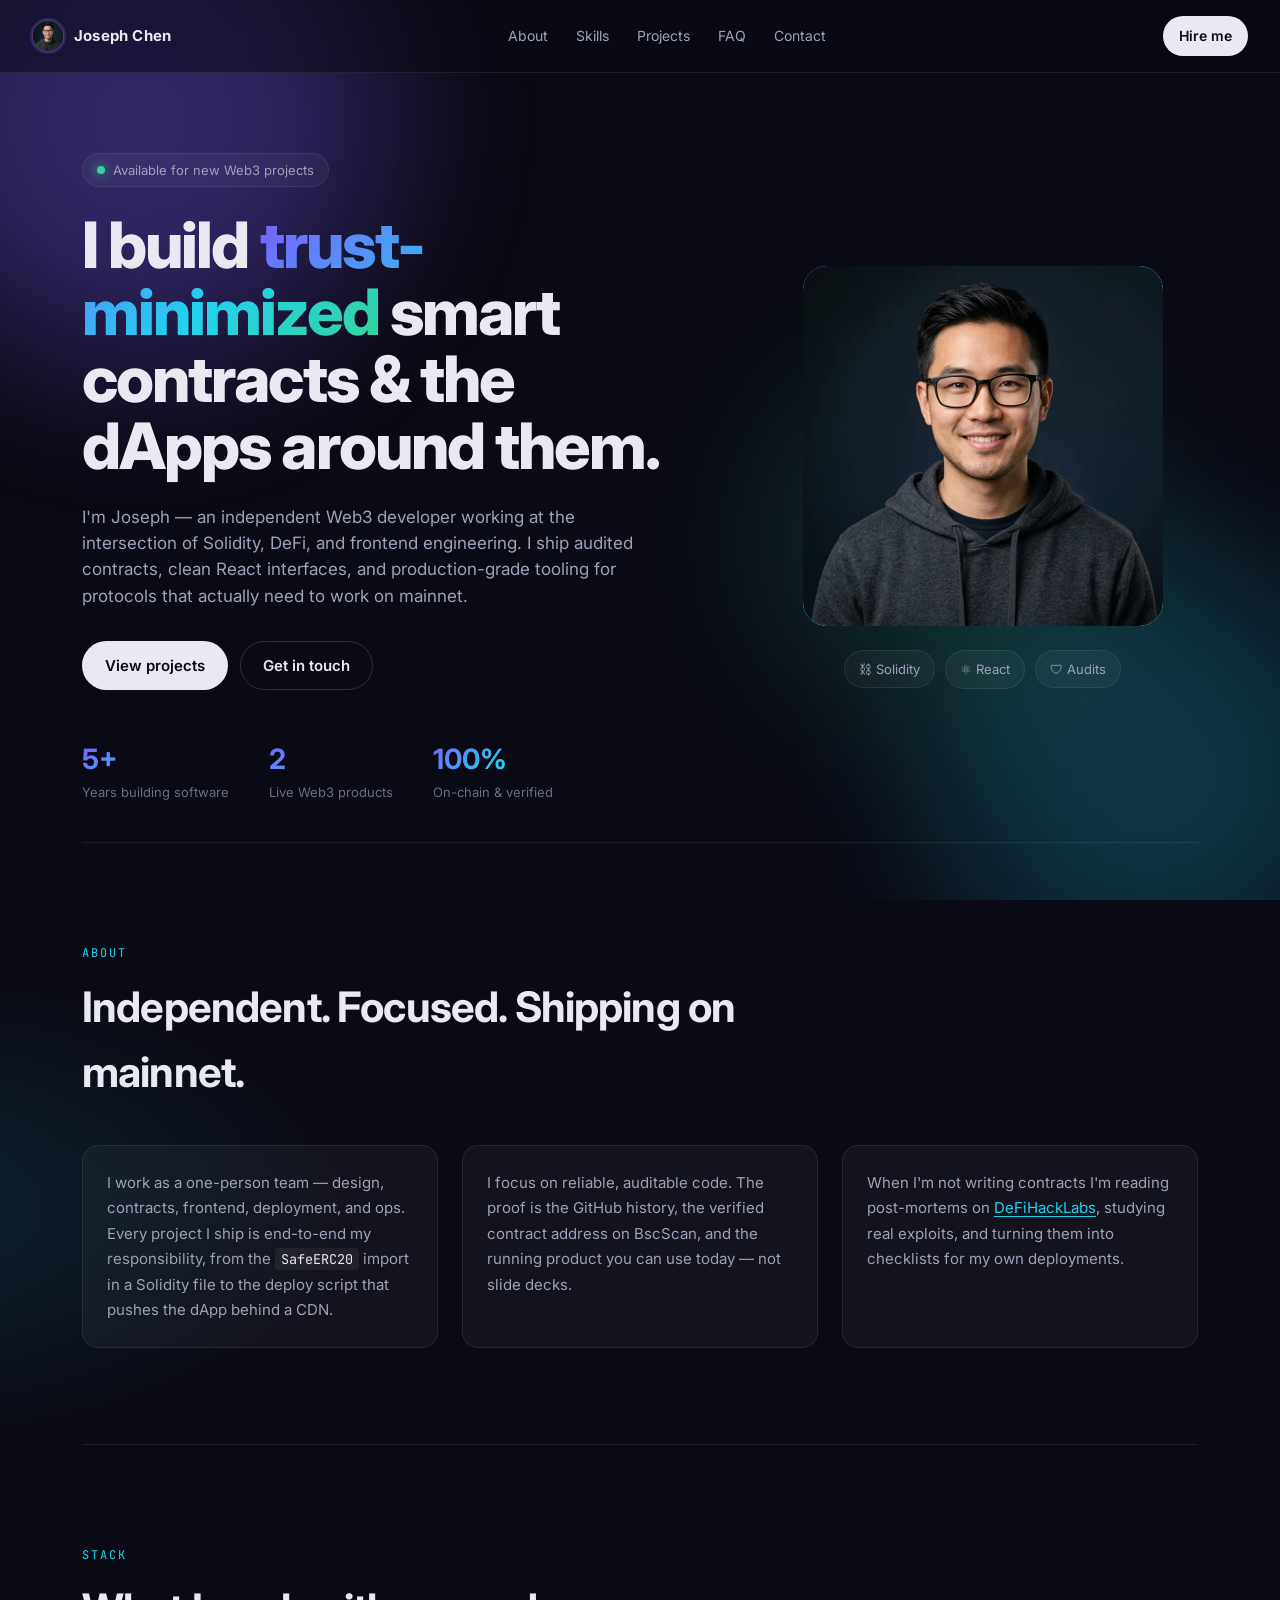
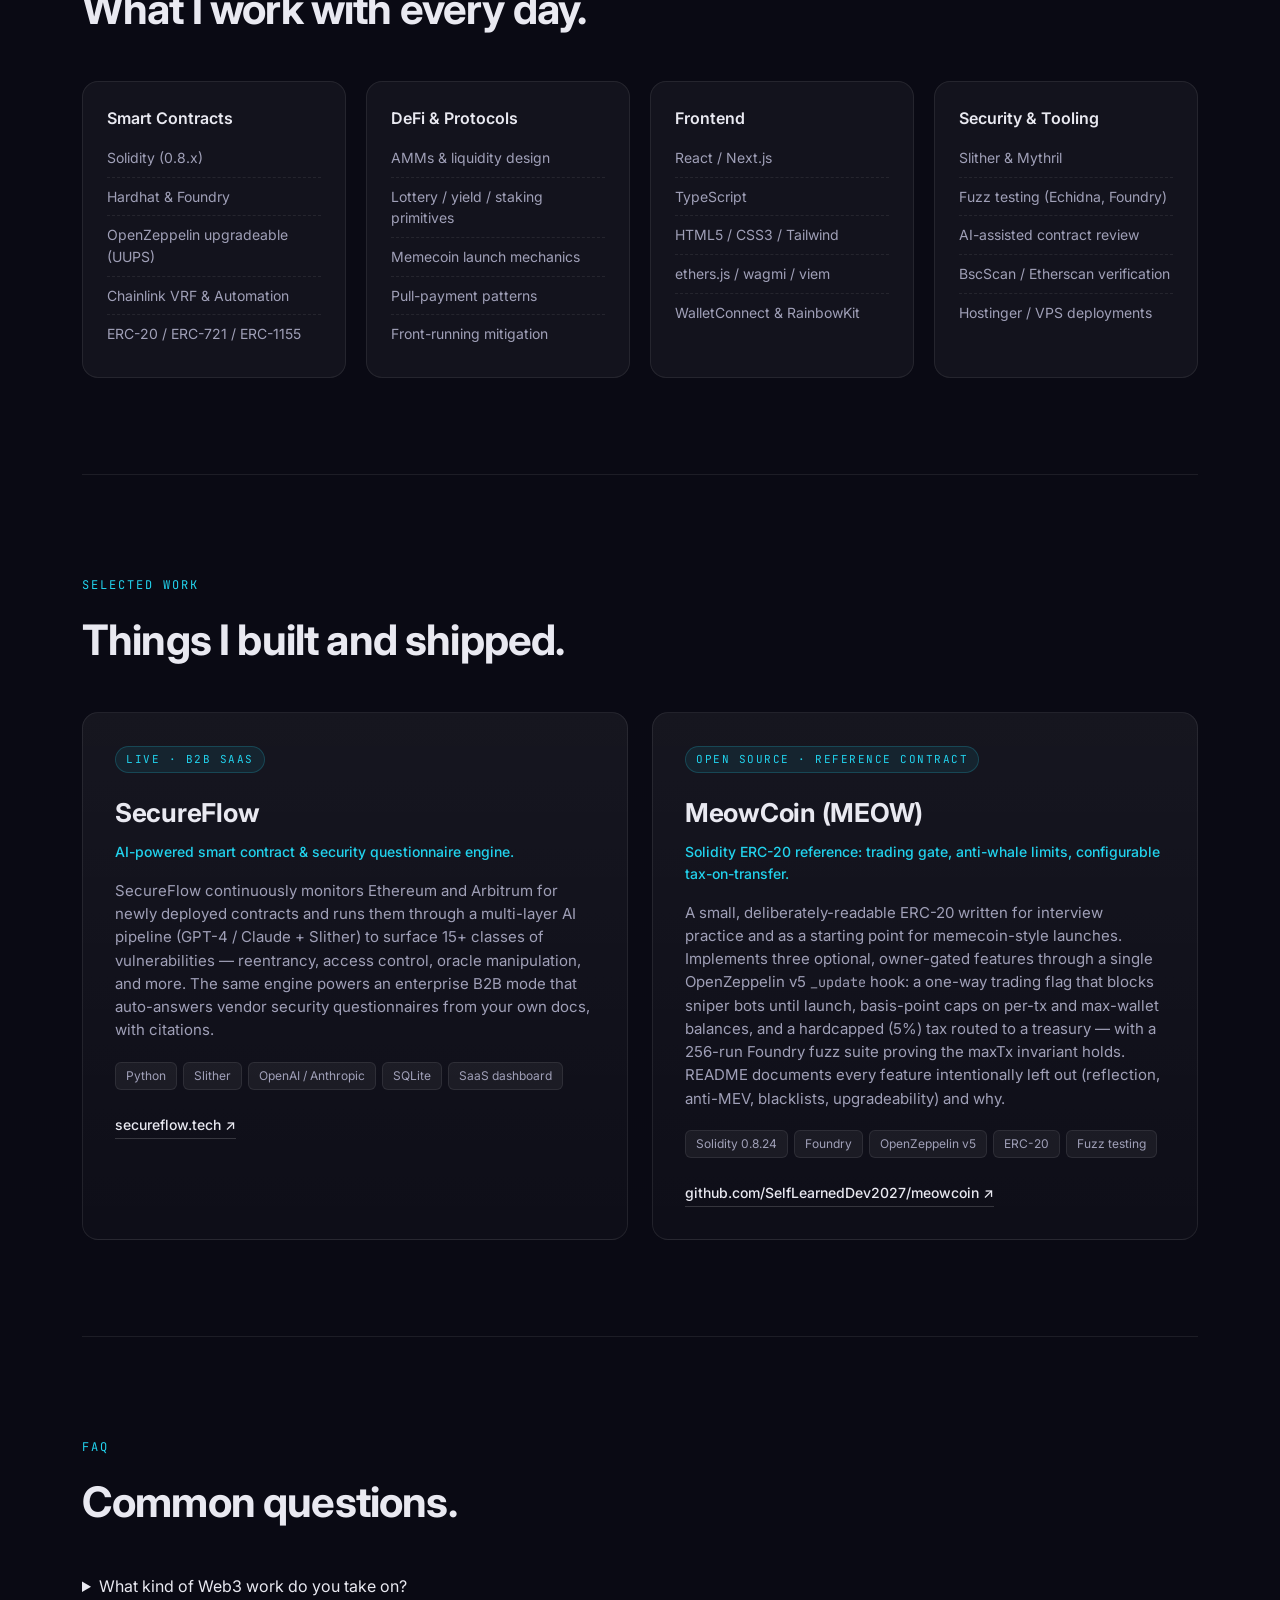
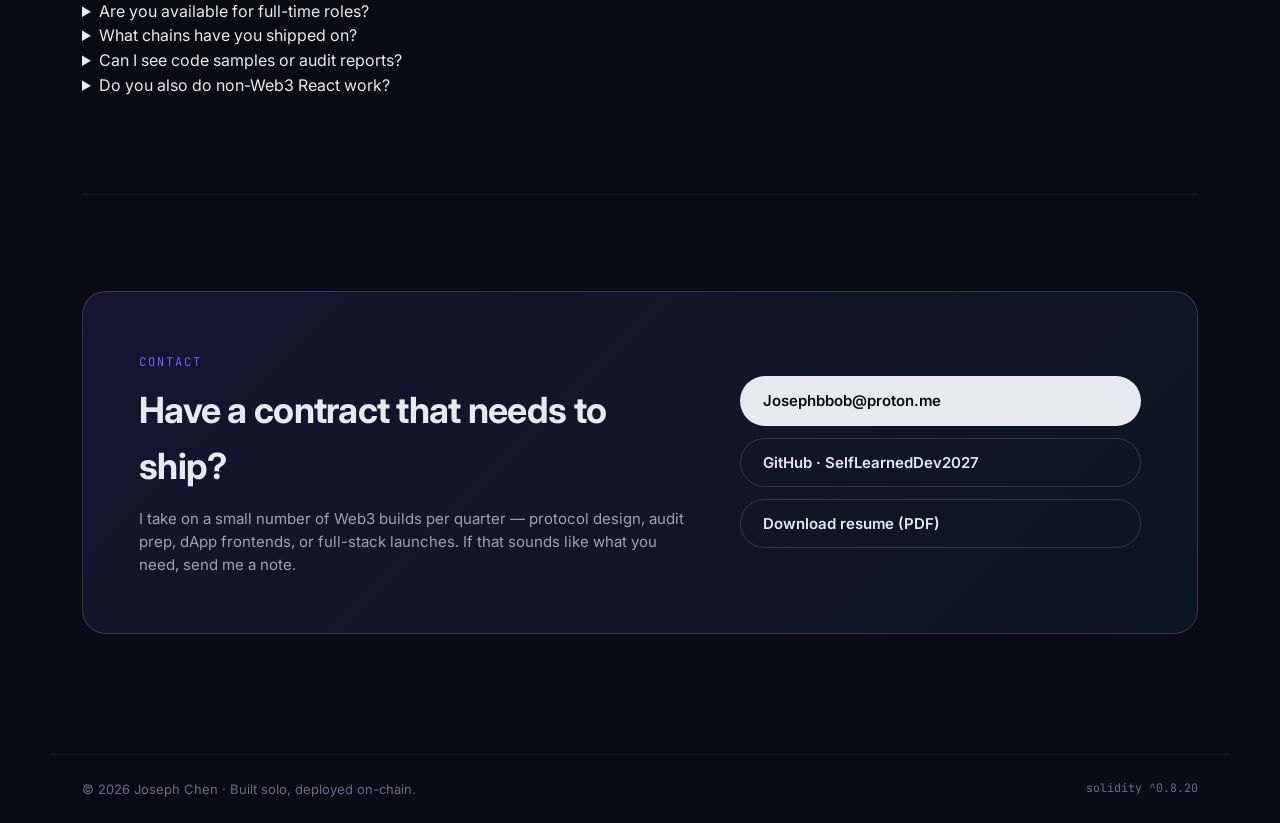
==== index.html @ cbc7436c "Add MeowCoin to projects + JSON-LD ItemList Lists the new SelfLearnedDev2027/meowcoin Solidity refer" ====
<!doctype html>
<html lang="en">
<head>
  <meta charset="utf-8" />
  <meta name="viewport" content="width=device-width, initial-scale=1" />
  <title>Joseph Chen — Hire a Solidity / Web3 Developer · Smart Contracts &amp; React dApps</title>
  <meta name="description" content="Hire Joseph Chen, an independent Web3 developer building production smart contracts and security tooling (SecureFlow). Solidity, DeFi, Chainlink VRF, smart-contract audits, React/Next.js dApps. Available for full-time, contract, or freelance — remote, US-based." />
  <meta name="author" content="Joseph Chen" />
  <meta name="keywords" content="hire Solidity developer, hire Web3 developer, freelance Solidity engineer, Solidity contract developer, smart contract developer for hire, DeFi engineer for hire, blockchain engineer remote, Chainlink VRF developer, BNB Chain developer, Ethereum developer, React Web3 developer, dApp developer, Next.js engineer, SecureFlow, Joseph Chen" />
  <meta name="robots" content="index,follow,max-image-preview:large,max-snippet:-1,max-video-preview:-1" />
  <meta name="googlebot" content="index,follow" />
  <meta name="rating" content="general" />
  <meta name="distribution" content="global" />
  <meta name="geo.region" content="US" />
  <meta name="geo.placename" content="Remote / United States" />
  <meta name="theme-color" content="#0b0b14" />
  <meta name="application-name" content="Joseph Chen" />
  <meta name="apple-mobile-web-app-title" content="Joseph Chen" />
  <meta name="format-detection" content="telephone=no" />
  <meta name="referrer" content="strict-origin-when-cross-origin" />
  <link rel="canonical" href="https://josephchendev.com/" />
  <link rel="me" href="mailto:Josephbbob@proton.me" />
  <link rel="alternate" type="application/pdf" href="/resume.pdf" title="Joseph Chen — resume (PDF)" />

  <!-- Open Graph -->
  <meta property="og:type" content="website" />
  <meta property="og:site_name" content="Joseph Chen" />
  <meta property="og:title" content="Joseph Chen — Web3 Developer" />
  <meta property="og:description" content="Solidity · DeFi · Smart Contracts · React. Builder of SecureFlow — the AI smart-contract scanner." />
  <meta property="og:url" content="https://josephchendev.com/" />
  <meta property="og:image" content="https://josephchendev.com/assets/og-image.jpg" />
  <meta property="og:image:width" content="1200" />
  <meta property="og:image:height" content="1200" />
  <meta property="og:image:alt" content="Portrait of Joseph Chen, Web3 developer" />
  <meta property="og:locale" content="en_US" />

  <!-- Twitter -->
  <meta name="twitter:card" content="summary_large_image" />
  <meta name="twitter:title" content="Joseph Chen — Web3 Developer" />
  <meta name="twitter:description" content="Solidity · DeFi · Smart Contracts · React. Builder of SecureFlow — the AI smart-contract scanner." />
  <meta name="twitter:image" content="https://josephchendev.com/assets/og-image.jpg" />
  <meta name="twitter:image:alt" content="Portrait of Joseph Chen, Web3 developer" />

  <!-- Icons -->
  <link rel="icon" type="image/png" sizes="32x32" href="assets/favicon-32.png" />
  <link rel="icon" type="image/png" sizes="96x96" href="assets/favicon-96.png" />
  <link rel="apple-touch-icon" sizes="180x180" href="assets/apple-touch-icon.png" />
  <link rel="manifest" href="site.webmanifest" />

  <!-- Performance -->
  <link rel="preload" as="image" href="assets/avatar.webp" type="image/webp" fetchpriority="high" />
  <link rel="preconnect" href="https://fonts.googleapis.com" />
  <link rel="preconnect" href="https://fonts.gstatic.com" crossorigin />
  <link rel="dns-prefetch" href="https://secureflow.tech" />
  <link rel="dns-prefetch" href="https://github.com" />
  <link rel="author" type="text/plain" href="/humans.txt" />
  <link rel="preload" as="style" href="https://fonts.googleapis.com/css2?family=Inter:wght@400;500;600;700;800&family=JetBrains+Mono:wght@400;600&display=swap" />
  <link href="https://fonts.googleapis.com/css2?family=Inter:wght@400;500;600;700;800&family=JetBrains+Mono:wght@400;600&display=swap" rel="stylesheet" />
  <link rel="stylesheet" href="styles.css" />

  <!-- JSON-LD: Person + Website + ProfessionalService -->
  <script type="application/ld+json">
  {
    "@context": "https://schema.org",
    "@graph": [
      {
        "@type": "Person",
        "@id": "https://josephchendev.com/#person",
        "name": "Joseph Chen",
        "alternateName": "Joseph Chen Web3",
        "url": "https://josephchendev.com/",
        "image": "https://josephchendev.com/assets/og-image.jpg",
        "email": "mailto:Josephbbob@proton.me",
        "jobTitle": "Web3 Developer",
        "description": "Independent Web3 developer specializing in Solidity, DeFi protocols, smart contract security, and React dApps.",
        "knowsAbout": ["Solidity", "Smart Contracts", "DeFi", "Ethereum", "BNB Chain", "Chainlink VRF", "Chainlink Automation", "Hardhat", "Foundry", "OpenZeppelin", "UUPS Upgradeable Contracts", "ERC-20", "ERC-721", "ERC-1155", "React", "Next.js", "TypeScript", "ethers.js", "wagmi", "viem", "RainbowKit", "WalletConnect", "Slither", "Mythril", "Echidna", "Foundry Fuzzing", "Smart Contract Audits", "Reentrancy Mitigation", "Front-Running Mitigation"],
        "seeks": {
          "@type": "Demand",
          "name": "Web3 / Solidity / React engineering work",
          "description": "Open to full-time, contract, or freelance Web3 and React/JS engineering roles. Remote, US-based."
        },
        "worksFor": {
          "@type": "Organization",
          "name": "Independent",
          "url": "https://josephchendev.com/"
        },
        "address": {
          "@type": "PostalAddress",
          "addressCountry": "US",
          "addressRegion": "Remote"
        },
        "sameAs": [
          "https://github.com/SelfLearnedDev2027"
        ]
      },
      {
        "@type": "WebPage",
        "@id": "https://josephchendev.com/#webpage",
        "url": "https://josephchendev.com/",
        "name": "Hire Joseph Chen — Web3 Developer (Solidity · DeFi · React)",
        "description": "Portfolio and contact page for Joseph Chen, an independent Web3 developer available for hire. Live product: SecureFlow — AI-powered smart-contract scanner.",
        "isPartOf": { "@id": "https://josephchendev.com/#website" },
        "about": { "@id": "https://josephchendev.com/#person" },
        "primaryImageOfPage": { "@id": "https://josephchendev.com/assets/og-image.jpg" },
        "datePublished": "2026-04-21",
        "dateModified": "2026-04-26",
        "inLanguage": "en"
      },
      {
        "@type": "WebSite",
        "@id": "https://josephchendev.com/#website",
        "url": "https://josephchendev.com/",
        "name": "Joseph Chen — Web3 Developer",
        "description": "Portfolio of Joseph Chen — Web3 developer building Solidity contracts, DeFi protocols, and React dApps.",
        "inLanguage": "en",
        "publisher": { "@id": "https://josephchendev.com/#person" }
      },
      {
        "@type": "ProfessionalService",
        "name": "Joseph Chen — Web3 Development Services",
        "url": "https://josephchendev.com/",
        "areaServed": "Worldwide",
        "serviceType": ["Smart Contract Development", "DeFi Protocol Design", "Smart Contract Audits", "dApp Frontend Development"],
        "provider": { "@id": "https://josephchendev.com/#person" }
      },
      {
        "@type": "BreadcrumbList",
        "itemListElement": [
          { "@type": "ListItem", "position": 1, "name": "Home",     "item": "https://josephchendev.com/" },
          { "@type": "ListItem", "position": 2, "name": "About",    "item": "https://josephchendev.com/#about" },
          { "@type": "ListItem", "position": 3, "name": "Projects", "item": "https://josephchendev.com/#projects" },
          { "@type": "ListItem", "position": 4, "name": "Contact",  "item": "https://josephchendev.com/#contact" }
        ]
      },
      {
        "@type": "FAQPage",
        "mainEntity": [
          {
            "@type": "Question",
            "name": "What kind of Web3 work do you take on?",
            "acceptedAnswer": {
              "@type": "Answer",
              "text": "Smart contract development (Solidity, Hardhat, Foundry), DeFi protocol design, dApp frontends (React / Next.js / wagmi / ethers), audit prep, and full-stack launches. I take on a small number of projects per quarter so I can ship them end-to-end."
            }
          },
          {
            "@type": "Question",
            "name": "Are you available for full-time roles?",
            "acceptedAnswer": {
              "@type": "Answer",
              "text": "Yes. I'm open to full-time, contract, freelance, or advisory engagements. Remote-first, US-based."
            }
          },
          {
            "@type": "Question",
            "name": "What chains have you shipped on?",
            "acceptedAnswer": {
              "@type": "Answer",
              "text": "Primarily Ethereum, Arbitrum, and BNB Smart Chain (SecureFlow scanning targets). Comfortable with any EVM chain."
            }
          },
          {
            "@type": "Question",
            "name": "Can I see code samples or audit reports?",
            "acceptedAnswer": {
              "@type": "Answer",
              "text": "Yes — verified contract addresses on BscScan, public GitHub repos, and internal audit summaries are all available on request via email."
            }
          },
          {
            "@type": "Question",
            "name": "Do you also do non-Web3 React work?",
            "acceptedAnswer": {
              "@type": "Answer",
              "text": "Yes. I have 5+ years of React / Next.js / TypeScript experience and regularly take on general frontend or full-stack JavaScript work."
            }
          }
        ]
      },
      {
        "@type": "ItemList",
        "name": "Featured Projects by Joseph Chen",
        "itemListElement": [
          {
            "@type": "ListItem",
            "position": 1,
            "item": {
              "@type": "SoftwareApplication",
              "name": "SecureFlow",
              "applicationCategory": "SecurityApplication",
              "operatingSystem": "Web",
              "url": "https://secureflow.tech",
              "description": "AI-powered smart contract scanner and enterprise security questionnaire engine."
            }
          },
          {
            "@type": "ListItem",
            "position": 2,
            "item": {
              "@type": "SoftwareSourceCode",
              "name": "MeowCoin (MEOW)",
              "programmingLanguage": "Solidity",
              "url": "https://github.com/SelfLearnedDev2027/meowcoin",
              "codeRepository": "https://github.com/SelfLearnedDev2027/meowcoin",
              "description": "Reference ERC-20 with trading gate, anti-whale limits, and configurable tax-on-transfer. Foundry test suite incl. fuzzing."
            }
          }
        ]
      }
    ]
  }
  </script>
</head>
<body>
  <a class="skip-link" href="#main">Skip to content</a>

  <div class="bg-orbs" aria-hidden="true">
    <span class="orb orb-1"></span>
    <span class="orb orb-2"></span>
    <span class="orb orb-3"></span>
  </div>

  <header class="nav" role="banner">
    <a class="brand" href="#top" aria-label="Joseph Chen — home">
      <img class="brand-mark" src="assets/avatar.webp" alt="" width="32" height="32" loading="eager" decoding="async" />
      <span class="brand-name">Joseph Chen</span>
    </a>
    <nav class="nav-links" aria-label="Primary">
      <a href="#about">About</a>
      <a href="#skills">Skills</a>
      <a href="#projects">Projects</a>
      <a href="#faq">FAQ</a>
      <a href="#contact">Contact</a>
    </nav>
    <a class="nav-cta" href="#contact">Hire me</a>
  </header>

  <main id="main">
    <section class="hero" id="top" aria-labelledby="hero-heading">
      <div class="hero-grid">
        <div class="hero-text">
          <span class="eyebrow">
            <span class="dot" aria-hidden="true"></span> Available for new Web3 projects
          </span>
          <h1 id="hero-heading">
            I build <span class="grad">trust-minimized</span> smart contracts &amp; the dApps around them.
          </h1>
          <p class="lede">
            I'm Joseph — an independent Web3 developer working at the intersection of
            Solidity, DeFi, and frontend engineering. I ship audited contracts, clean React
            interfaces, and production-grade tooling for protocols that actually need to
            work on mainnet.
          </p>
          <div class="cta-row">
            <a class="btn primary" href="#projects">View projects</a>
            <a class="btn ghost" href="#contact">Get in touch</a>
          </div>
          <ul class="stats">
            <li><strong>5+</strong><span>Years building software</span></li>
            <li><strong>2</strong><span>Live Web3 products</span></li>
            <li><strong>100%</strong><span>On-chain &amp; verified</span></li>
          </ul>
        </div>

        <div class="hero-avatar">
          <div class="avatar-wrap">
            <picture>
              <source srcset="assets/avatar.webp" type="image/webp" />
              <img src="assets/avatar.png" alt="Portrait of Joseph Chen, Web3 developer"
                   width="720" height="720" fetchpriority="high" decoding="async" />
            </picture>
            <div class="avatar-ring" aria-hidden="true"></div>
            <div class="avatar-glow" aria-hidden="true"></div>
          </div>
          <div class="badge-stack" aria-hidden="true">
            <span class="chip">⛓ Solidity</span>
            <span class="chip">⚛ React</span>
            <span class="chip">🛡 Audits</span>
          </div>
        </div>
      </div>
    </section>

    <section id="about" class="section" aria-labelledby="about-heading">
      <div class="section-head">
        <span class="kicker">About</span>
        <h2 id="about-heading">Independent. Focused. Shipping on mainnet.</h2>
      </div>
      <div class="about-grid">
        <p>
          I work as a one-person team — design, contracts, frontend, deployment, and ops.
          Every project I ship is end-to-end my responsibility, from the
          <code>SafeERC20</code> import in a Solidity file to the deploy script that
          pushes the dApp behind a CDN.
        </p>
        <p>
          I focus on reliable, auditable code. The proof is the GitHub history,
          the verified contract address on BscScan, and the running product you can use
          today — not slide decks.
        </p>
        <p>
          When I'm not writing contracts I'm reading post-mortems on
          <a href="https://github.com/SunWeb3Sec/DeFiHackLabs" target="_blank" rel="noopener noreferrer">DeFiHackLabs</a>,
          studying real exploits, and turning them into checklists for my own deployments.
        </p>
      </div>
    </section>

    <section id="skills" class="section" aria-labelledby="skills-heading">
      <div class="section-head">
        <span class="kicker">Stack</span>
        <h2 id="skills-heading">What I work with every day.</h2>
      </div>
      <div class="skill-grid">
        <article class="skill-card">
          <h3>Smart Contracts</h3>
          <ul>
            <li>Solidity (0.8.x)</li>
            <li>Hardhat &amp; Foundry</li>
            <li>OpenZeppelin upgradeable (UUPS)</li>
            <li>Chainlink VRF &amp; Automation</li>
            <li>ERC-20 / ERC-721 / ERC-1155</li>
          </ul>
        </article>
        <article class="skill-card">
          <h3>DeFi &amp; Protocols</h3>
          <ul>
            <li>AMMs &amp; liquidity design</li>
            <li>Lottery / yield / staking primitives</li>
            <li>Memecoin launch mechanics</li>
            <li>Pull-payment patterns</li>
            <li>Front-running mitigation</li>
          </ul>
        </article>
        <article class="skill-card">
          <h3>Frontend</h3>
          <ul>
            <li>React / Next.js</li>
            <li>TypeScript</li>
            <li>HTML5 / CSS3 / Tailwind</li>
            <li>ethers.js / wagmi / viem</li>
            <li>WalletConnect &amp; RainbowKit</li>
          </ul>
        </article>
        <article class="skill-card">
          <h3>Security &amp; Tooling</h3>
          <ul>
            <li>Slither &amp; Mythril</li>
            <li>Fuzz testing (Echidna, Foundry)</li>
            <li>AI-assisted contract review</li>
            <li>BscScan / Etherscan verification</li>
            <li>Hostinger / VPS deployments</li>
          </ul>
        </article>
      </div>
    </section>

    <section id="projects" class="section" aria-labelledby="projects-heading">
      <div class="section-head">
        <span class="kicker">Selected work</span>
        <h2 id="projects-heading">Things I built and shipped.</h2>
      </div>

      <div class="project-grid">
        <article class="project-card">
          <div class="project-tag">Live · B2B SaaS</div>
          <h3>SecureFlow</h3>
          <p class="project-sub">AI-powered smart contract &amp; security questionnaire engine.</p>
          <p class="project-body">
            SecureFlow continuously monitors Ethereum and Arbitrum for newly deployed
            contracts and runs them through a multi-layer AI pipeline (GPT-4 / Claude +
            Slither) to surface 15+ classes of vulnerabilities — reentrancy, access control,
            oracle manipulation, and more. The same engine powers an enterprise B2B mode
            that auto-answers vendor security questionnaires from your own docs, with
            citations.
          </p>
          <ul class="tech">
            <li>Python</li><li>Slither</li><li>OpenAI / Anthropic</li><li>SQLite</li><li>SaaS dashboard</li>
          </ul>
          <div class="project-links">
            <a href="https://secureflow.tech" target="_blank" rel="noopener noreferrer">secureflow.tech ↗</a>
          </div>
        </article>

        <article class="project-card">
          <div class="project-tag">Open source · Reference contract</div>
          <h3>MeowCoin (MEOW)</h3>
          <p class="project-sub">Solidity ERC-20 reference: trading gate, anti-whale limits, configurable tax-on-transfer.</p>
          <p class="project-body">
            A small, deliberately-readable ERC-20 written for interview practice and as a starting point
            for memecoin-style launches. Implements three optional, owner-gated features through a single
            OpenZeppelin v5 <code>_update</code> hook: a one-way trading flag that blocks sniper bots
            until launch, basis-point caps on per-tx and max-wallet balances, and a hardcapped (5%) tax
            routed to a treasury — with a 256-run Foundry fuzz suite proving the maxTx invariant holds.
            README documents every feature intentionally left out (reflection, anti-MEV, blacklists,
            upgradeability) and why.
          </p>
          <ul class="tech">
            <li>Solidity 0.8.24</li><li>Foundry</li><li>OpenZeppelin v5</li><li>ERC-20</li><li>Fuzz testing</li>
          </ul>
          <div class="project-links">
            <a href="https://github.com/SelfLearnedDev2027/meowcoin" target="_blank" rel="noopener noreferrer">github.com/SelfLearnedDev2027/meowcoin ↗</a>
          </div>
        </article>
      </div>
    </section>

    <section id="faq" class="section" aria-labelledby="faq-heading">
      <div class="section-head">
        <span class="kicker">FAQ</span>
        <h2 id="faq-heading">Common questions.</h2>
      </div>
      <div class="faq-list">
        <details class="faq-item">
          <summary>What kind of Web3 work do you take on?</summary>
          <p>Smart contract development (Solidity, Hardhat, Foundry), DeFi protocol design,
             dApp frontends (React / Next.js / wagmi / ethers), audit prep, and full-stack
             launches. I take on a small number of projects per quarter so I can ship them end-to-end.</p>
        </details>
        <details class="faq-item">
          <summary>Are you available for full-time roles?</summary>
          <p>Yes. Open to full-time, contract, freelance, or advisory engagements. Remote-first, US-based.</p>
        </details>
        <details class="faq-item">
          <summary>What chains have you shipped on?</summary>
          <p>Primarily Ethereum, Arbitrum, and BNB Smart Chain (SecureFlow scanning targets).
             Comfortable with any EVM chain.</p>
        </details>
        <details class="faq-item">
          <summary>Can I see code samples or audit reports?</summary>
          <p>Yes — verified contract addresses on BscScan, public GitHub repos, and internal audit
             summaries are all available on request via email.</p>
        </details>
        <details class="faq-item">
          <summary>Do you also do non-Web3 React work?</summary>
          <p>Yes. 5+ years of React / Next.js / TypeScript experience and regularly take on general
             frontend or full-stack JavaScript work.</p>
        </details>
      </div>
    </section>

    <section id="contact" class="section contact" aria-labelledby="contact-heading">
      <div class="contact-card">
        <div>
          <span class="kicker">Contact</span>
          <h2 id="contact-heading">Have a contract that needs to ship?</h2>
          <p>
            I take on a small number of Web3 builds per quarter — protocol design, audit
            prep, dApp frontends, or full-stack launches. If that sounds like what you
            need, send me a note.
          </p>
        </div>
        <div class="contact-actions">
          <a class="btn primary" href="mailto:Josephbbob@proton.me">Josephbbob@proton.me</a>
          <a class="btn ghost" href="https://github.com/SelfLearnedDev2027" target="_blank" rel="noopener noreferrer me">GitHub · SelfLearnedDev2027</a>
          <a class="btn ghost" href="/resume.pdf" download>Download resume (PDF)</a>
        </div>
      </div>
    </section>
  </main>

  <footer class="footer" role="contentinfo">
    <span>© <span id="year"></span> Joseph Chen · Built solo, deployed on-chain.</span>
    <span class="mono">solidity ^0.8.20</span>
  </footer>

  <script src="script.js" defer></script>

  <!--
    Cloudflare Web Analytics (privacy-first, no consent banner needed).
    To enable: paste your token from Cloudflare → Analytics → Web Analytics → Add a site
    Plausible alternative: <script defer data-domain="josephchendev.com" src="https://plausible.io/js/script.js"></script>
  -->
  <!-- <script defer src='https://static.cloudflareinsights.com/beacon.min.js' data-cf-beacon='{"token": "YOUR_CF_TOKEN_HERE"}'></script> -->
</body>
</html>
---- styles.css ----
:root {
  --bg: #0a0a14;
  --bg-2: #0f0f1f;
  --panel: rgba(255, 255, 255, 0.04);
  --panel-2: rgba(255, 255, 255, 0.06);
  --border: rgba(255, 255, 255, 0.08);
  --border-strong: rgba(255, 255, 255, 0.16);
  --text: #e9e9f1;
  --text-dim: #a0a0b8;
  --text-mute: #6b6b85;
  --accent: #7c5cff;
  --accent-2: #22d3ee;
  --accent-3: #f59e0b;
  --grad: linear-gradient(135deg, #7c5cff 0%, #22d3ee 60%, #34d399 100%);
  --radius: 16px;
  --radius-sm: 10px;
  --max: 1180px;
}

* { box-sizing: border-box; }
html, body { margin: 0; padding: 0; }
html { scroll-behavior: smooth; }

body {
  font-family: 'Inter', -apple-system, BlinkMacSystemFont, sans-serif;
  background: radial-gradient(1200px 600px at 80% -10%, rgba(124, 92, 255, 0.18), transparent 60%),
              radial-gradient(800px 400px at -10% 30%, rgba(34, 211, 238, 0.12), transparent 60%),
              var(--bg);
  color: var(--text);
  line-height: 1.55;
  -webkit-font-smoothing: antialiased;
  overflow-x: hidden;
  min-height: 100vh;
}

a { color: inherit; text-decoration: none; }
a:hover { color: #fff; }

/* Accessibility: skip-link & focus rings */
.skip-link {
  position: absolute; left: -9999px; top: 0;
  padding: 10px 16px; background: var(--text); color: var(--bg);
  border-radius: 8px; font-weight: 600; z-index: 100;
}
.skip-link:focus { left: 12px; top: 12px; outline: none; }
:focus-visible {
  outline: 2px solid var(--accent-2);
  outline-offset: 3px;
  border-radius: 4px;
}
@media (prefers-reduced-motion: reduce) {
  *, *::before, *::after { animation-duration: 0.01ms !important; transition-duration: 0.01ms !important; }
  html { scroll-behavior: auto; }
}
code, .mono { font-family: 'JetBrains Mono', ui-monospace, monospace; font-size: 0.9em; }

.bg-orbs { position: fixed; inset: 0; pointer-events: none; z-index: 0; overflow: hidden; }
.orb { position: absolute; border-radius: 50%; filter: blur(80px); opacity: 0.35; }
.orb-1 { width: 480px; height: 480px; background: #7c5cff; top: -120px; left: -100px; }
.orb-2 { width: 420px; height: 420px; background: #22d3ee; bottom: -80px; right: -80px; opacity: 0.22; }
.orb-3 { width: 360px; height: 360px; background: #34d399; top: 40%; left: 60%; opacity: 0.15; }

/* ---------- Nav ---------- */
.nav {
  position: sticky; top: 0; z-index: 50;
  display: flex; align-items: center; justify-content: space-between;
  padding: 16px 32px;
  backdrop-filter: blur(14px);
  background: rgba(10, 10, 20, 0.55);
  border-bottom: 1px solid var(--border);
}
.brand { display: flex; align-items: center; gap: 10px; font-weight: 700; }
.brand-mark {
  width: 32px; height: 32px;
  border-radius: 50%;
  object-fit: cover;
  display: block;
  border: 1px solid var(--border-strong);
  box-shadow: 0 0 0 2px rgba(124, 92, 255, 0.25);
  background: var(--panel-2);
}
.brand:hover .brand-mark { box-shadow: 0 0 0 2px rgba(34, 211, 238, 0.4); }
.brand-name { font-size: 15px; letter-spacing: 0.2px; }
.nav-links { display: flex; gap: 28px; }
.nav-links a { font-size: 14px; color: var(--text-dim); transition: color 0.2s; }
.nav-links a:hover { color: var(--text); }
.nav-cta {
  font-size: 14px; font-weight: 600;
  padding: 9px 16px;
  border-radius: 999px;
  background: var(--text); color: var(--bg);
  transition: transform 0.15s ease, box-shadow 0.2s;
}
.nav-cta:hover { transform: translateY(-1px); box-shadow: 0 6px 20px rgba(255,255,255,0.15); color: var(--bg); }

@media (max-width: 720px) {
  .nav { padding: 14px 20px; }
  .nav-links { display: none; }
}

/* ---------- Sections ---------- */
main { position: relative; z-index: 1; max-width: var(--max); margin: 0 auto; padding: 0 32px; }
.section { padding: 96px 0; border-top: 1px solid var(--border); }
.section:first-of-type { border: 0; }
.section-head { margin-bottom: 40px; }
.kicker {
  display: inline-block; font-family: 'JetBrains Mono', monospace;
  font-size: 12px; color: var(--accent-2);
  text-transform: uppercase; letter-spacing: 2px;
  margin-bottom: 12px;
}
.section-head h2 {
  font-size: clamp(28px, 4vw, 42px);
  font-weight: 700;
  letter-spacing: -0.02em;
  margin: 0;
  max-width: 720px;
}

@media (max-width: 720px) {
  main { padding: 0 20px; }
  .section { padding: 64px 0; }
}

/* ---------- Hero ---------- */
.hero { padding: 80px 0 40px; }
.hero-grid {
  display: grid;
  grid-template-columns: 1.3fr 0.9fr;
  gap: 64px;
  align-items: center;
}
.eyebrow {
  display: inline-flex; align-items: center; gap: 8px;
  padding: 6px 14px;
  border-radius: 999px;
  background: var(--panel);
  border: 1px solid var(--border);
  font-size: 13px; color: var(--text-dim);
  margin-bottom: 24px;
}
.dot {
  width: 8px; height: 8px; border-radius: 50%; background: #34d399;
  box-shadow: 0 0 12px #34d399;
  animation: pulse 2s ease-in-out infinite;
}
@keyframes pulse { 0%,100% { opacity:1 } 50% { opacity: 0.4 } }

.hero h1 {
  font-size: clamp(36px, 5.4vw, 64px);
  line-height: 1.05;
  letter-spacing: -0.03em;
  margin: 0 0 24px;
  font-weight: 800;
}
.grad {
  background: var(--grad);
  -webkit-background-clip: text;
  background-clip: text;
  color: transparent;
}
.lede { font-size: 17px; color: var(--text-dim); max-width: 560px; margin: 0 0 32px; }

.cta-row { display: flex; gap: 12px; flex-wrap: wrap; margin-bottom: 48px; }
.btn {
  display: inline-flex; align-items: center; gap: 8px;
  padding: 12px 22px;
  border-radius: 999px;
  font-size: 15px; font-weight: 600;
  transition: transform 0.15s ease, background 0.2s, border-color 0.2s, box-shadow 0.2s;
  border: 1px solid transparent;
  cursor: pointer;
}
.btn.primary { background: var(--text); color: var(--bg); }
.btn.primary:hover { transform: translateY(-2px); box-shadow: 0 10px 30px rgba(255,255,255,0.18); color: var(--bg); }
.btn.ghost { background: transparent; color: var(--text); border-color: var(--border-strong); }
.btn.ghost:hover { background: var(--panel-2); border-color: rgba(255,255,255,0.3); transform: translateY(-2px); }

.stats { list-style: none; display: flex; gap: 40px; padding: 0; margin: 0; flex-wrap: wrap; }
.stats li { display: flex; flex-direction: column; }
.stats strong {
  font-size: 28px; font-weight: 700;
  background: var(--grad);
  -webkit-background-clip: text; background-clip: text; color: transparent;
}
.stats span { font-size: 13px; color: var(--text-mute); }

/* avatar */
.hero-avatar { display: flex; flex-direction: column; align-items: center; gap: 24px; }
.avatar-wrap {
  position: relative;
  width: min(360px, 90vw);
  aspect-ratio: 1/1;
  border-radius: 24px;
  overflow: hidden;
}
.avatar-wrap img {
  width: 100%; height: 100%;
  object-fit: cover;
  display: block;
  border-radius: 24px;
  position: relative; z-index: 2;
}
.avatar-ring {
  position: absolute; inset: -2px;
  border-radius: 26px;
  background: var(--grad);
  z-index: 1;
  filter: blur(0.5px);
}
.avatar-glow {
  position: absolute; inset: -40px;
  background: var(--grad);
  filter: blur(60px);
  opacity: 0.35;
  z-index: 0;
  border-radius: 50%;
}
.badge-stack { display: flex; gap: 10px; flex-wrap: wrap; justify-content: center; }
.chip {
  font-size: 13px;
  padding: 8px 14px;
  border-radius: 999px;
  background: var(--panel);
  border: 1px solid var(--border);
  color: var(--text-dim);
  backdrop-filter: blur(10px);
}

@media (max-width: 880px) {
  .hero-grid { grid-template-columns: 1fr; gap: 48px; }
  .hero-avatar { order: -1; }
}

/* ---------- About ---------- */
.about-grid {
  display: grid;
  grid-template-columns: repeat(3, 1fr);
  gap: 24px;
}
.about-grid p {
  background: var(--panel);
  border: 1px solid var(--border);
  border-radius: var(--radius);
  padding: 24px;
  margin: 0;
  color: var(--text-dim);
  font-size: 15px;
  line-height: 1.7;
}
.about-grid a { color: var(--accent-2); text-decoration: underline; text-underline-offset: 3px; }
.about-grid code {
  background: rgba(255,255,255,0.06);
  padding: 2px 6px; border-radius: 4px; color: var(--text);
}
@media (max-width: 880px) { .about-grid { grid-template-columns: 1fr; } }

/* ---------- Skills ---------- */
.skill-grid {
  display: grid;
  grid-template-columns: repeat(4, 1fr);
  gap: 20px;
}
.skill-card {
  background: var(--panel);
  border: 1px solid var(--border);
  border-radius: var(--radius);
  padding: 24px;
  transition: transform 0.2s, border-color 0.2s, background 0.2s;
}
.skill-card:hover {
  transform: translateY(-4px);
  border-color: var(--border-strong);
  background: var(--panel-2);
}
.skill-card h3 {
  margin: 0 0 16px; font-size: 16px; font-weight: 600;
  color: var(--text);
}
.skill-card ul { list-style: none; padding: 0; margin: 0; }
.skill-card li {
  font-size: 14px; color: var(--text-dim);
  padding: 8px 0;
  border-top: 1px dashed var(--border);
}
.skill-card li:first-child { border-top: 0; padding-top: 0; }

@media (max-width: 980px) { .skill-grid { grid-template-columns: repeat(2, 1fr); } }
@media (max-width: 520px) { .skill-grid { grid-template-columns: 1fr; } }

/* ---------- Projects ---------- */
.project-grid {
  display: grid;
  grid-template-columns: repeat(auto-fit, minmax(340px, 1fr));
  gap: 24px;
}
.project-card {
  position: relative;
  background: linear-gradient(180deg, rgba(255,255,255,0.05) 0%, rgba(255,255,255,0.02) 100%);
  border: 1px solid var(--border);
  border-radius: var(--radius);
  padding: 32px;
  transition: transform 0.2s, border-color 0.2s, box-shadow 0.3s;
  overflow: hidden;
}
.project-card::before {
  content: '';
  position: absolute; inset: 0;
  background: var(--grad);
  opacity: 0;
  transition: opacity 0.4s;
  pointer-events: none;
  mix-blend-mode: overlay;
}
.project-card:hover {
  transform: translateY(-6px);
  border-color: var(--border-strong);
  box-shadow: 0 20px 60px rgba(124,92,255,0.18);
}
.project-card:hover::before { opacity: 0.04; }

.project-tag {
  display: inline-block;
  font-family: 'JetBrains Mono', monospace;
  font-size: 11px;
  letter-spacing: 1.5px;
  text-transform: uppercase;
  color: var(--accent-2);
  background: rgba(34, 211, 238, 0.08);
  border: 1px solid rgba(34, 211, 238, 0.2);
  padding: 4px 10px;
  border-radius: 999px;
  margin-bottom: 20px;
}
.project-card h3 {
  font-size: 26px;
  margin: 0 0 8px;
  letter-spacing: -0.01em;
}
.project-sub {
  margin: 0 0 16px;
  color: var(--accent-2);
  font-size: 14px;
  font-weight: 500;
}
.project-body { color: var(--text-dim); font-size: 15px; margin: 0 0 20px; }
.project-body strong { color: var(--text); }

.tech { list-style: none; padding: 0; margin: 0 0 24px; display: flex; flex-wrap: wrap; gap: 6px; }
.tech li {
  font-size: 12px;
  padding: 4px 10px;
  border-radius: 6px;
  background: rgba(255,255,255,0.05);
  color: var(--text-dim);
  border: 1px solid var(--border);
}

.project-links { display: flex; gap: 14px; flex-wrap: wrap; }
.project-links a {
  font-size: 14px; font-weight: 500;
  color: var(--text);
  border-bottom: 1px solid var(--border-strong);
  padding-bottom: 2px;
  transition: color 0.2s, border-color 0.2s;
}
.project-links a:hover { color: var(--accent-2); border-color: var(--accent-2); }

/* ---------- Contact ---------- */
.contact { padding-bottom: 120px; }
.contact-card {
  background: linear-gradient(135deg, rgba(124,92,255,0.12), rgba(34,211,238,0.06));
  border: 1px solid var(--border-strong);
  border-radius: 24px;
  padding: 56px;
  display: grid;
  grid-template-columns: 1.4fr 1fr;
  gap: 40px;
  align-items: center;
}
.contact-card .kicker { color: var(--accent); }
.contact-card h2 { font-size: clamp(26px, 3.4vw, 36px); margin: 0 0 12px; letter-spacing: -0.02em; }
.contact-card p { color: var(--text-dim); margin: 0; font-size: 15px; }
.contact-actions { display: flex; flex-direction: column; gap: 12px; }

@media (max-width: 880px) {
  .contact-card { grid-template-columns: 1fr; padding: 36px; }
  .contact-actions { flex-direction: row; flex-wrap: wrap; }
}

/* ---------- Footer ---------- */
.footer {
  border-top: 1px solid var(--border);
  padding: 24px 32px;
  display: flex;
  justify-content: space-between;
  font-size: 13px;
  color: var(--text-mute);
  max-width: var(--max);
  margin: 0 auto;
}
@media (max-width: 600px) { .footer { flex-direction: column; gap: 8px; padding: 24px 20px; } }

/* ---------- 404 page ---------- */
.page-404 {
  display: flex;
  flex-direction: column;
  align-items: center;
  justify-content: center;
  min-height: 80vh;
  text-align: center;
  padding: 32px;
}
.page-404__code {
  font-size: 72px;
  margin: 0;
  background: linear-gradient(135deg, #a78bfa, #22d3ee);
  -webkit-background-clip: text;
          background-clip: text;
  -webkit-text-fill-color: transparent;
}
.page-404__msg {
  font-size: 20px;
  color: var(--text-dim);
  margin: 8px 0 24px 0;
}
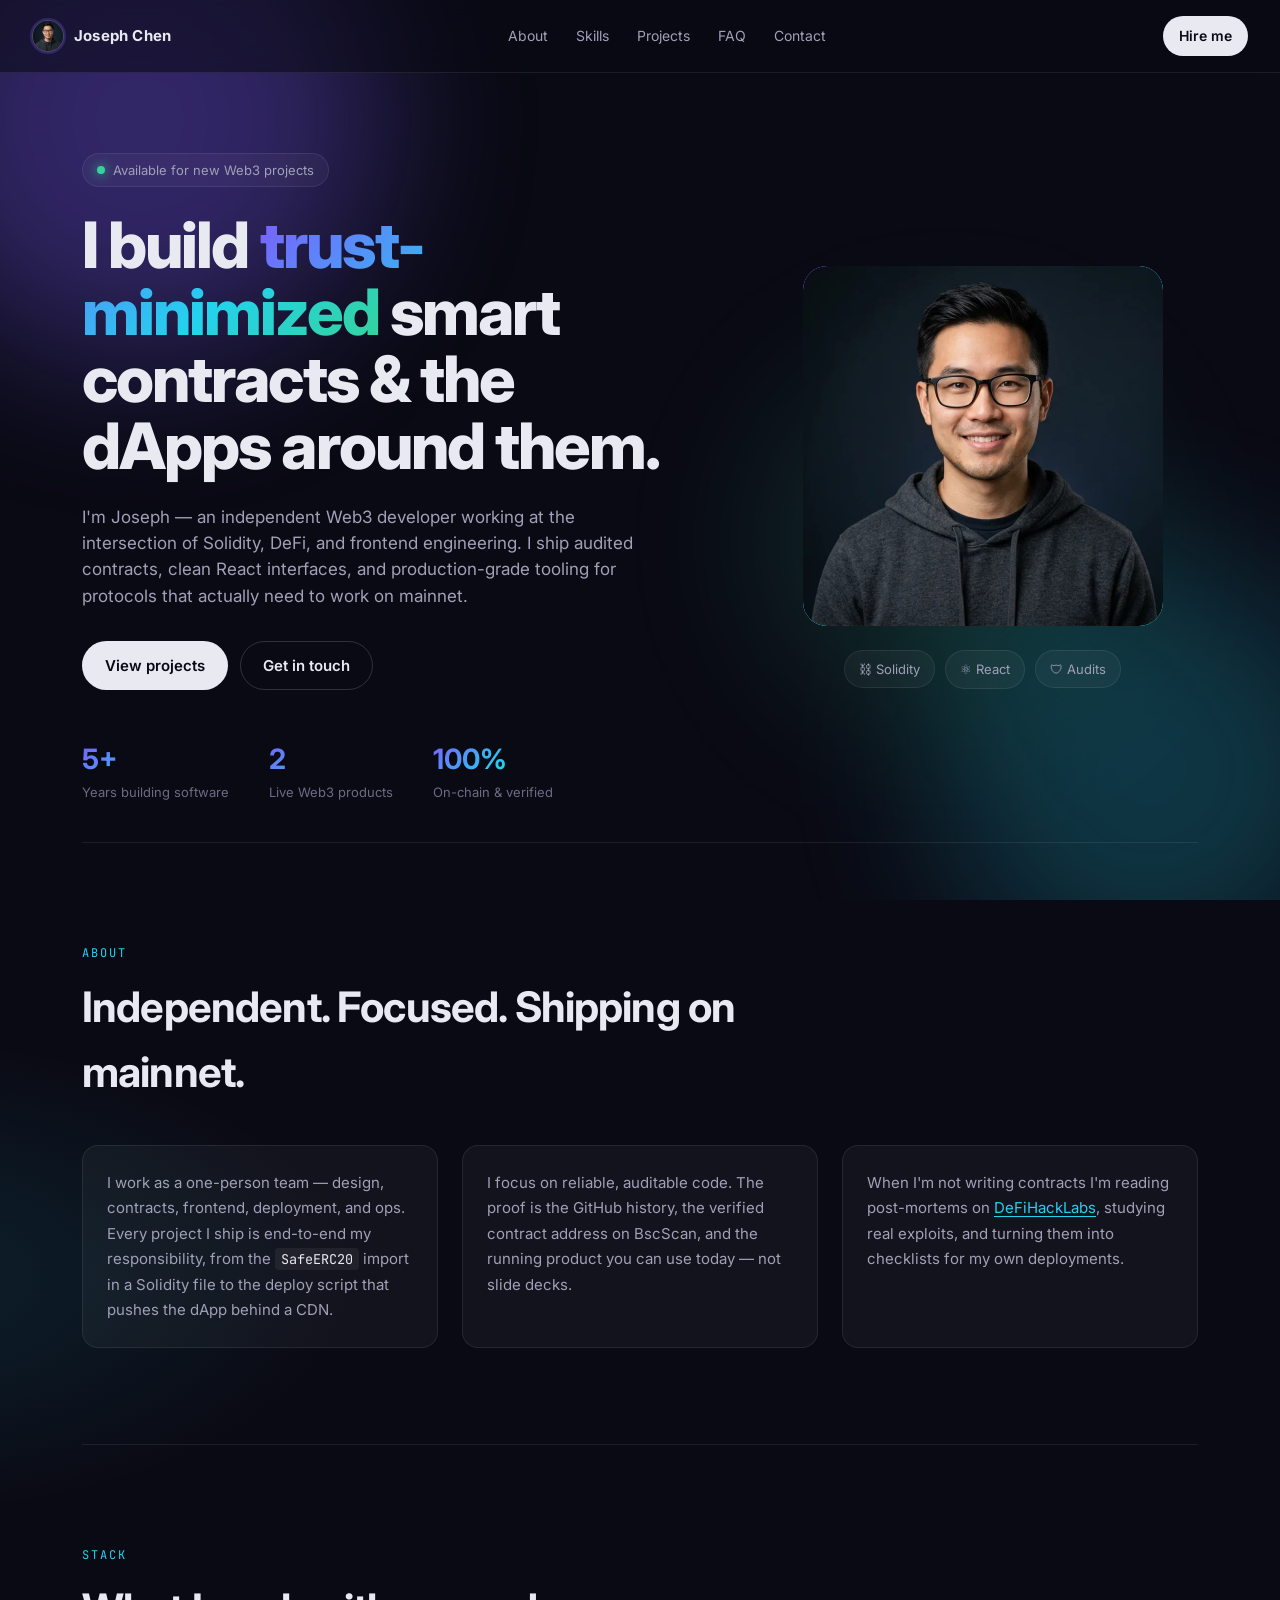
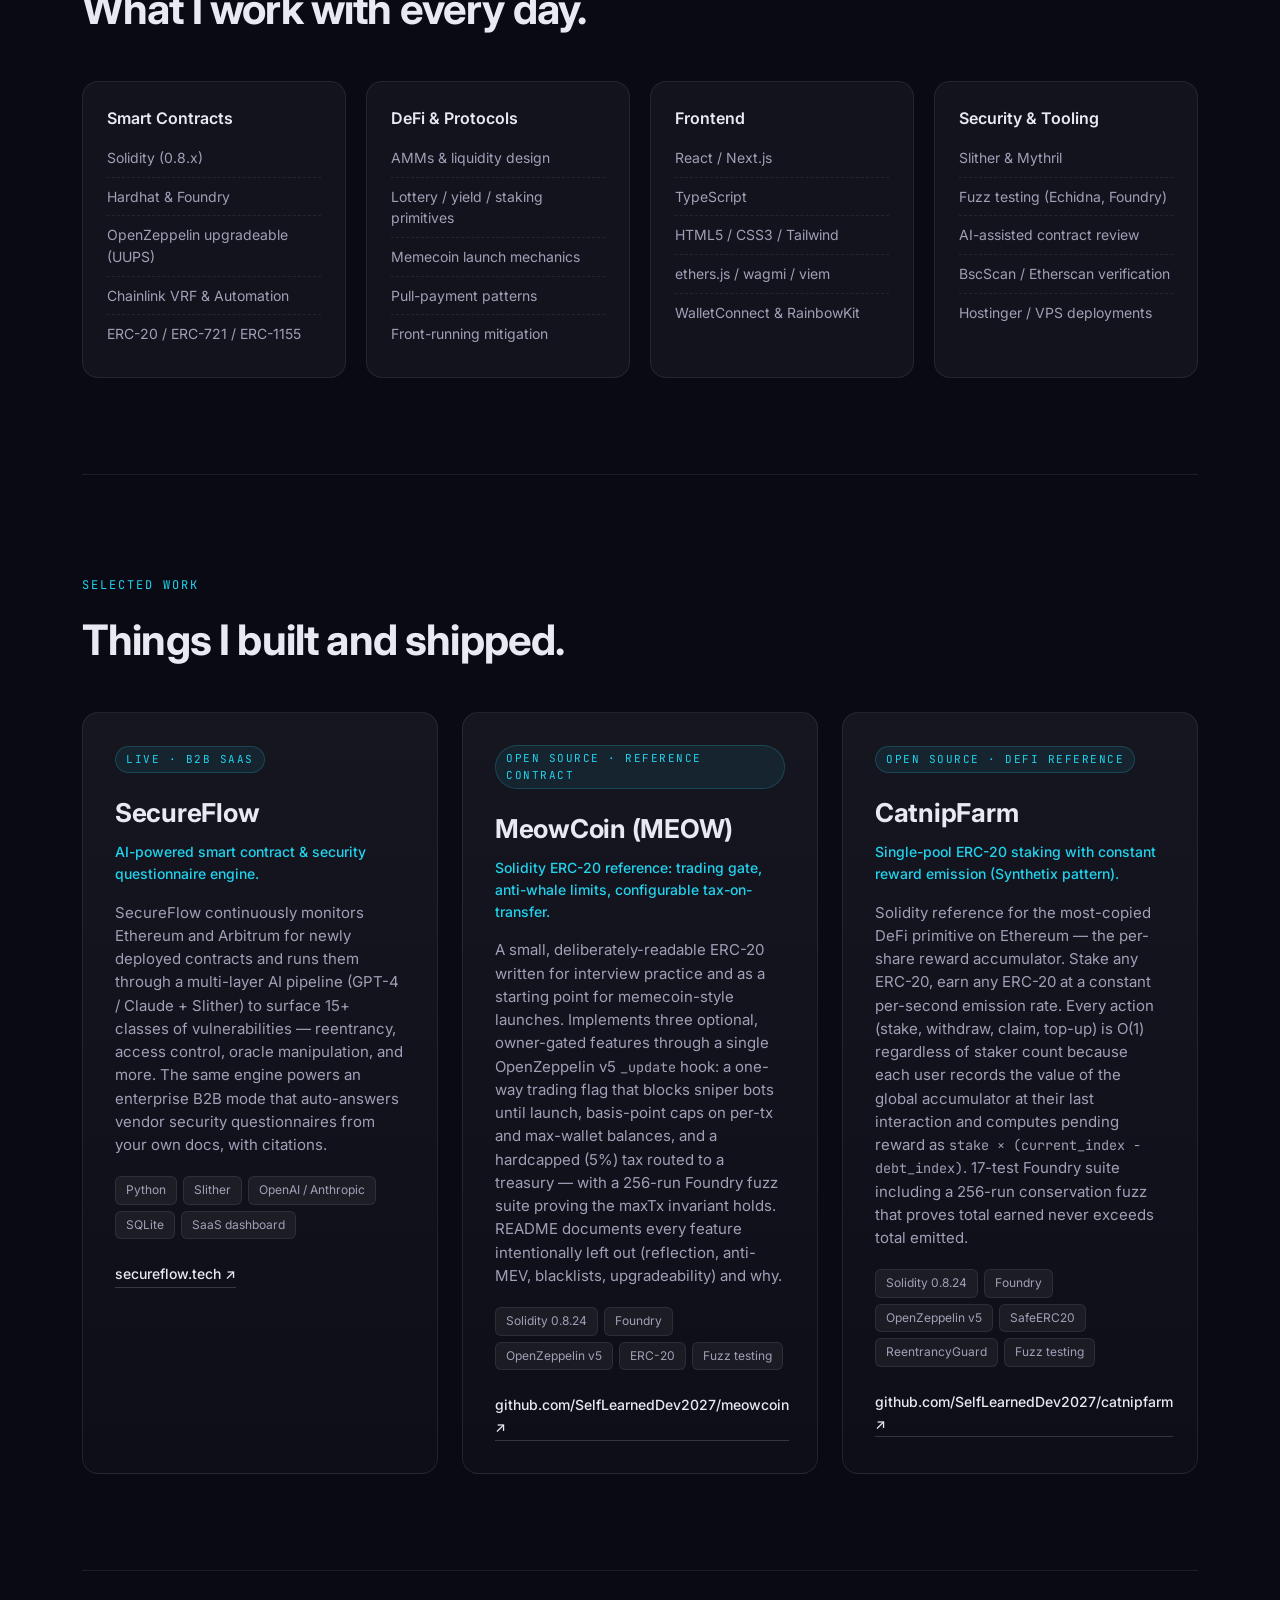
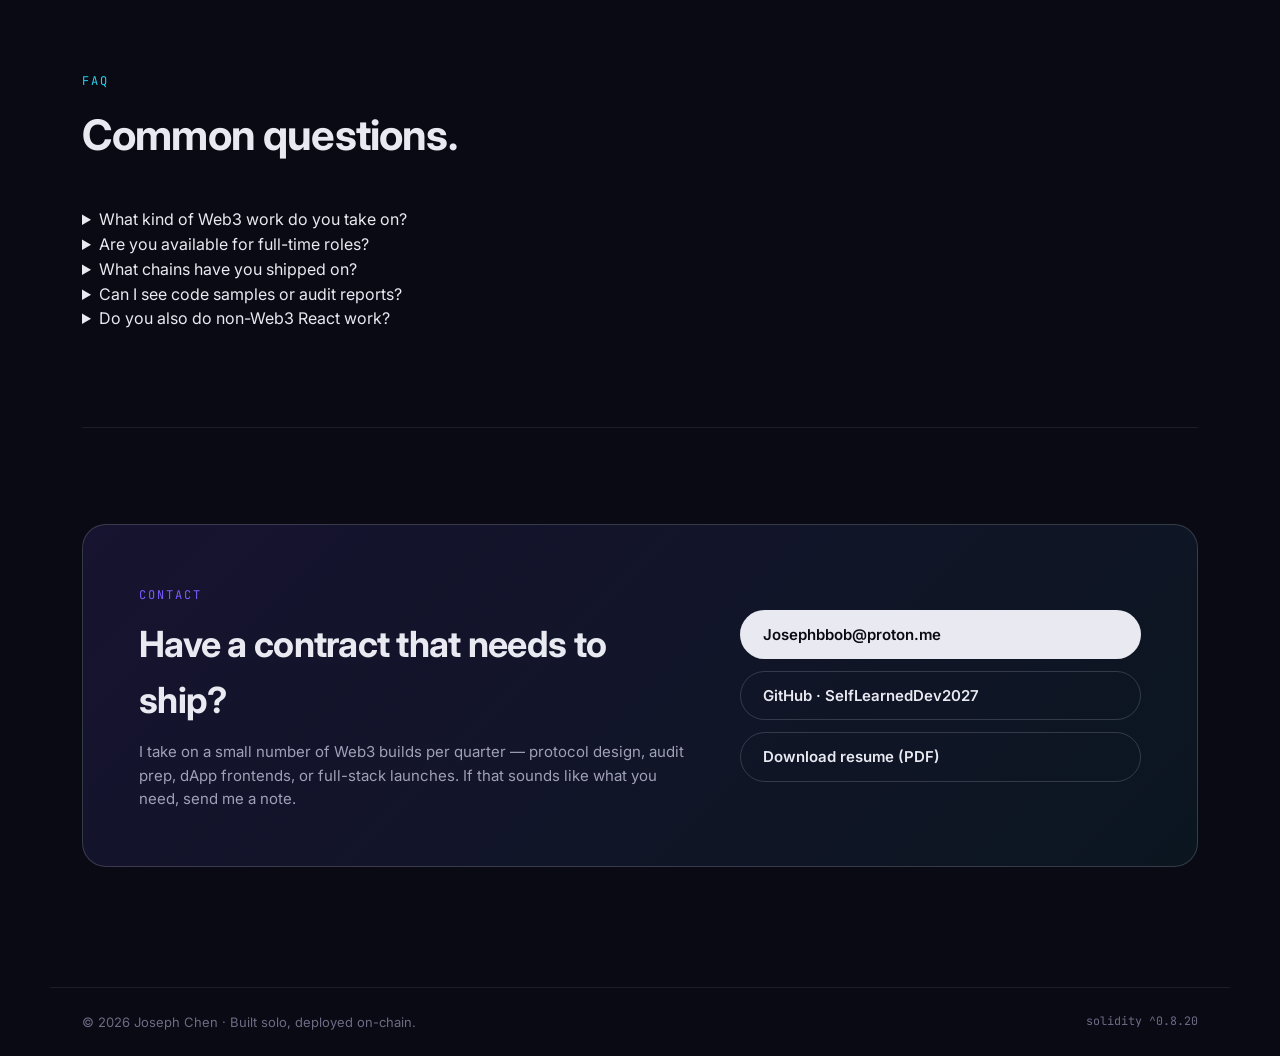
==== commit ce2275c6: "Add CatnipFarm staking-rewards reference to projects + JSON-LD Second open-source code sample on the" ====
--- a/index.html
+++ b/index.html
@@ -204,6 +204,18 @@
               "codeRepository": "https://github.com/SelfLearnedDev2027/meowcoin",
               "description": "Reference ERC-20 with trading gate, anti-whale limits, and configurable tax-on-transfer. Foundry test suite incl. fuzzing."
             }
+          },
+          {
+            "@type": "ListItem",
+            "position": 3,
+            "item": {
+              "@type": "SoftwareSourceCode",
+              "name": "CatnipFarm",
+              "programmingLanguage": "Solidity",
+              "url": "https://github.com/SelfLearnedDev2027/catnipfarm",
+              "codeRepository": "https://github.com/SelfLearnedDev2027/catnipfarm",
+              "description": "Single-pool ERC-20 staking-rewards contract using the Synthetix per-share accumulator pattern. Foundry test suite with conservation-invariant fuzz."
+            }
           }
         ]
       }
@@ -400,6 +412,27 @@
           </ul>
           <div class="project-links">
             <a href="https://github.com/SelfLearnedDev2027/meowcoin" target="_blank" rel="noopener noreferrer">github.com/SelfLearnedDev2027/meowcoin ↗</a>
+          </div>
+        </article>
+
+        <article class="project-card">
+          <div class="project-tag">Open source · DeFi reference</div>
+          <h3>CatnipFarm</h3>
+          <p class="project-sub">Single-pool ERC-20 staking with constant reward emission (Synthetix pattern).</p>
+          <p class="project-body">
+            Solidity reference for the most-copied DeFi primitive on Ethereum — the per-share
+            reward accumulator. Stake any ERC-20, earn any ERC-20 at a constant per-second emission
+            rate. Every action (stake, withdraw, claim, top-up) is O(1) regardless of staker count
+            because each user records the value of the global accumulator at their last interaction
+            and computes pending reward as <code>stake × (current_index − debt_index)</code>.
+            17-test Foundry suite including a 256-run conservation fuzz that proves total earned
+            never exceeds total emitted.
+          </p>
+          <ul class="tech">
+            <li>Solidity 0.8.24</li><li>Foundry</li><li>OpenZeppelin v5</li><li>SafeERC20</li><li>ReentrancyGuard</li><li>Fuzz testing</li>
+          </ul>
+          <div class="project-links">
+            <a href="https://github.com/SelfLearnedDev2027/catnipfarm" target="_blank" rel="noopener noreferrer">github.com/SelfLearnedDev2027/catnipfarm ↗</a>
           </div>
         </article>
       </div>
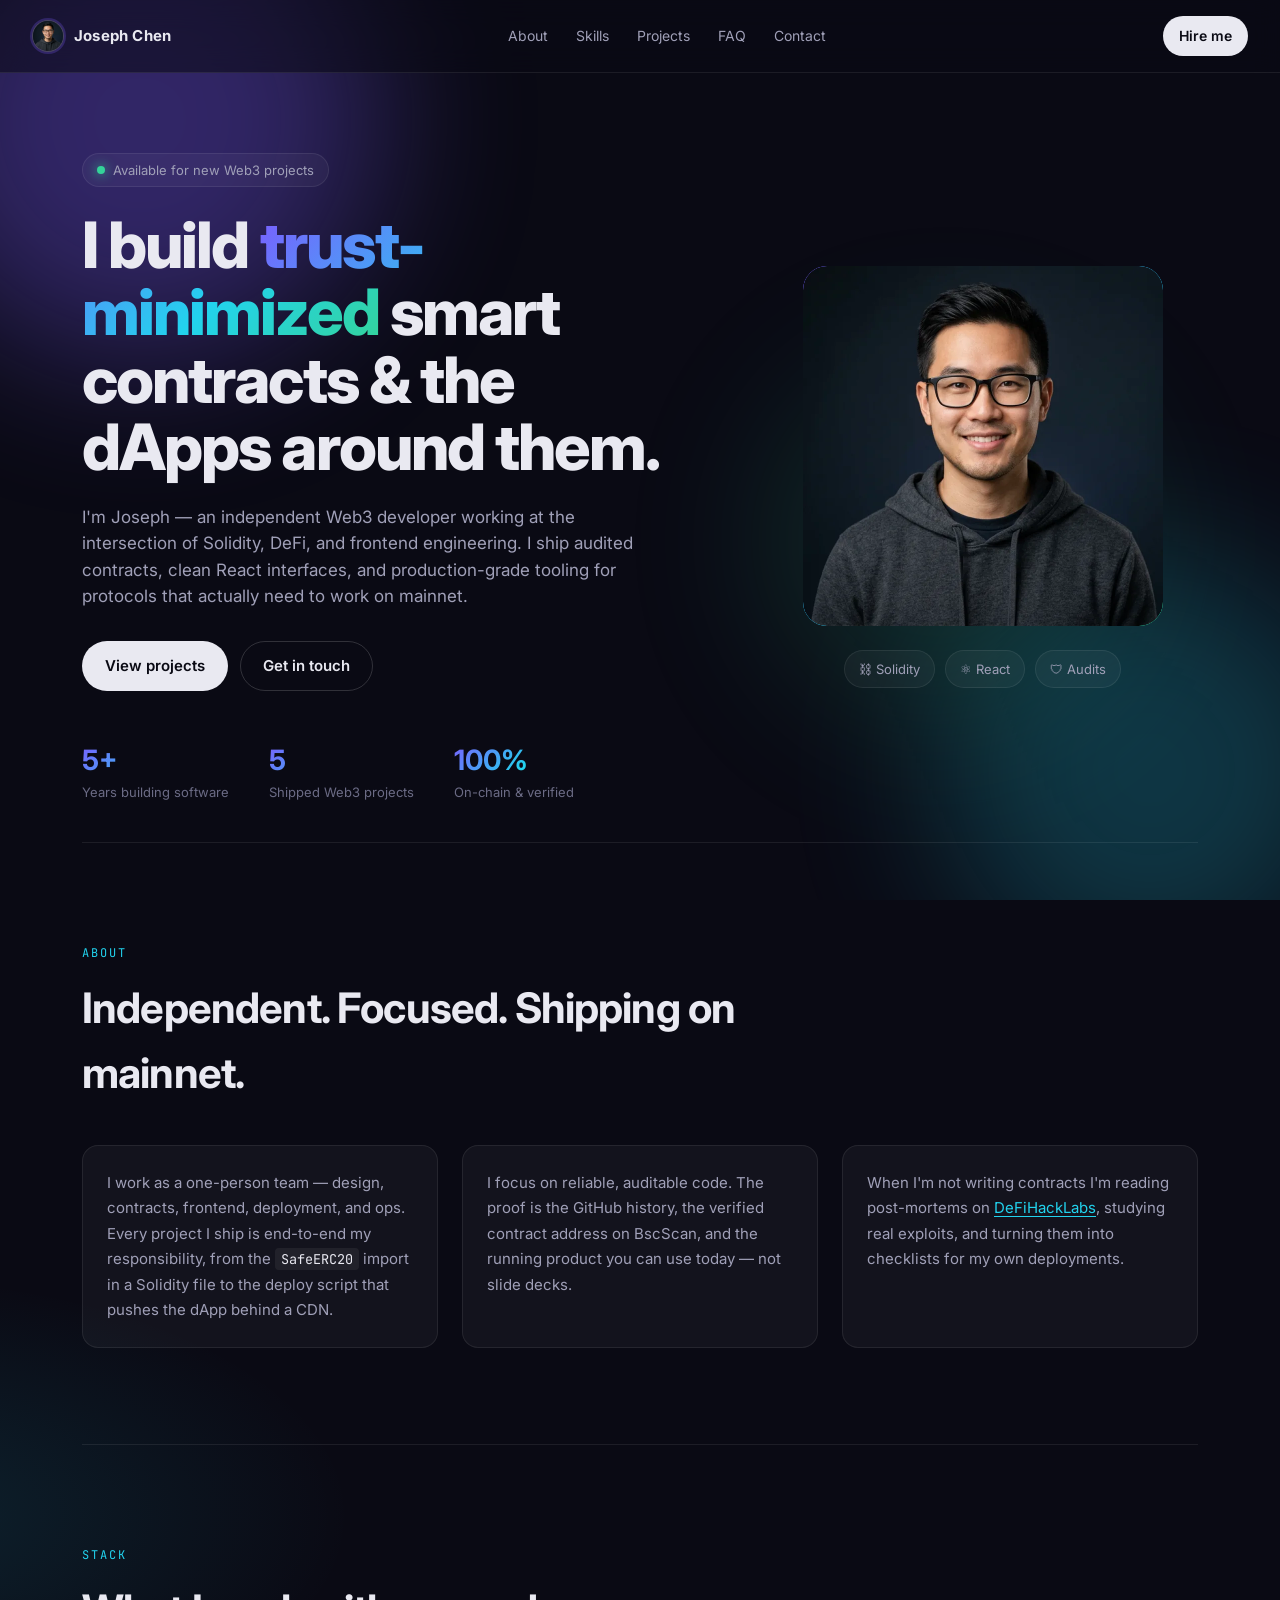
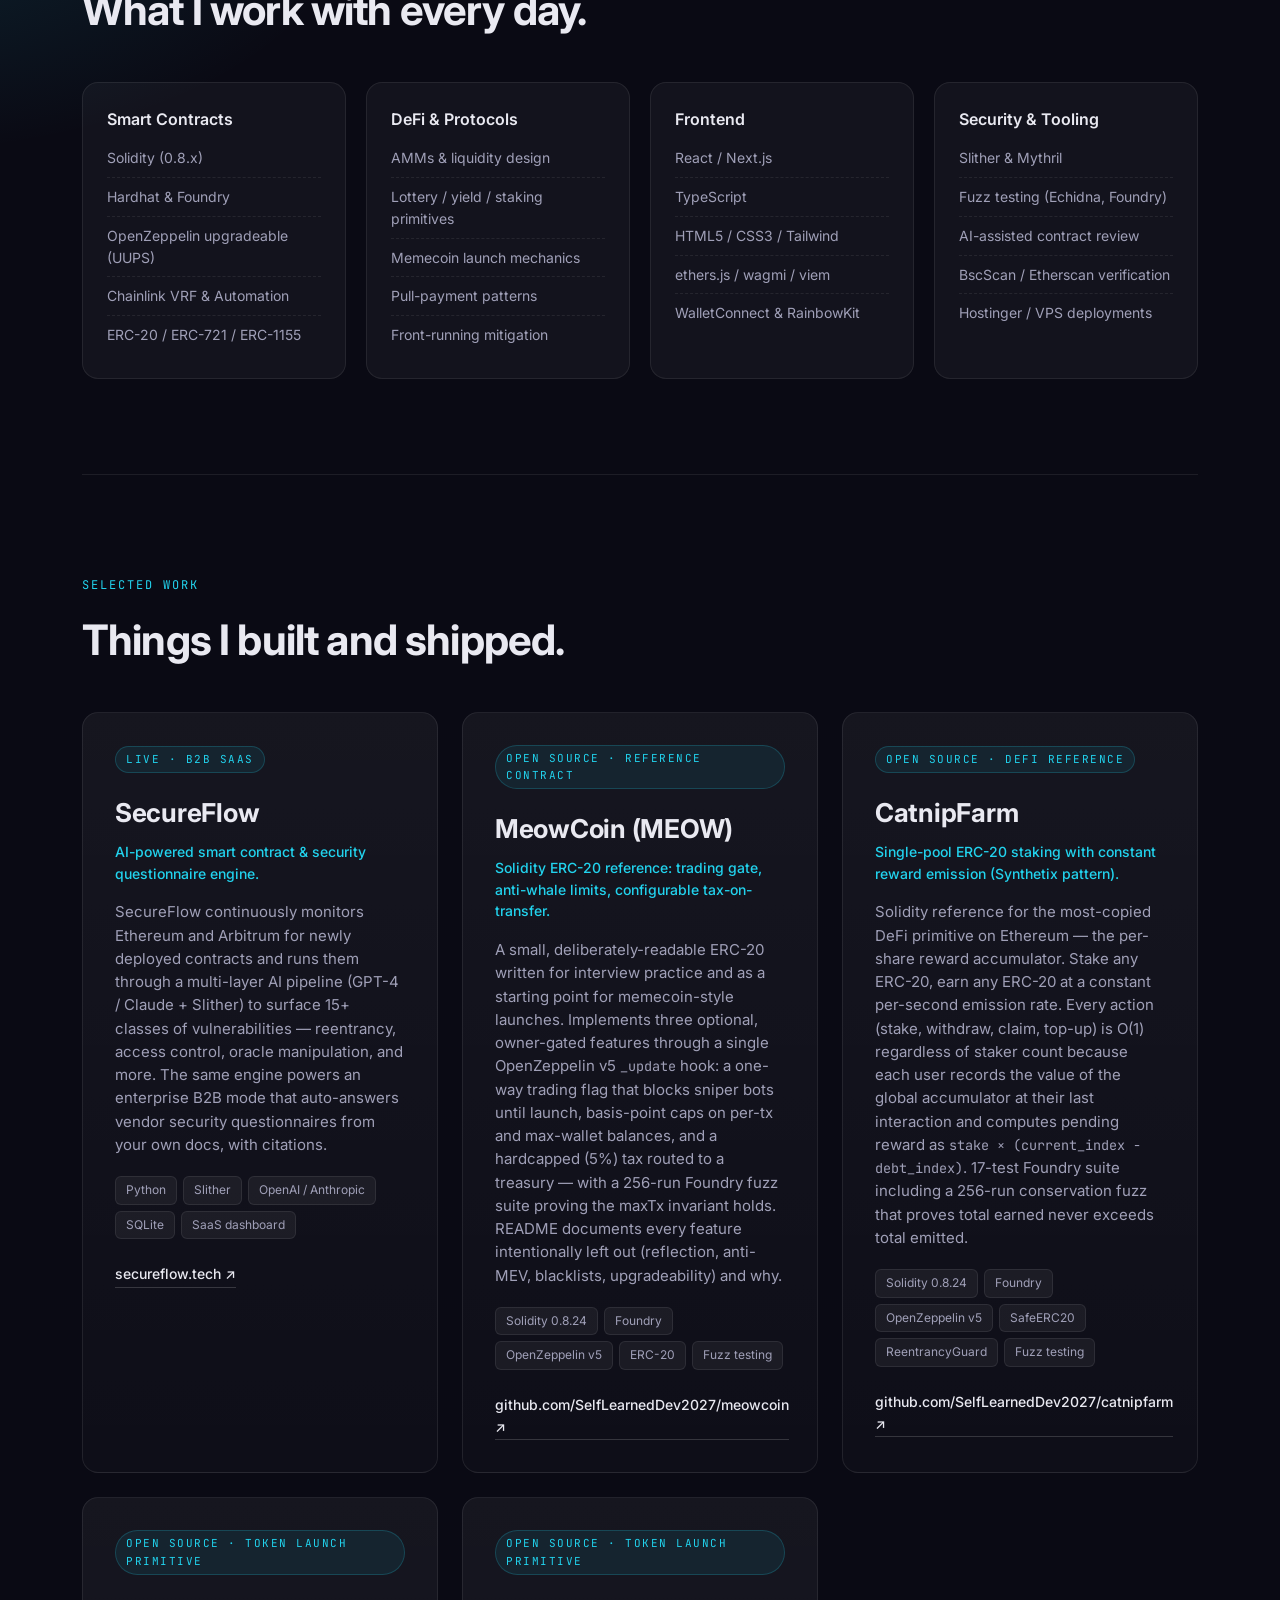
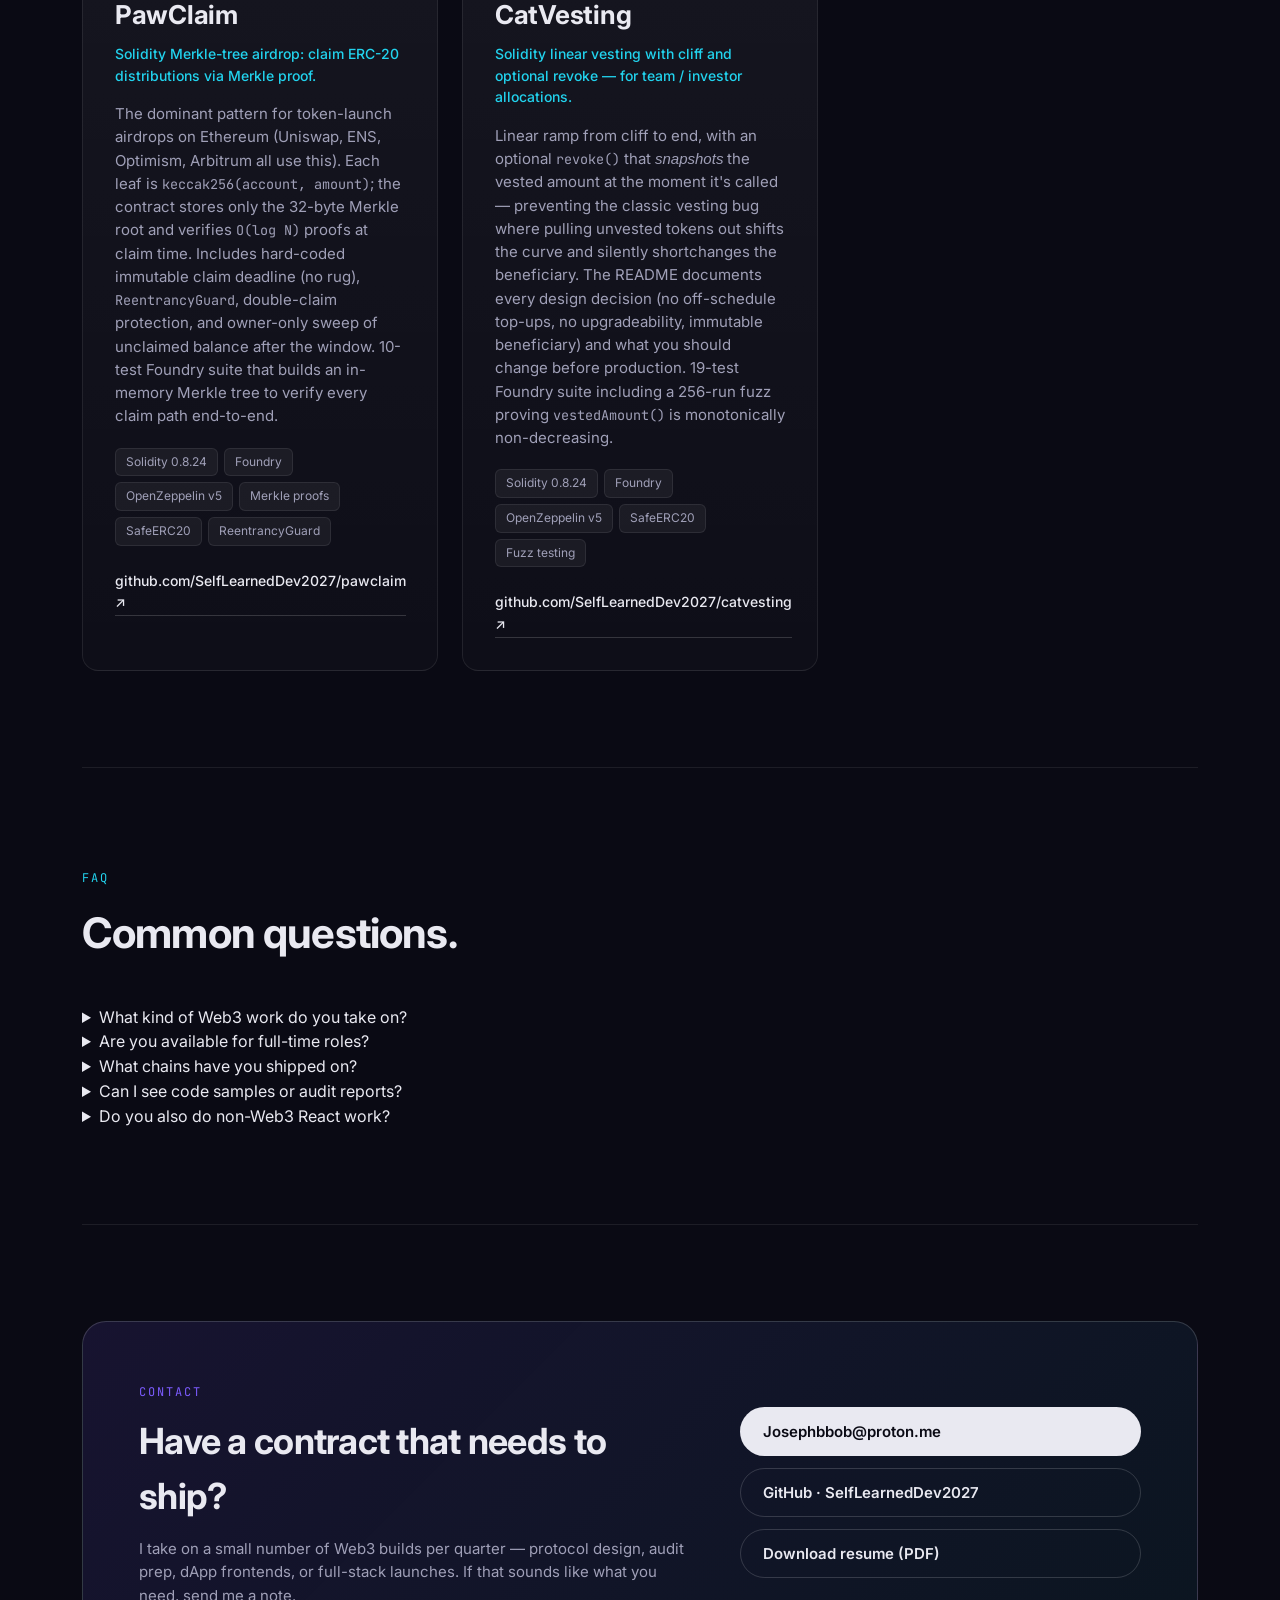
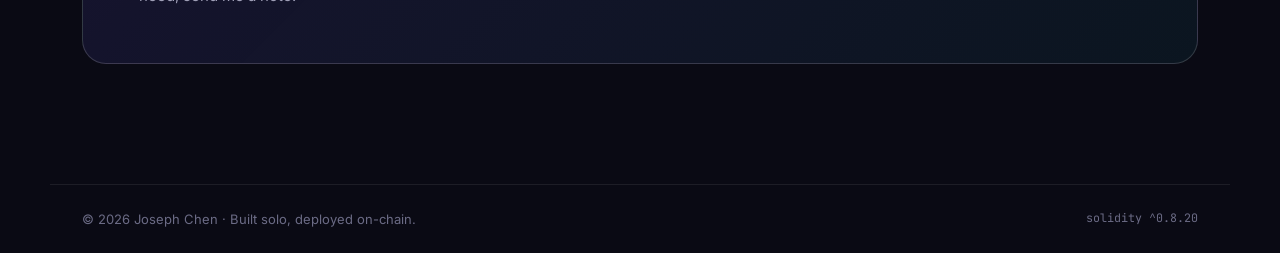
==== commit 1dca07de: "feat: add PawClaim and CatVesting projects (5 total) - New project cards for the Merkle airdrop and " ====
--- a/index.html
+++ b/index.html
@@ -6,7 +6,7 @@
   <title>Joseph Chen — Hire a Solidity / Web3 Developer · Smart Contracts &amp; React dApps</title>
   <meta name="description" content="Hire Joseph Chen, an independent Web3 developer building production smart contracts and security tooling (SecureFlow). Solidity, DeFi, Chainlink VRF, smart-contract audits, React/Next.js dApps. Available for full-time, contract, or freelance — remote, US-based." />
   <meta name="author" content="Joseph Chen" />
-  <meta name="keywords" content="hire Solidity developer, hire Web3 developer, freelance Solidity engineer, Solidity contract developer, smart contract developer for hire, DeFi engineer for hire, blockchain engineer remote, Chainlink VRF developer, BNB Chain developer, Ethereum developer, React Web3 developer, dApp developer, Next.js engineer, SecureFlow, Joseph Chen" />
+  <meta name="keywords" content="hire Solidity developer, hire Web3 developer, freelance Solidity engineer, Solidity contract developer, smart contract developer for hire, DeFi engineer for hire, blockchain engineer remote, Chainlink VRF developer, BNB Chain developer, Ethereum developer, React Web3 developer, dApp developer, Next.js engineer, ERC-20 developer, Merkle airdrop, token vesting, staking rewards, Foundry developer, OpenZeppelin, SecureFlow, Joseph Chen" />
   <meta name="robots" content="index,follow,max-image-preview:large,max-snippet:-1,max-video-preview:-1" />
   <meta name="googlebot" content="index,follow" />
   <meta name="rating" content="general" />
@@ -216,6 +216,30 @@
               "codeRepository": "https://github.com/SelfLearnedDev2027/catnipfarm",
               "description": "Single-pool ERC-20 staking-rewards contract using the Synthetix per-share accumulator pattern. Foundry test suite with conservation-invariant fuzz."
             }
+          },
+          {
+            "@type": "ListItem",
+            "position": 4,
+            "item": {
+              "@type": "SoftwareSourceCode",
+              "name": "PawClaim",
+              "programmingLanguage": "Solidity",
+              "url": "https://github.com/SelfLearnedDev2027/pawclaim",
+              "codeRepository": "https://github.com/SelfLearnedDev2027/pawclaim",
+              "description": "Merkle-tree airdrop reference contract for ERC-20 distributions. Stores only the Merkle root on-chain; recipients claim via O(log N) proof. Foundry test suite builds in-memory Merkle tree for end-to-end verification."
+            }
+          },
+          {
+            "@type": "ListItem",
+            "position": 5,
+            "item": {
+              "@type": "SoftwareSourceCode",
+              "name": "CatVesting",
+              "programmingLanguage": "Solidity",
+              "url": "https://github.com/SelfLearnedDev2027/catvesting",
+              "codeRepository": "https://github.com/SelfLearnedDev2027/catvesting",
+              "description": "Linear ERC-20 vesting contract with cliff and optional revocable schedule. Snapshots vested amount on revoke to prevent curve drift. Foundry test suite with monotonicity fuzz."
+            }
           }
         ]
       }
@@ -269,7 +293,7 @@
           </div>
           <ul class="stats">
             <li><strong>5+</strong><span>Years building software</span></li>
-            <li><strong>2</strong><span>Live Web3 products</span></li>
+            <li><strong>5</strong><span>Shipped Web3 projects</span></li>
             <li><strong>100%</strong><span>On-chain &amp; verified</span></li>
           </ul>
         </div>
@@ -433,6 +457,48 @@
           </ul>
           <div class="project-links">
             <a href="https://github.com/SelfLearnedDev2027/catnipfarm" target="_blank" rel="noopener noreferrer">github.com/SelfLearnedDev2027/catnipfarm ↗</a>
+          </div>
+        </article>
+
+        <article class="project-card">
+          <div class="project-tag">Open source · Token launch primitive</div>
+          <h3>PawClaim</h3>
+          <p class="project-sub">Solidity Merkle-tree airdrop: claim ERC-20 distributions via Merkle proof.</p>
+          <p class="project-body">
+            The dominant pattern for token-launch airdrops on Ethereum (Uniswap, ENS, Optimism,
+            Arbitrum all use this). Each leaf is <code>keccak256(account, amount)</code>; the
+            contract stores only the 32-byte Merkle root and verifies <code>O(log&nbsp;N)</code>
+            proofs at claim time. Includes hard-coded immutable claim deadline (no rug),
+            <code>ReentrancyGuard</code>, double-claim protection, and owner-only sweep of
+            unclaimed balance after the window. 10-test Foundry suite that builds an in-memory
+            Merkle tree to verify every claim path end-to-end.
+          </p>
+          <ul class="tech">
+            <li>Solidity 0.8.24</li><li>Foundry</li><li>OpenZeppelin v5</li><li>Merkle proofs</li><li>SafeERC20</li><li>ReentrancyGuard</li>
+          </ul>
+          <div class="project-links">
+            <a href="https://github.com/SelfLearnedDev2027/pawclaim" target="_blank" rel="noopener noreferrer">github.com/SelfLearnedDev2027/pawclaim ↗</a>
+          </div>
+        </article>
+
+        <article class="project-card">
+          <div class="project-tag">Open source · Token launch primitive</div>
+          <h3>CatVesting</h3>
+          <p class="project-sub">Solidity linear vesting with cliff and optional revoke — for team / investor allocations.</p>
+          <p class="project-body">
+            Linear ramp from cliff to end, with an optional <code>revoke()</code> that
+            <em>snapshots</em> the vested amount at the moment it's called — preventing the
+            classic vesting bug where pulling unvested tokens out shifts the curve and
+            silently shortchanges the beneficiary. The README documents every design decision
+            (no off-schedule top-ups, no upgradeability, immutable beneficiary) and what you
+            should change before production. 19-test Foundry suite including a 256-run fuzz
+            proving <code>vestedAmount()</code> is monotonically non-decreasing.
+          </p>
+          <ul class="tech">
+            <li>Solidity 0.8.24</li><li>Foundry</li><li>OpenZeppelin v5</li><li>SafeERC20</li><li>Fuzz testing</li>
+          </ul>
+          <div class="project-links">
+            <a href="https://github.com/SelfLearnedDev2027/catvesting" target="_blank" rel="noopener noreferrer">github.com/SelfLearnedDev2027/catvesting ↗</a>
           </div>
         </article>
       </div>
--- a/styles.css
+++ b/styles.css
@@ -424,3 +424,22 @@
   color: var(--text-dim);
   margin: 8px 0 24px 0;
 }
+
+/* Reveal-on-scroll: gated on .js so JS-disabled / CSP-blocked users still see content. */
+.js .reveal {
+  opacity: 0;
+  transform: translateY(24px);
+  transition: opacity 0.7s ease, transform 0.7s ease;
+  will-change: opacity, transform;
+}
+.js .reveal.in {
+  opacity: 1;
+  transform: none;
+}
+@media (prefers-reduced-motion: reduce) {
+  .js .reveal {
+    opacity: 1;
+    transform: none;
+    transition: none;
+  }
+}
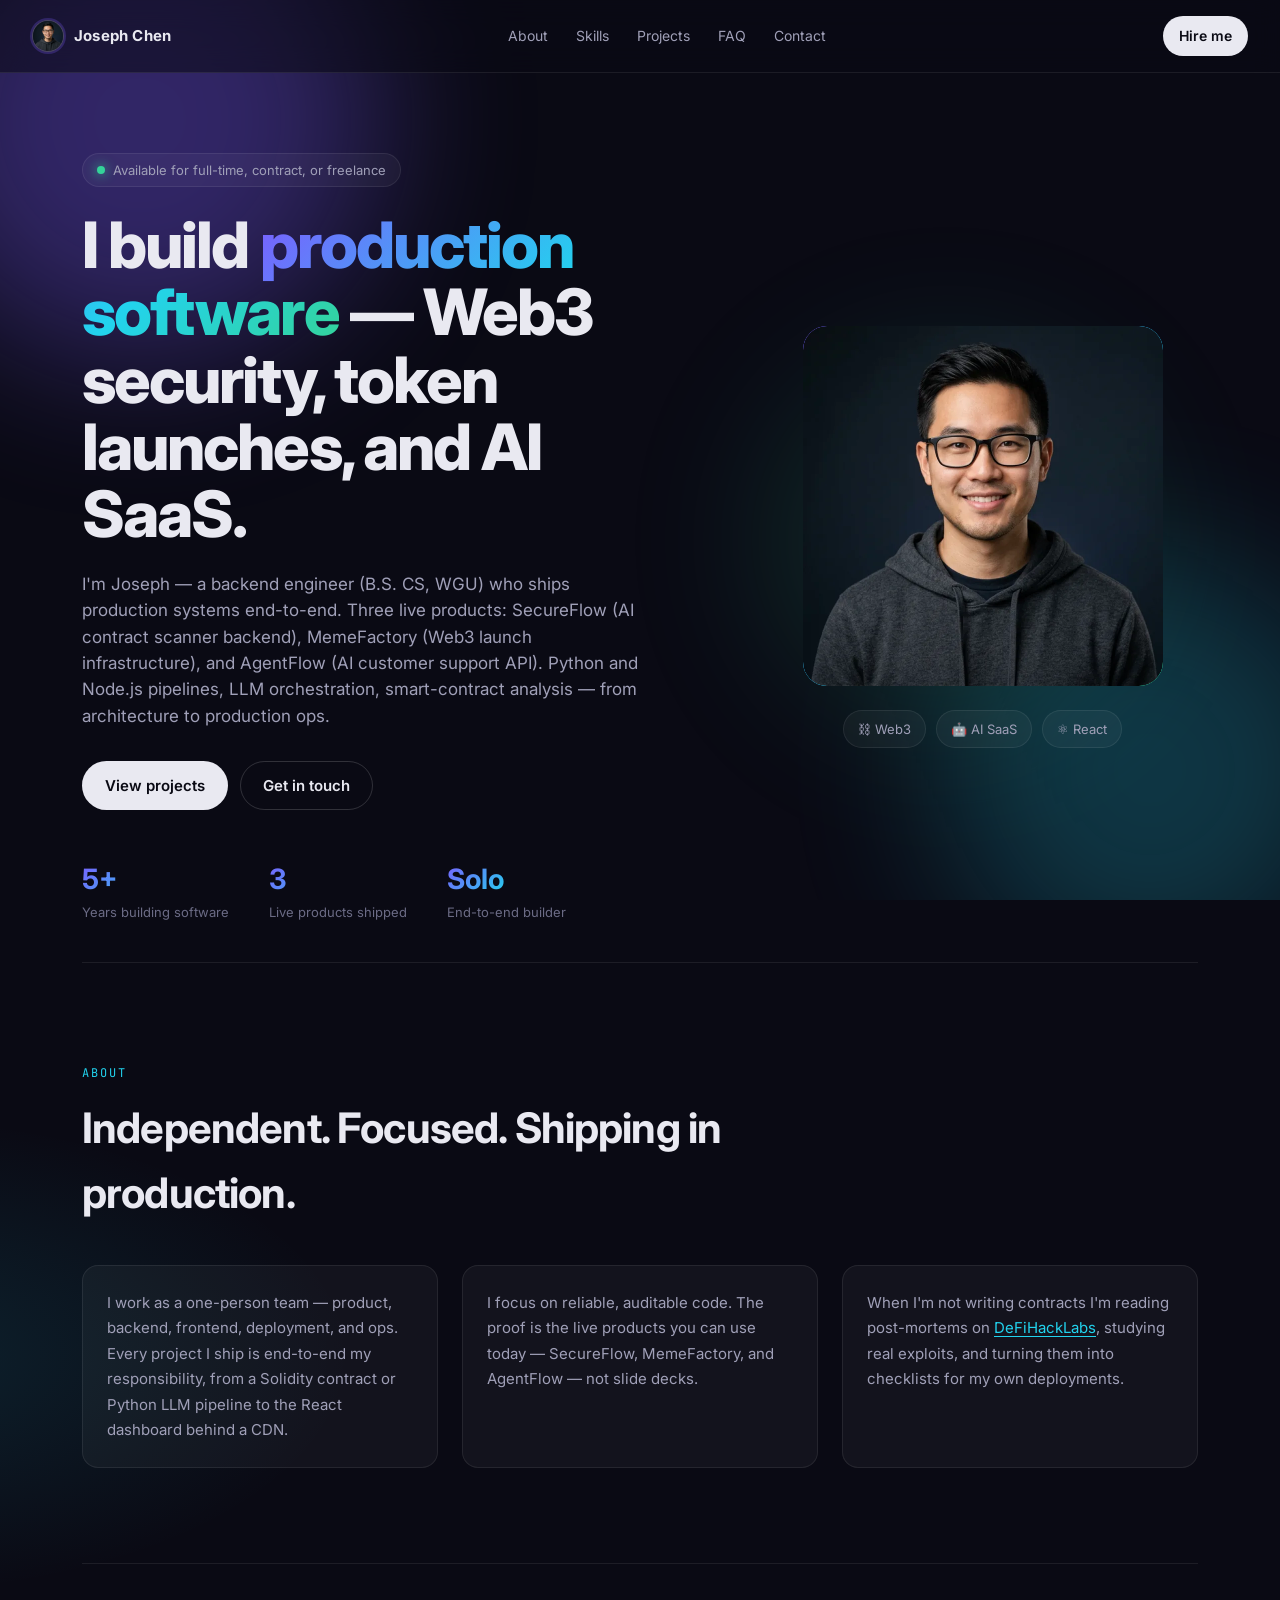
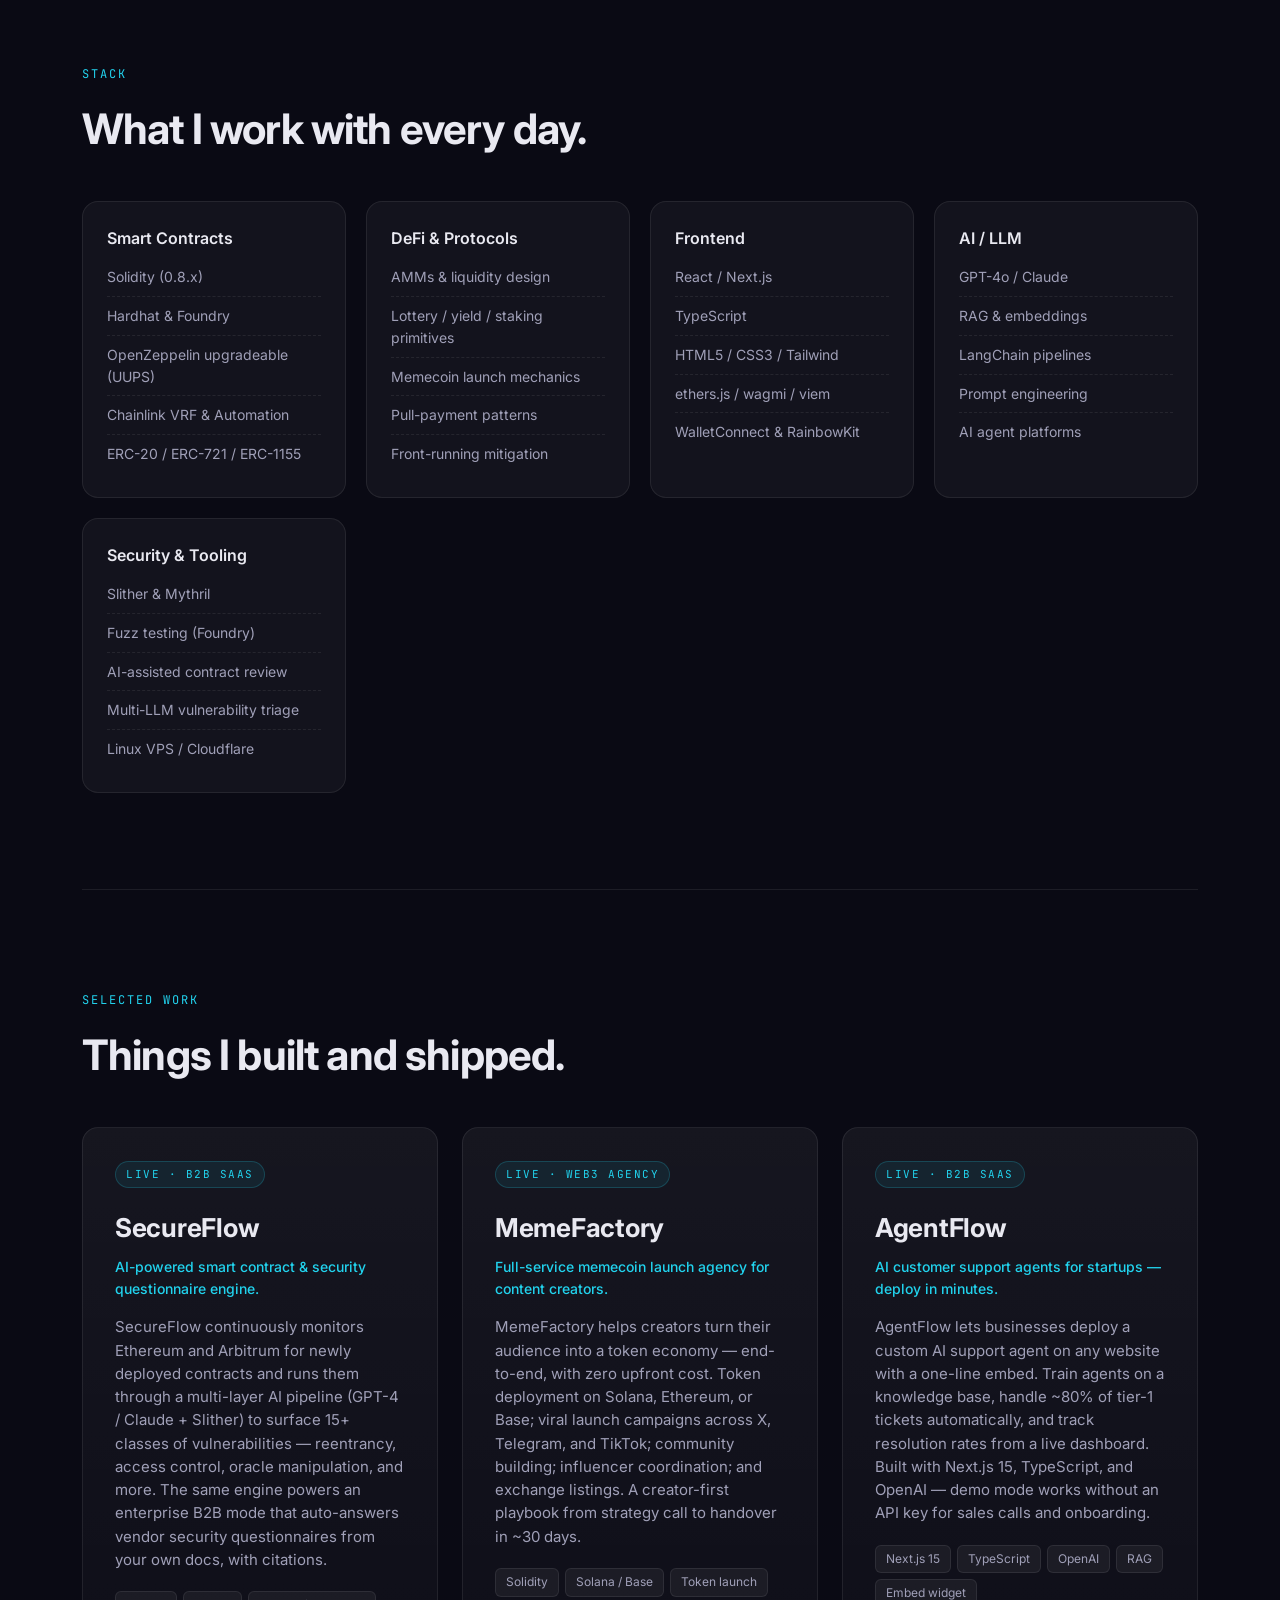
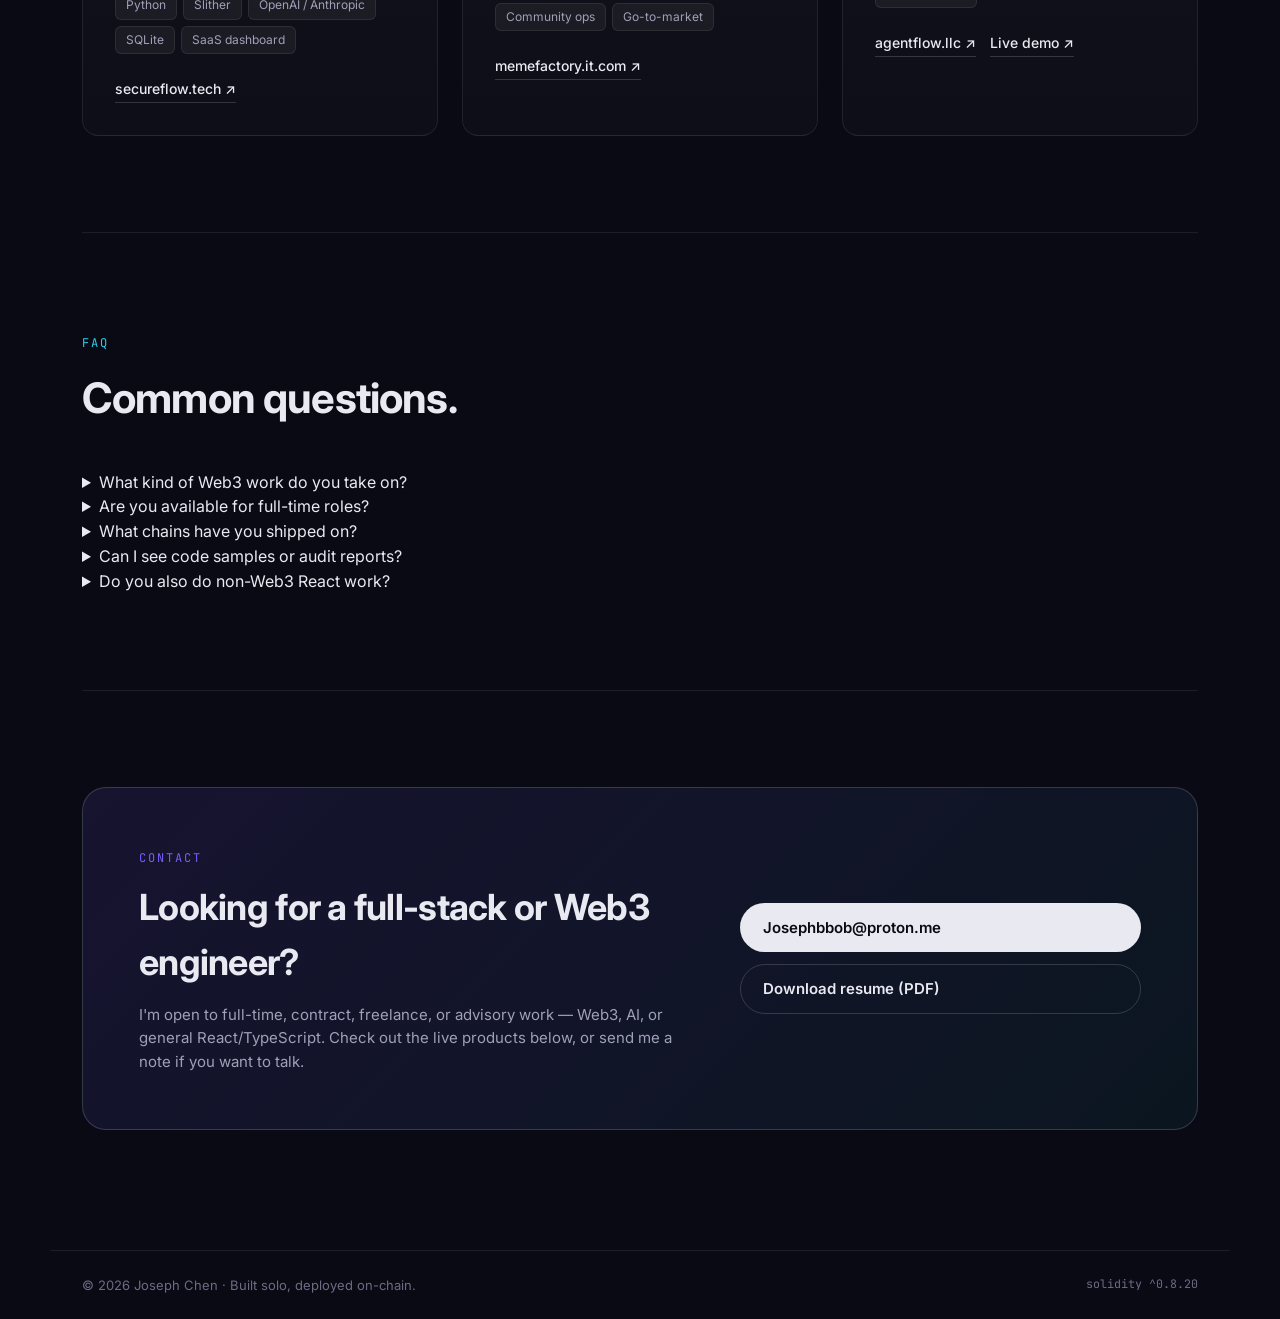
==== commit 856369ed: "Add JosephChen2027 GitHub link and update resume Co-authored-by: Cursor <cursoragent@cursor.com>" ====
--- a/index.html
+++ b/index.html
@@ -3,8 +3,8 @@
 <head>
   <meta charset="utf-8" />
   <meta name="viewport" content="width=device-width, initial-scale=1" />
-  <title>Joseph Chen — Hire a Solidity / Web3 Developer · Smart Contracts &amp; React dApps</title>
-  <meta name="description" content="Hire Joseph Chen, an independent Web3 developer building production smart contracts and security tooling (SecureFlow). Solidity, DeFi, Chainlink VRF, smart-contract audits, React/Next.js dApps. Available for full-time, contract, or freelance — remote, US-based." />
+  <title>Joseph Chen — Backend Engineer · Blockchain · AI</title>
+  <meta name="description" content="Joseph Chen — backend engineer (B.S. CS, WGU) behind SecureFlow, MemeFactory, and AgentFlow. Blockchain infrastructure and AI systems. Open to full-time, contract, or freelance — remote, US-based." />
   <meta name="author" content="Joseph Chen" />
   <meta name="keywords" content="hire Solidity developer, hire Web3 developer, freelance Solidity engineer, Solidity contract developer, smart contract developer for hire, DeFi engineer for hire, blockchain engineer remote, Chainlink VRF developer, BNB Chain developer, Ethereum developer, React Web3 developer, dApp developer, Next.js engineer, ERC-20 developer, Merkle airdrop, token vesting, staking rewards, Foundry developer, OpenZeppelin, SecureFlow, Joseph Chen" />
   <meta name="robots" content="index,follow,max-image-preview:large,max-snippet:-1,max-video-preview:-1" />
@@ -25,8 +25,8 @@
   <!-- Open Graph -->
   <meta property="og:type" content="website" />
   <meta property="og:site_name" content="Joseph Chen" />
-  <meta property="og:title" content="Joseph Chen — Web3 Developer" />
-  <meta property="og:description" content="Solidity · DeFi · Smart Contracts · React. Builder of SecureFlow — the AI smart-contract scanner." />
+  <meta property="og:title" content="Joseph Chen — Backend Engineer · Blockchain · AI" />
+  <meta property="og:description" content="Full-stack engineer · SecureFlow · MemeFactory · AgentFlow. Solidity, DeFi, AI SaaS, React/Next.js." />
   <meta property="og:url" content="https://josephchendev.com/" />
   <meta property="og:image" content="https://josephchendev.com/assets/og-image.jpg" />
   <meta property="og:image:width" content="1200" />
@@ -36,8 +36,8 @@
 
   <!-- Twitter -->
   <meta name="twitter:card" content="summary_large_image" />
-  <meta name="twitter:title" content="Joseph Chen — Web3 Developer" />
-  <meta name="twitter:description" content="Solidity · DeFi · Smart Contracts · React. Builder of SecureFlow — the AI smart-contract scanner." />
+  <meta name="twitter:title" content="Joseph Chen — Backend Engineer · Blockchain · AI" />
+  <meta name="twitter:description" content="Full-stack engineer · SecureFlow · MemeFactory · AgentFlow. Solidity, DeFi, AI SaaS, React/Next.js." />
   <meta name="twitter:image" content="https://josephchendev.com/assets/og-image.jpg" />
   <meta name="twitter:image:alt" content="Portrait of Joseph Chen, Web3 developer" />
 
@@ -52,7 +52,8 @@
   <link rel="preconnect" href="https://fonts.googleapis.com" />
   <link rel="preconnect" href="https://fonts.gstatic.com" crossorigin />
   <link rel="dns-prefetch" href="https://secureflow.tech" />
-  <link rel="dns-prefetch" href="https://github.com" />
+  <link rel="dns-prefetch" href="https://memefactory.it.com" />
+  <link rel="dns-prefetch" href="https://agentflow.llc" />
   <link rel="author" type="text/plain" href="/humans.txt" />
   <link rel="preload" as="style" href="https://fonts.googleapis.com/css2?family=Inter:wght@400;500;600;700;800&family=JetBrains+Mono:wght@400;600&display=swap" />
   <link href="https://fonts.googleapis.com/css2?family=Inter:wght@400;500;600;700;800&family=JetBrains+Mono:wght@400;600&display=swap" rel="stylesheet" />
@@ -71,8 +72,8 @@
         "url": "https://josephchendev.com/",
         "image": "https://josephchendev.com/assets/og-image.jpg",
         "email": "mailto:Josephbbob@proton.me",
-        "jobTitle": "Web3 Developer",
-        "description": "Independent Web3 developer specializing in Solidity, DeFi protocols, smart contract security, and React dApps.",
+        "jobTitle": "Backend Engineer",
+        "description": "Backend engineer (B.S. CS, WGU) specializing in blockchain infrastructure and AI systems. Builder of SecureFlow, MemeFactory, and AgentFlow.",
         "knowsAbout": ["Solidity", "Smart Contracts", "DeFi", "Ethereum", "BNB Chain", "Chainlink VRF", "Chainlink Automation", "Hardhat", "Foundry", "OpenZeppelin", "UUPS Upgradeable Contracts", "ERC-20", "ERC-721", "ERC-1155", "React", "Next.js", "TypeScript", "ethers.js", "wagmi", "viem", "RainbowKit", "WalletConnect", "Slither", "Mythril", "Echidna", "Foundry Fuzzing", "Smart Contract Audits", "Reentrancy Mitigation", "Front-Running Mitigation"],
         "seeks": {
           "@type": "Demand",
@@ -90,7 +91,10 @@
           "addressRegion": "Remote"
         },
         "sameAs": [
-          "https://github.com/SelfLearnedDev2027"
+          "https://github.com/JosephChen2027",
+          "https://secureflow.tech",
+          "https://memefactory.it.com",
+          "https://agentflow.llc"
         ]
       },
       {
@@ -98,12 +102,12 @@
         "@id": "https://josephchendev.com/#webpage",
         "url": "https://josephchendev.com/",
         "name": "Hire Joseph Chen — Web3 Developer (Solidity · DeFi · React)",
-        "description": "Portfolio and contact page for Joseph Chen, an independent Web3 developer available for hire. Live product: SecureFlow — AI-powered smart-contract scanner.",
+        "description": "Portfolio and contact page for Joseph Chen — full-stack engineer behind SecureFlow, MemeFactory, and AgentFlow.",
         "isPartOf": { "@id": "https://josephchendev.com/#website" },
         "about": { "@id": "https://josephchendev.com/#person" },
         "primaryImageOfPage": { "@id": "https://josephchendev.com/assets/og-image.jpg" },
         "datePublished": "2026-04-21",
-        "dateModified": "2026-04-26",
+        "dateModified": "2026-08-30",
         "inLanguage": "en"
       },
       {
@@ -164,7 +168,7 @@
             "name": "Can I see code samples or audit reports?",
             "acceptedAnswer": {
               "@type": "Answer",
-              "text": "Yes — verified contract addresses on BscScan, public GitHub repos, and internal audit summaries are all available on request via email."
+              "text": "Yes — live demos at SecureFlow, MemeFactory, and AgentFlow, plus code walkthroughs and audit summaries available on request via email."
             }
           },
           {
@@ -197,48 +201,24 @@
             "@type": "ListItem",
             "position": 2,
             "item": {
-              "@type": "SoftwareSourceCode",
-              "name": "MeowCoin (MEOW)",
-              "programmingLanguage": "Solidity",
-              "url": "https://github.com/SelfLearnedDev2027/meowcoin",
-              "codeRepository": "https://github.com/SelfLearnedDev2027/meowcoin",
-              "description": "Reference ERC-20 with trading gate, anti-whale limits, and configurable tax-on-transfer. Foundry test suite incl. fuzzing."
+              "@type": "SoftwareApplication",
+              "name": "MemeFactory",
+              "applicationCategory": "BusinessApplication",
+              "operatingSystem": "Web",
+              "url": "https://memefactory.it.com",
+              "description": "Full-service memecoin launch agency for content creators — token deployment, launch campaigns, community building, and exchange listings."
             }
           },
           {
             "@type": "ListItem",
             "position": 3,
             "item": {
-              "@type": "SoftwareSourceCode",
-              "name": "CatnipFarm",
-              "programmingLanguage": "Solidity",
-              "url": "https://github.com/SelfLearnedDev2027/catnipfarm",
-              "codeRepository": "https://github.com/SelfLearnedDev2027/catnipfarm",
-              "description": "Single-pool ERC-20 staking-rewards contract using the Synthetix per-share accumulator pattern. Foundry test suite with conservation-invariant fuzz."
-            }
-          },
-          {
-            "@type": "ListItem",
-            "position": 4,
-            "item": {
-              "@type": "SoftwareSourceCode",
-              "name": "PawClaim",
-              "programmingLanguage": "Solidity",
-              "url": "https://github.com/SelfLearnedDev2027/pawclaim",
-              "codeRepository": "https://github.com/SelfLearnedDev2027/pawclaim",
-              "description": "Merkle-tree airdrop reference contract for ERC-20 distributions. Stores only the Merkle root on-chain; recipients claim via O(log N) proof. Foundry test suite builds in-memory Merkle tree for end-to-end verification."
-            }
-          },
-          {
-            "@type": "ListItem",
-            "position": 5,
-            "item": {
-              "@type": "SoftwareSourceCode",
-              "name": "CatVesting",
-              "programmingLanguage": "Solidity",
-              "url": "https://github.com/SelfLearnedDev2027/catvesting",
-              "codeRepository": "https://github.com/SelfLearnedDev2027/catvesting",
-              "description": "Linear ERC-20 vesting contract with cliff and optional revocable schedule. Snapshots vested amount on revoke to prevent curve drift. Foundry test suite with monotonicity fuzz."
+              "@type": "SoftwareApplication",
+              "name": "AgentFlow",
+              "applicationCategory": "BusinessApplication",
+              "operatingSystem": "Web",
+              "url": "https://agentflow.llc",
+              "description": "AI customer support agent SaaS — deploy custom chat agents on any website with knowledge base, analytics, and one-line embed."
             }
           }
         ]
@@ -276,16 +256,17 @@
       <div class="hero-grid">
         <div class="hero-text">
           <span class="eyebrow">
-            <span class="dot" aria-hidden="true"></span> Available for new Web3 projects
+            <span class="dot" aria-hidden="true"></span> Available for full-time, contract, or freelance
           </span>
           <h1 id="hero-heading">
-            I build <span class="grad">trust-minimized</span> smart contracts &amp; the dApps around them.
+            I build <span class="grad">production software</span> — Web3 security, token launches, and AI SaaS.
           </h1>
           <p class="lede">
-            I'm Joseph — an independent Web3 developer working at the intersection of
-            Solidity, DeFi, and frontend engineering. I ship audited contracts, clean React
-            interfaces, and production-grade tooling for protocols that actually need to
-            work on mainnet.
+            I'm Joseph — a backend engineer (B.S. CS, WGU) who ships production systems
+            end-to-end. Three live products: SecureFlow (AI contract scanner backend),
+            MemeFactory (Web3 launch infrastructure), and AgentFlow (AI customer support API).
+            Python and Node.js pipelines, LLM orchestration, smart-contract analysis —
+            from architecture to production ops.
           </p>
           <div class="cta-row">
             <a class="btn primary" href="#projects">View projects</a>
@@ -293,8 +274,8 @@
           </div>
           <ul class="stats">
             <li><strong>5+</strong><span>Years building software</span></li>
-            <li><strong>5</strong><span>Shipped Web3 projects</span></li>
-            <li><strong>100%</strong><span>On-chain &amp; verified</span></li>
+            <li><strong>3</strong><span>Live products shipped</span></li>
+            <li><strong>Solo</strong><span>End-to-end builder</span></li>
           </ul>
         </div>
 
@@ -309,9 +290,9 @@
             <div class="avatar-glow" aria-hidden="true"></div>
           </div>
           <div class="badge-stack" aria-hidden="true">
-            <span class="chip">⛓ Solidity</span>
+            <span class="chip">⛓ Web3</span>
+            <span class="chip">🤖 AI SaaS</span>
             <span class="chip">⚛ React</span>
-            <span class="chip">🛡 Audits</span>
           </div>
         </div>
       </div>
@@ -320,19 +301,17 @@
     <section id="about" class="section" aria-labelledby="about-heading">
       <div class="section-head">
         <span class="kicker">About</span>
-        <h2 id="about-heading">Independent. Focused. Shipping on mainnet.</h2>
+        <h2 id="about-heading">Independent. Focused. Shipping in production.</h2>
       </div>
       <div class="about-grid">
         <p>
-          I work as a one-person team — design, contracts, frontend, deployment, and ops.
-          Every project I ship is end-to-end my responsibility, from the
-          <code>SafeERC20</code> import in a Solidity file to the deploy script that
-          pushes the dApp behind a CDN.
+          I work as a one-person team — product, backend, frontend, deployment, and ops.
+          Every project I ship is end-to-end my responsibility, from a Solidity contract or
+          Python LLM pipeline to the React dashboard behind a CDN.
         </p>
         <p>
-          I focus on reliable, auditable code. The proof is the GitHub history,
-          the verified contract address on BscScan, and the running product you can use
-          today — not slide decks.
+          I focus on reliable, auditable code. The proof is the live products you can
+          use today — SecureFlow, MemeFactory, and AgentFlow — not slide decks.
         </p>
         <p>
           When I'm not writing contracts I'm reading post-mortems on
@@ -379,13 +358,23 @@
           </ul>
         </article>
         <article class="skill-card">
+          <h3>AI / LLM</h3>
+          <ul>
+            <li>GPT-4o / Claude</li>
+            <li>RAG &amp; embeddings</li>
+            <li>LangChain pipelines</li>
+            <li>Prompt engineering</li>
+            <li>AI agent platforms</li>
+          </ul>
+        </article>
+        <article class="skill-card">
           <h3>Security &amp; Tooling</h3>
           <ul>
             <li>Slither &amp; Mythril</li>
-            <li>Fuzz testing (Echidna, Foundry)</li>
+            <li>Fuzz testing (Foundry)</li>
             <li>AI-assisted contract review</li>
-            <li>BscScan / Etherscan verification</li>
-            <li>Hostinger / VPS deployments</li>
+            <li>Multi-LLM vulnerability triage</li>
+            <li>Linux VPS / Cloudflare</li>
           </ul>
         </article>
       </div>
@@ -419,86 +408,41 @@
         </article>
 
         <article class="project-card">
-          <div class="project-tag">Open source · Reference contract</div>
-          <h3>MeowCoin (MEOW)</h3>
-          <p class="project-sub">Solidity ERC-20 reference: trading gate, anti-whale limits, configurable tax-on-transfer.</p>
+          <div class="project-tag">Live · Web3 agency</div>
+          <h3>MemeFactory</h3>
+          <p class="project-sub">Full-service memecoin launch agency for content creators.</p>
           <p class="project-body">
-            A small, deliberately-readable ERC-20 written for interview practice and as a starting point
-            for memecoin-style launches. Implements three optional, owner-gated features through a single
-            OpenZeppelin v5 <code>_update</code> hook: a one-way trading flag that blocks sniper bots
-            until launch, basis-point caps on per-tx and max-wallet balances, and a hardcapped (5%) tax
-            routed to a treasury — with a 256-run Foundry fuzz suite proving the maxTx invariant holds.
-            README documents every feature intentionally left out (reflection, anti-MEV, blacklists,
-            upgradeability) and why.
+            MemeFactory helps creators turn their audience into a token economy — end-to-end,
+            with zero upfront cost. Token deployment on Solana, Ethereum, or Base; viral launch
+            campaigns across X, Telegram, and TikTok; community building; influencer coordination;
+            and exchange listings. A creator-first playbook from strategy call to handover in
+            ~30 days.
           </p>
           <ul class="tech">
-            <li>Solidity 0.8.24</li><li>Foundry</li><li>OpenZeppelin v5</li><li>ERC-20</li><li>Fuzz testing</li>
+            <li>Solidity</li><li>Solana / Base</li><li>Token launch</li><li>Community ops</li><li>Go-to-market</li>
           </ul>
           <div class="project-links">
-            <a href="https://github.com/SelfLearnedDev2027/meowcoin" target="_blank" rel="noopener noreferrer">github.com/SelfLearnedDev2027/meowcoin ↗</a>
+            <a href="https://memefactory.it.com" target="_blank" rel="noopener noreferrer">memefactory.it.com ↗</a>
           </div>
         </article>
 
         <article class="project-card">
-          <div class="project-tag">Open source · DeFi reference</div>
-          <h3>CatnipFarm</h3>
-          <p class="project-sub">Single-pool ERC-20 staking with constant reward emission (Synthetix pattern).</p>
+          <div class="project-tag">Live · B2B SaaS</div>
+          <h3>AgentFlow</h3>
+          <p class="project-sub">AI customer support agents for startups — deploy in minutes.</p>
           <p class="project-body">
-            Solidity reference for the most-copied DeFi primitive on Ethereum — the per-share
-            reward accumulator. Stake any ERC-20, earn any ERC-20 at a constant per-second emission
-            rate. Every action (stake, withdraw, claim, top-up) is O(1) regardless of staker count
-            because each user records the value of the global accumulator at their last interaction
-            and computes pending reward as <code>stake × (current_index − debt_index)</code>.
-            17-test Foundry suite including a 256-run conservation fuzz that proves total earned
-            never exceeds total emitted.
+            AgentFlow lets businesses deploy a custom AI support agent on any website with a
+            one-line embed. Train agents on a knowledge base, handle ~80% of tier-1 tickets
+            automatically, and track resolution rates from a live dashboard. Built with
+            Next.js 15, TypeScript, and OpenAI — demo mode works without an API key for sales
+            calls and onboarding.
           </p>
           <ul class="tech">
-            <li>Solidity 0.8.24</li><li>Foundry</li><li>OpenZeppelin v5</li><li>SafeERC20</li><li>ReentrancyGuard</li><li>Fuzz testing</li>
+            <li>Next.js 15</li><li>TypeScript</li><li>OpenAI</li><li>RAG</li><li>Embed widget</li>
           </ul>
           <div class="project-links">
-            <a href="https://github.com/SelfLearnedDev2027/catnipfarm" target="_blank" rel="noopener noreferrer">github.com/SelfLearnedDev2027/catnipfarm ↗</a>
-          </div>
-        </article>
-
-        <article class="project-card">
-          <div class="project-tag">Open source · Token launch primitive</div>
-          <h3>PawClaim</h3>
-          <p class="project-sub">Solidity Merkle-tree airdrop: claim ERC-20 distributions via Merkle proof.</p>
-          <p class="project-body">
-            The dominant pattern for token-launch airdrops on Ethereum (Uniswap, ENS, Optimism,
-            Arbitrum all use this). Each leaf is <code>keccak256(account, amount)</code>; the
-            contract stores only the 32-byte Merkle root and verifies <code>O(log&nbsp;N)</code>
-            proofs at claim time. Includes hard-coded immutable claim deadline (no rug),
-            <code>ReentrancyGuard</code>, double-claim protection, and owner-only sweep of
-            unclaimed balance after the window. 10-test Foundry suite that builds an in-memory
-            Merkle tree to verify every claim path end-to-end.
-          </p>
-          <ul class="tech">
-            <li>Solidity 0.8.24</li><li>Foundry</li><li>OpenZeppelin v5</li><li>Merkle proofs</li><li>SafeERC20</li><li>ReentrancyGuard</li>
-          </ul>
-          <div class="project-links">
-            <a href="https://github.com/SelfLearnedDev2027/pawclaim" target="_blank" rel="noopener noreferrer">github.com/SelfLearnedDev2027/pawclaim ↗</a>
-          </div>
-        </article>
-
-        <article class="project-card">
-          <div class="project-tag">Open source · Token launch primitive</div>
-          <h3>CatVesting</h3>
-          <p class="project-sub">Solidity linear vesting with cliff and optional revoke — for team / investor allocations.</p>
-          <p class="project-body">
-            Linear ramp from cliff to end, with an optional <code>revoke()</code> that
-            <em>snapshots</em> the vested amount at the moment it's called — preventing the
-            classic vesting bug where pulling unvested tokens out shifts the curve and
-            silently shortchanges the beneficiary. The README documents every design decision
-            (no off-schedule top-ups, no upgradeability, immutable beneficiary) and what you
-            should change before production. 19-test Foundry suite including a 256-run fuzz
-            proving <code>vestedAmount()</code> is monotonically non-decreasing.
-          </p>
-          <ul class="tech">
-            <li>Solidity 0.8.24</li><li>Foundry</li><li>OpenZeppelin v5</li><li>SafeERC20</li><li>Fuzz testing</li>
-          </ul>
-          <div class="project-links">
-            <a href="https://github.com/SelfLearnedDev2027/catvesting" target="_blank" rel="noopener noreferrer">github.com/SelfLearnedDev2027/catvesting ↗</a>
+            <a href="https://agentflow.llc" target="_blank" rel="noopener noreferrer">agentflow.llc ↗</a>
+            <a href="https://agentflow.llc/demo" target="_blank" rel="noopener noreferrer">Live demo ↗</a>
           </div>
         </article>
       </div>
@@ -527,8 +471,8 @@
         </details>
         <details class="faq-item">
           <summary>Can I see code samples or audit reports?</summary>
-          <p>Yes — verified contract addresses on BscScan, public GitHub repos, and internal audit
-             summaries are all available on request via email.</p>
+          <p>Yes — live demos at SecureFlow, MemeFactory, and AgentFlow, plus code
+             walkthroughs and audit summaries available on request via email.</p>
         </details>
         <details class="faq-item">
           <summary>Do you also do non-Web3 React work?</summary>
@@ -542,16 +486,15 @@
       <div class="contact-card">
         <div>
           <span class="kicker">Contact</span>
-          <h2 id="contact-heading">Have a contract that needs to ship?</h2>
+          <h2 id="contact-heading">Looking for a full-stack or Web3 engineer?</h2>
           <p>
-            I take on a small number of Web3 builds per quarter — protocol design, audit
-            prep, dApp frontends, or full-stack launches. If that sounds like what you
-            need, send me a note.
+            I'm open to full-time, contract, freelance, or advisory work — Web3, AI, or
+            general React/TypeScript. Check out the live products below, or send me a note
+            if you want to talk.
           </p>
         </div>
         <div class="contact-actions">
           <a class="btn primary" href="mailto:Josephbbob@proton.me">Josephbbob@proton.me</a>
-          <a class="btn ghost" href="https://github.com/SelfLearnedDev2027" target="_blank" rel="noopener noreferrer me">GitHub · SelfLearnedDev2027</a>
           <a class="btn ghost" href="/resume.pdf" download>Download resume (PDF)</a>
         </div>
       </div>
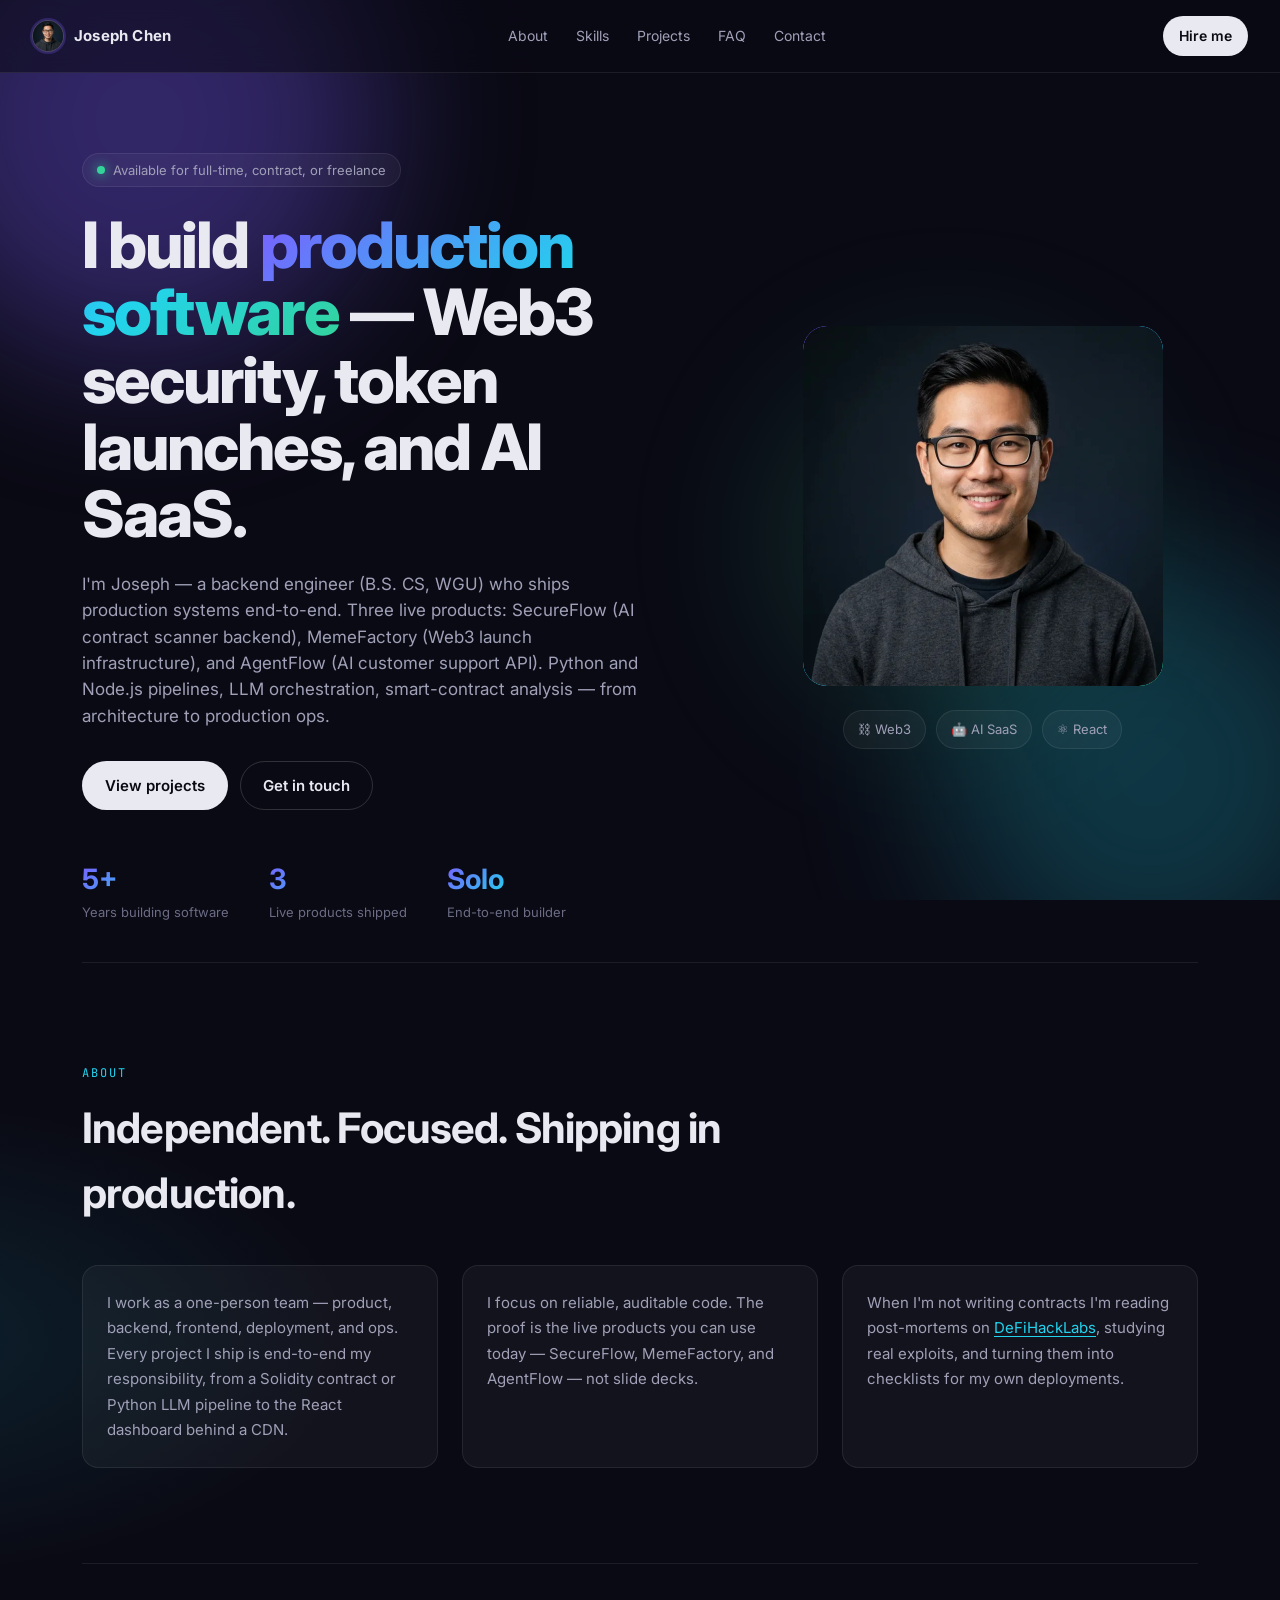
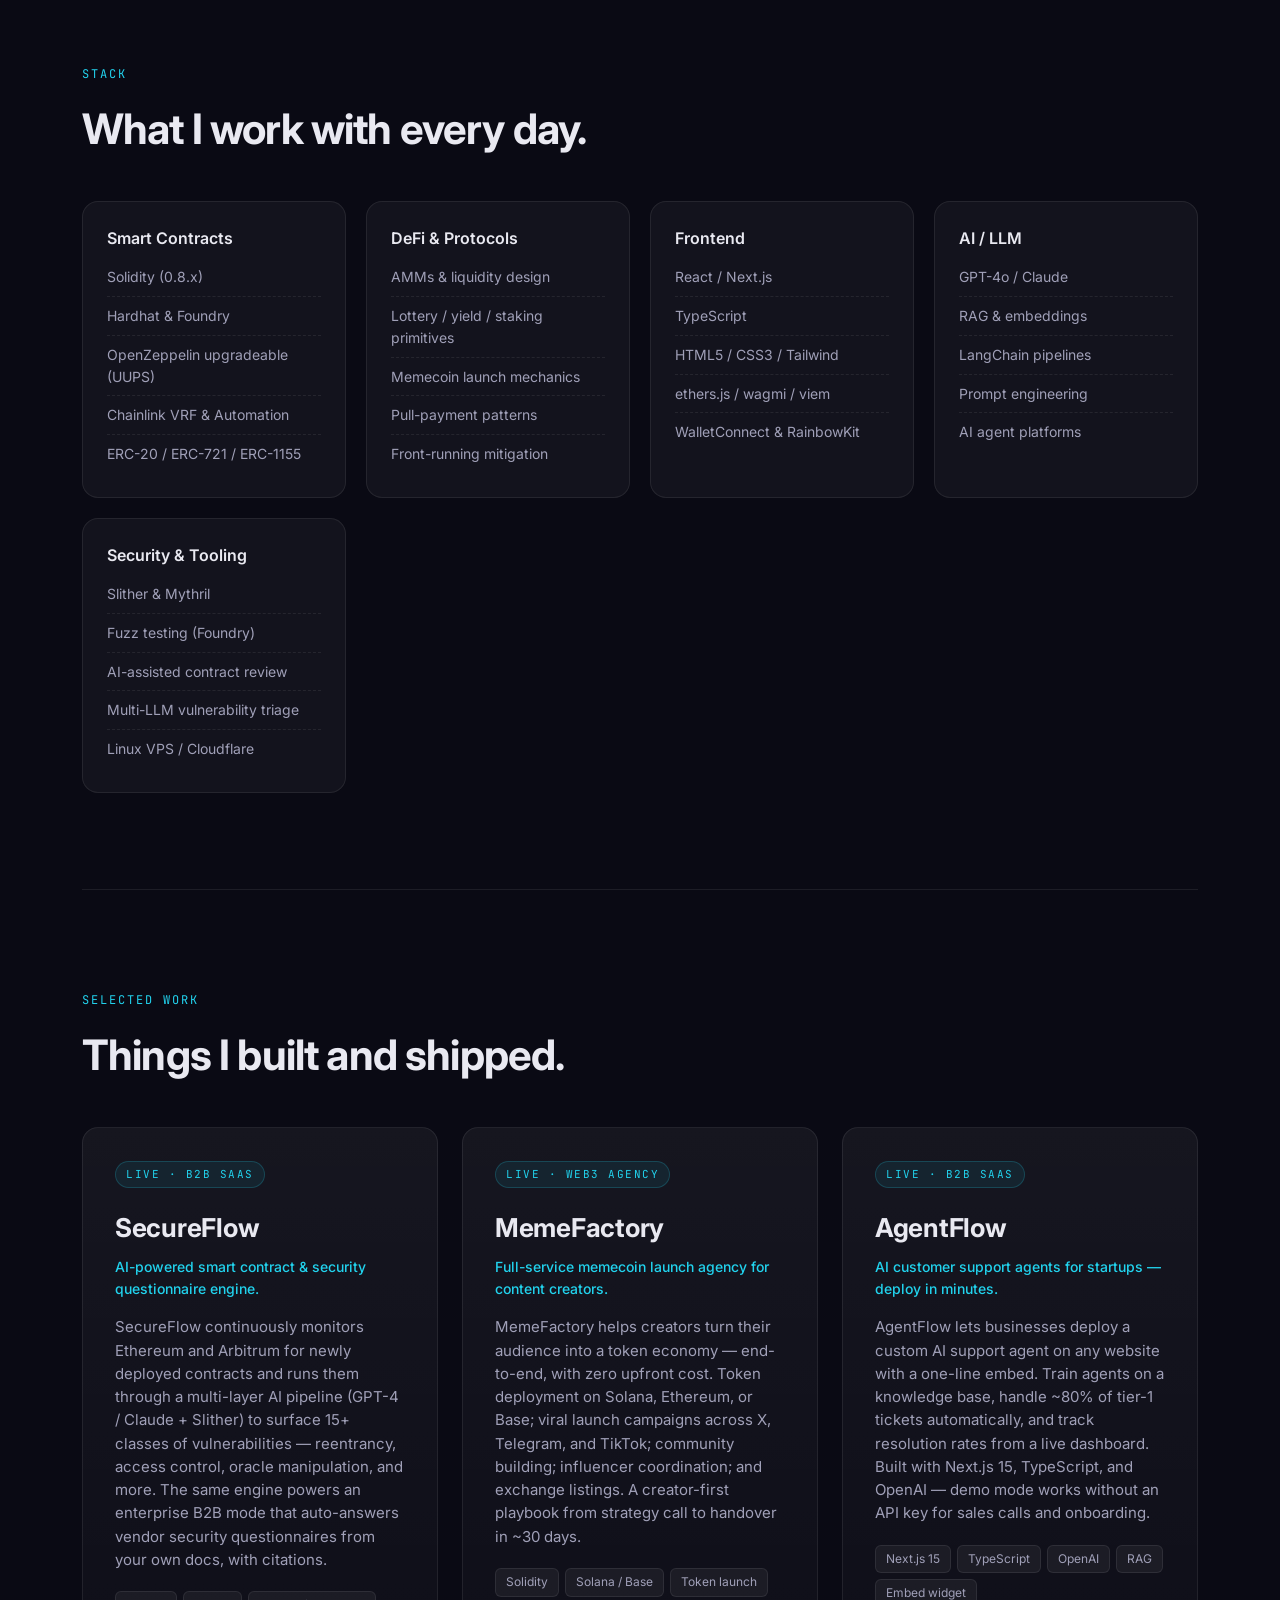
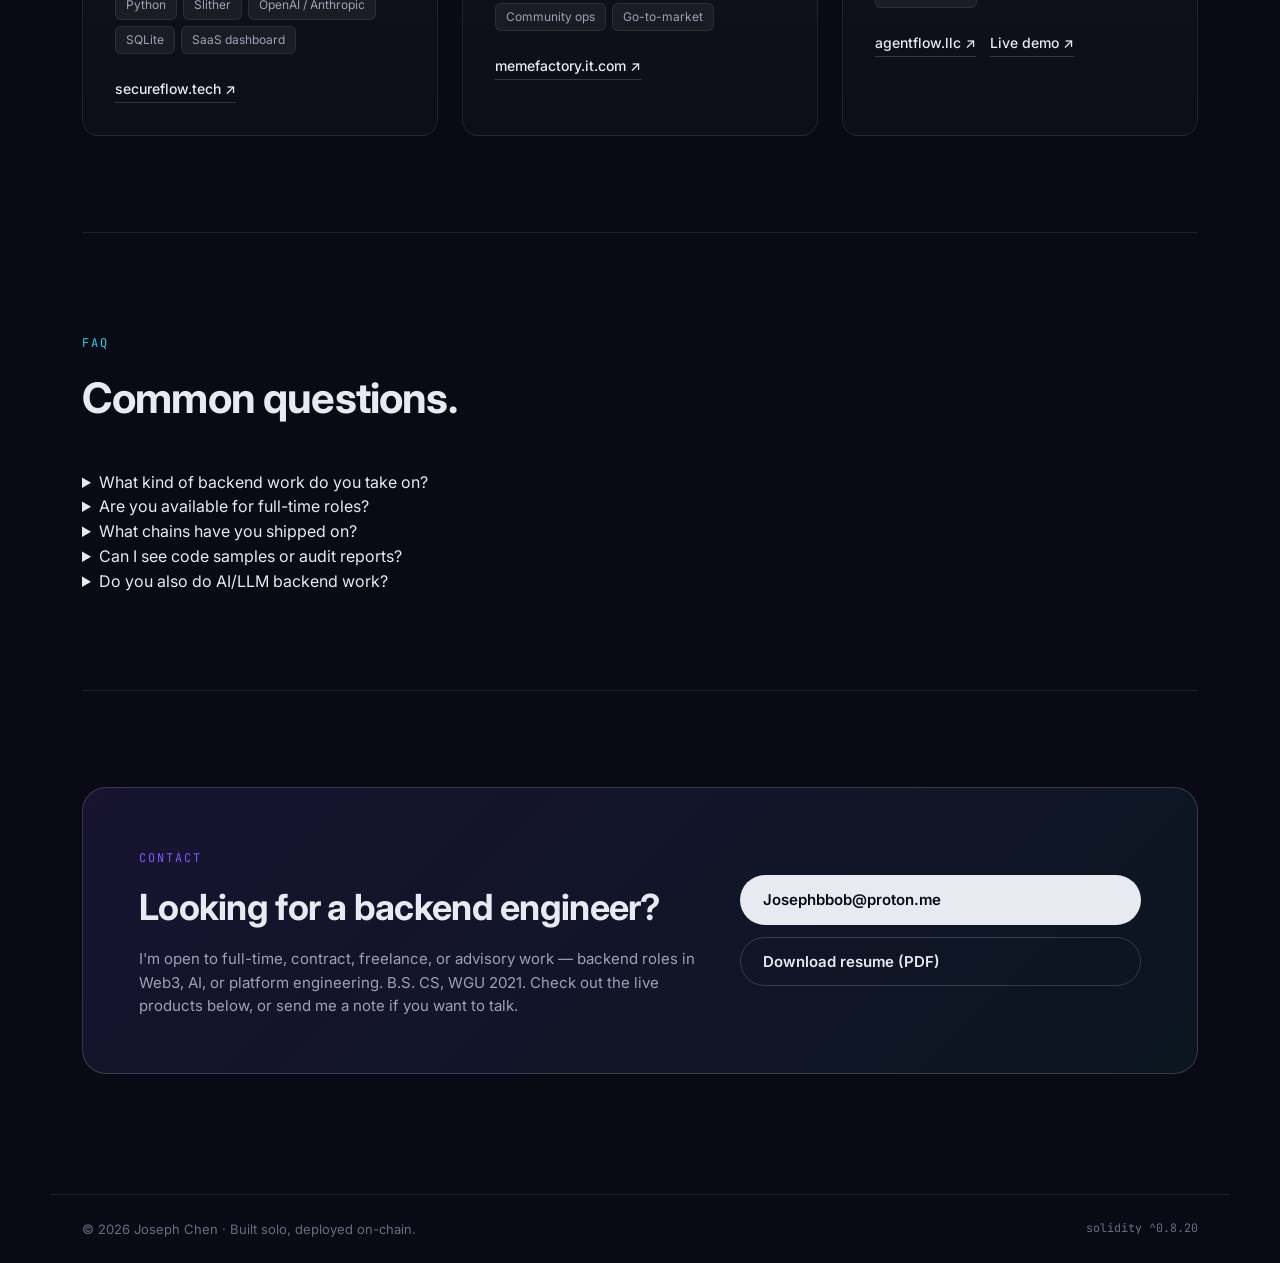
==== commit 8932913b: "Align portfolio copy with backend positioning and refresh resume Co-authored-by: Cursor <cursoragent" ====
--- a/index.html
+++ b/index.html
@@ -26,7 +26,7 @@
   <meta property="og:type" content="website" />
   <meta property="og:site_name" content="Joseph Chen" />
   <meta property="og:title" content="Joseph Chen — Backend Engineer · Blockchain · AI" />
-  <meta property="og:description" content="Full-stack engineer · SecureFlow · MemeFactory · AgentFlow. Solidity, DeFi, AI SaaS, React/Next.js." />
+  <meta property="og:description" content="Backend engineer · SecureFlow · MemeFactory · AgentFlow. Blockchain infrastructure, AI/LLM pipelines, Python & Node.js." />
   <meta property="og:url" content="https://josephchendev.com/" />
   <meta property="og:image" content="https://josephchendev.com/assets/og-image.jpg" />
   <meta property="og:image:width" content="1200" />
@@ -37,7 +37,7 @@
   <!-- Twitter -->
   <meta name="twitter:card" content="summary_large_image" />
   <meta name="twitter:title" content="Joseph Chen — Backend Engineer · Blockchain · AI" />
-  <meta name="twitter:description" content="Full-stack engineer · SecureFlow · MemeFactory · AgentFlow. Solidity, DeFi, AI SaaS, React/Next.js." />
+  <meta name="twitter:description" content="Backend engineer · SecureFlow · MemeFactory · AgentFlow. Blockchain infrastructure, AI/LLM pipelines, Python & Node.js." />
   <meta name="twitter:image" content="https://josephchendev.com/assets/og-image.jpg" />
   <meta name="twitter:image:alt" content="Portrait of Joseph Chen, Web3 developer" />
 
@@ -74,11 +74,11 @@
         "email": "mailto:Josephbbob@proton.me",
         "jobTitle": "Backend Engineer",
         "description": "Backend engineer (B.S. CS, WGU) specializing in blockchain infrastructure and AI systems. Builder of SecureFlow, MemeFactory, and AgentFlow.",
-        "knowsAbout": ["Solidity", "Smart Contracts", "DeFi", "Ethereum", "BNB Chain", "Chainlink VRF", "Chainlink Automation", "Hardhat", "Foundry", "OpenZeppelin", "UUPS Upgradeable Contracts", "ERC-20", "ERC-721", "ERC-1155", "React", "Next.js", "TypeScript", "ethers.js", "wagmi", "viem", "RainbowKit", "WalletConnect", "Slither", "Mythril", "Echidna", "Foundry Fuzzing", "Smart Contract Audits", "Reentrancy Mitigation", "Front-Running Mitigation"],
+        "knowsAbout": ["Python", "Node.js", "Backend Engineering", "REST APIs", "Solidity", "Smart Contracts", "DeFi", "Ethereum", "Arbitrum", "Foundry", "Slither", "GPT-4o", "Claude", "LangChain", "RAG", "LLM Pipelines", "PostgreSQL", "Docker", "Smart Contract Security"],
         "seeks": {
           "@type": "Demand",
-          "name": "Web3 / Solidity / React engineering work",
-          "description": "Open to full-time, contract, or freelance Web3 and React/JS engineering roles. Remote, US-based."
+          "name": "Backend / Blockchain / AI engineering work",
+          "description": "Open to full-time, contract, or freelance backend engineering roles in Web3, AI, or platform teams. Remote, US-based."
         },
         "worksFor": {
           "@type": "Organization",
@@ -101,8 +101,8 @@
         "@type": "WebPage",
         "@id": "https://josephchendev.com/#webpage",
         "url": "https://josephchendev.com/",
-        "name": "Hire Joseph Chen — Web3 Developer (Solidity · DeFi · React)",
-        "description": "Portfolio and contact page for Joseph Chen — full-stack engineer behind SecureFlow, MemeFactory, and AgentFlow.",
+        "name": "Joseph Chen — Backend Engineer (Blockchain · AI)",
+        "description": "Portfolio and contact page for Joseph Chen — backend engineer behind SecureFlow, MemeFactory, and AgentFlow.",
         "isPartOf": { "@id": "https://josephchendev.com/#website" },
         "about": { "@id": "https://josephchendev.com/#person" },
         "primaryImageOfPage": { "@id": "https://josephchendev.com/assets/og-image.jpg" },
@@ -114,17 +114,17 @@
         "@type": "WebSite",
         "@id": "https://josephchendev.com/#website",
         "url": "https://josephchendev.com/",
-        "name": "Joseph Chen — Web3 Developer",
-        "description": "Portfolio of Joseph Chen — Web3 developer building Solidity contracts, DeFi protocols, and React dApps.",
+        "name": "Joseph Chen — Backend Engineer",
+        "description": "Portfolio of Joseph Chen — backend engineer building blockchain infrastructure, AI/LLM pipelines, and production APIs.",
         "inLanguage": "en",
         "publisher": { "@id": "https://josephchendev.com/#person" }
       },
       {
         "@type": "ProfessionalService",
-        "name": "Joseph Chen — Web3 Development Services",
+        "name": "Joseph Chen — Backend Engineering Services",
         "url": "https://josephchendev.com/",
         "areaServed": "Worldwide",
-        "serviceType": ["Smart Contract Development", "DeFi Protocol Design", "Smart Contract Audits", "dApp Frontend Development"],
+        "serviceType": ["Backend Engineering", "Blockchain Infrastructure", "AI/LLM Systems", "Smart Contract Analysis", "API Design"],
         "provider": { "@id": "https://josephchendev.com/#person" }
       },
       {
@@ -141,10 +141,10 @@
         "mainEntity": [
           {
             "@type": "Question",
-            "name": "What kind of Web3 work do you take on?",
+            "name": "What kind of backend work do you take on?",
             "acceptedAnswer": {
               "@type": "Answer",
-              "text": "Smart contract development (Solidity, Hardhat, Foundry), DeFi protocol design, dApp frontends (React / Next.js / wagmi / ethers), audit prep, and full-stack launches. I take on a small number of projects per quarter so I can ship them end-to-end."
+              "text": "Production backend systems: Python/Node.js APIs, async workers, LLM pipelines, blockchain data ingestion, smart-contract analysis (Slither), RAG inference, and deployment automation. I ship end-to-end — schema design through production monitoring."
             }
           },
           {
@@ -173,10 +173,10 @@
           },
           {
             "@type": "Question",
-            "name": "Do you also do non-Web3 React work?",
+            "name": "Do you also do AI/LLM backend work?",
             "acceptedAnswer": {
               "@type": "Answer",
-              "text": "Yes. I have 5+ years of React / Next.js / TypeScript experience and regularly take on general frontend or full-stack JavaScript work."
+              "text": "Yes. AgentFlow and SecureFlow both run production multi-LLM pipelines — RAG, embedding ingestion, GPT-4o/Claude orchestration, and structured inference APIs."
             }
           }
         ]
@@ -455,10 +455,10 @@
       </div>
       <div class="faq-list">
         <details class="faq-item">
-          <summary>What kind of Web3 work do you take on?</summary>
-          <p>Smart contract development (Solidity, Hardhat, Foundry), DeFi protocol design,
-             dApp frontends (React / Next.js / wagmi / ethers), audit prep, and full-stack
-             launches. I take on a small number of projects per quarter so I can ship them end-to-end.</p>
+          <summary>What kind of backend work do you take on?</summary>
+          <p>Production backend systems: Python/Node.js APIs, async workers, LLM pipelines,
+             blockchain data ingestion, smart-contract analysis (Slither), RAG inference,
+             and deployment automation. I ship end-to-end — schema design through production monitoring.</p>
         </details>
         <details class="faq-item">
           <summary>Are you available for full-time roles?</summary>
@@ -475,9 +475,9 @@
              walkthroughs and audit summaries available on request via email.</p>
         </details>
         <details class="faq-item">
-          <summary>Do you also do non-Web3 React work?</summary>
-          <p>Yes. 5+ years of React / Next.js / TypeScript experience and regularly take on general
-             frontend or full-stack JavaScript work.</p>
+          <summary>Do you also do AI/LLM backend work?</summary>
+          <p>Yes. AgentFlow and SecureFlow both run production multi-LLM pipelines — RAG,
+             embedding ingestion, GPT-4o/Claude orchestration, and structured inference APIs.</p>
         </details>
       </div>
     </section>
@@ -486,11 +486,11 @@
       <div class="contact-card">
         <div>
           <span class="kicker">Contact</span>
-          <h2 id="contact-heading">Looking for a full-stack or Web3 engineer?</h2>
+          <h2 id="contact-heading">Looking for a backend engineer?</h2>
           <p>
-            I'm open to full-time, contract, freelance, or advisory work — Web3, AI, or
-            general React/TypeScript. Check out the live products below, or send me a note
-            if you want to talk.
+            I'm open to full-time, contract, freelance, or advisory work — backend roles in
+            Web3, AI, or platform engineering. B.S. CS, WGU 2021. Check out the live products
+            below, or send me a note if you want to talk.
           </p>
         </div>
         <div class="contact-actions">
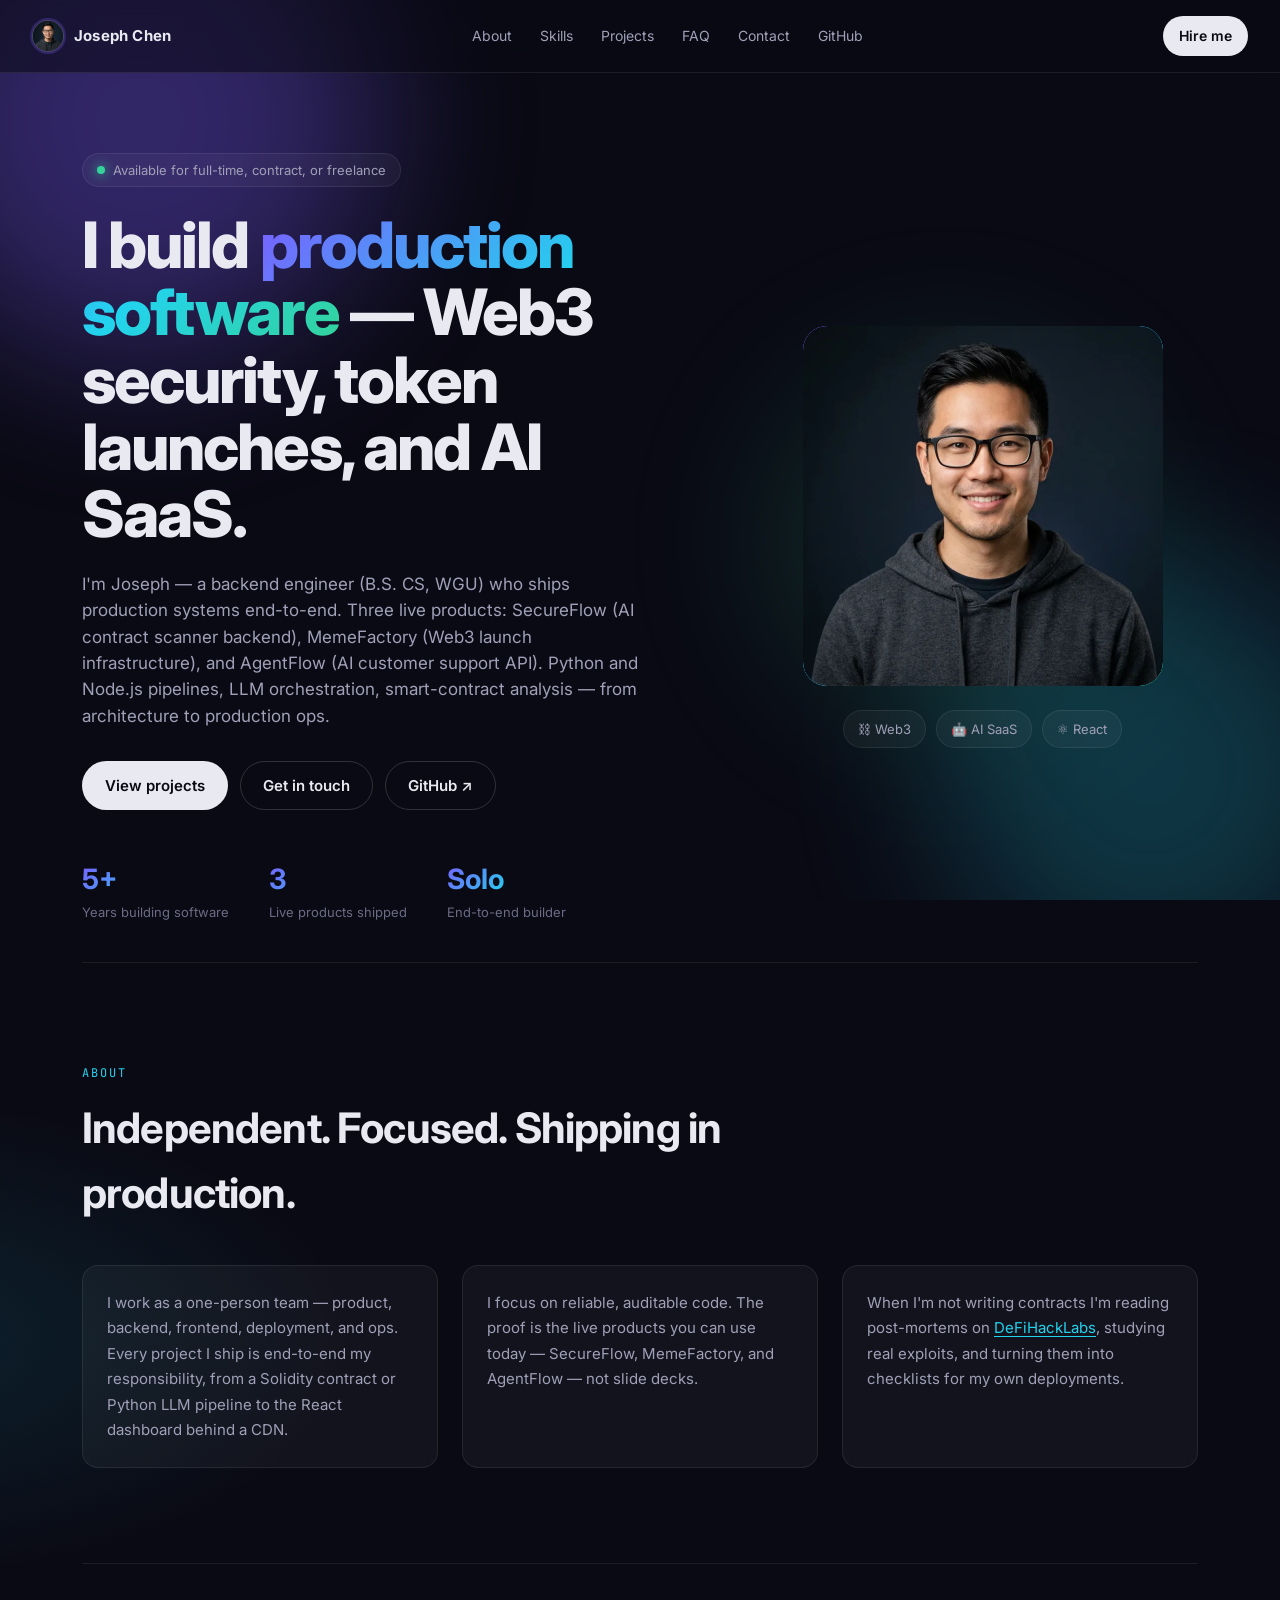
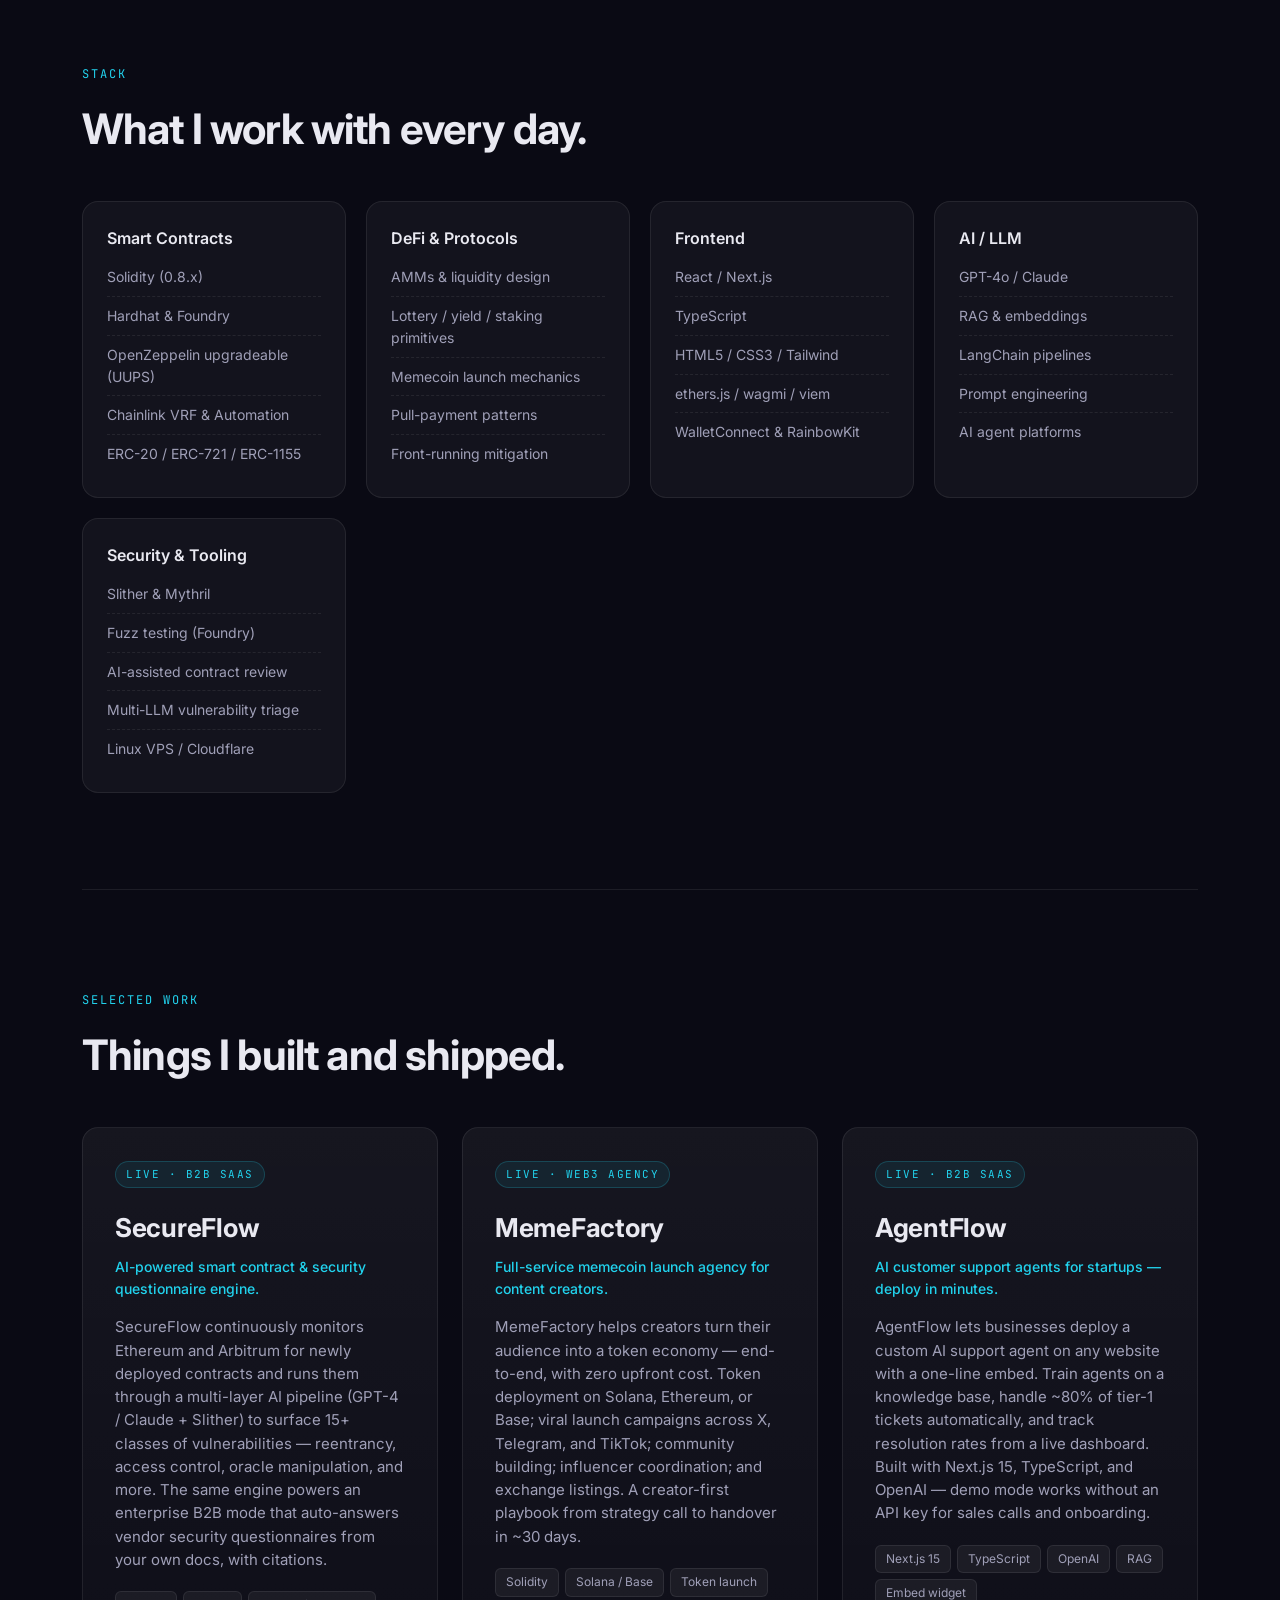
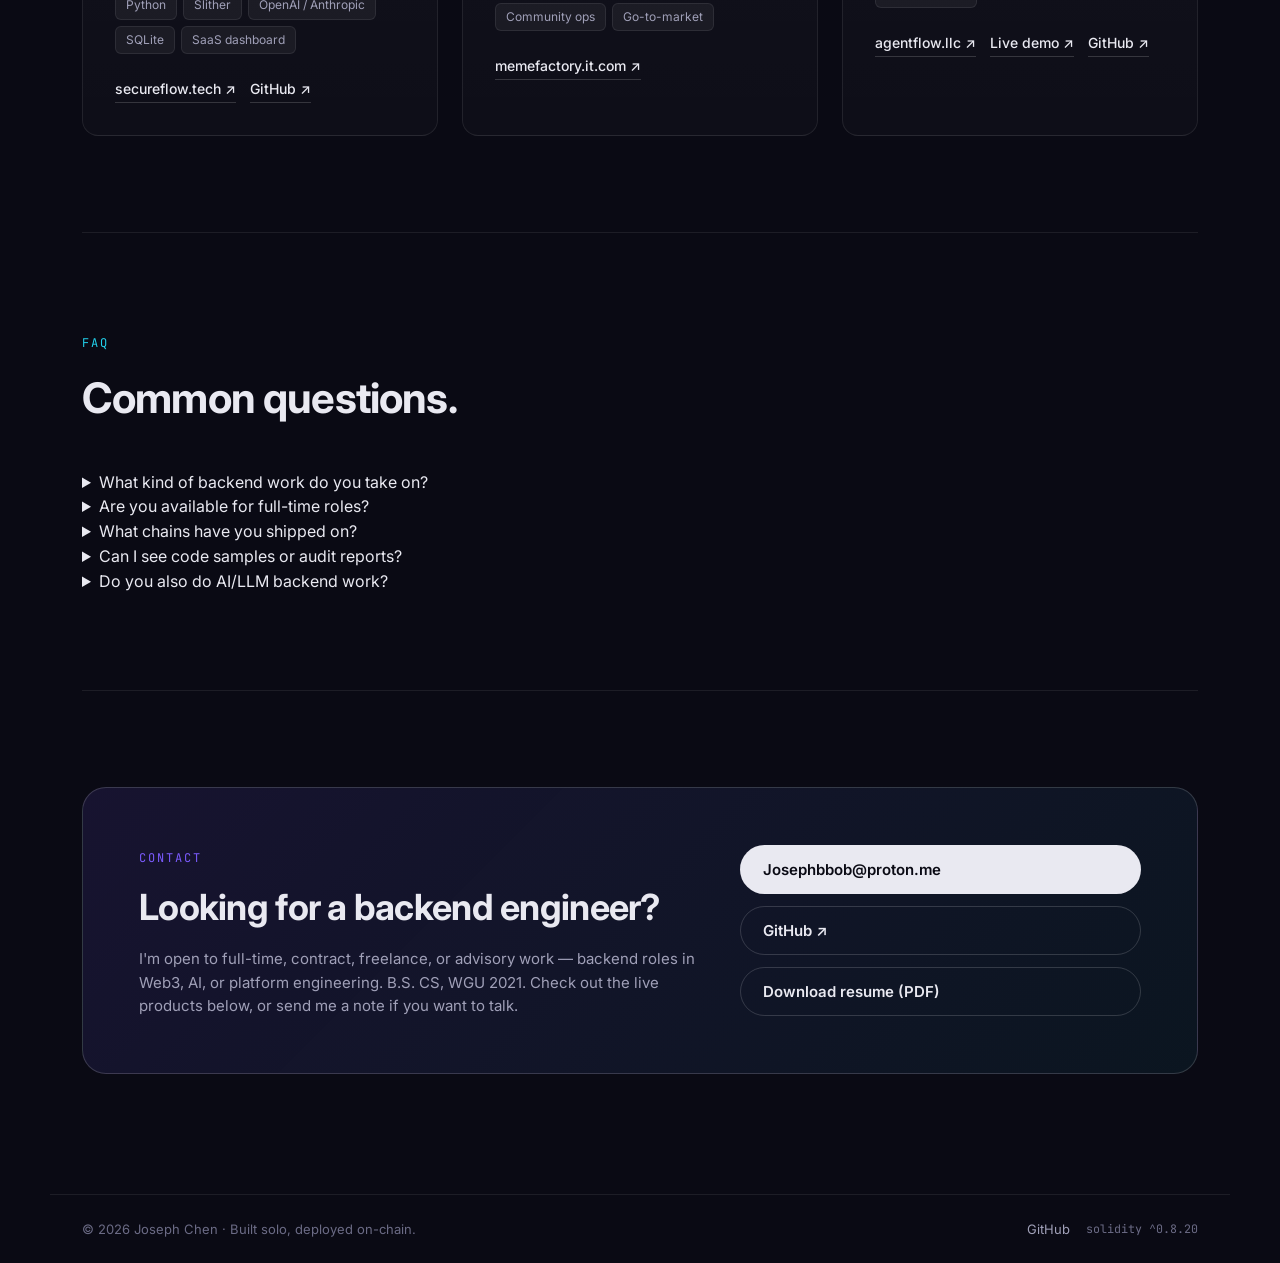
==== commit 5cc4e57f: "Add visible GitHub links across portfolio site. Nav, hero, project cards, contact, and footer now li" ====
--- a/index.html
+++ b/index.html
@@ -247,6 +247,7 @@
       <a href="#projects">Projects</a>
       <a href="#faq">FAQ</a>
       <a href="#contact">Contact</a>
+      <a href="https://github.com/JosephChen2027" target="_blank" rel="noopener noreferrer me">GitHub</a>
     </nav>
     <a class="nav-cta" href="#contact">Hire me</a>
   </header>
@@ -271,6 +272,7 @@
           <div class="cta-row">
             <a class="btn primary" href="#projects">View projects</a>
             <a class="btn ghost" href="#contact">Get in touch</a>
+            <a class="btn ghost" href="https://github.com/JosephChen2027" target="_blank" rel="noopener noreferrer me">GitHub ↗</a>
           </div>
           <ul class="stats">
             <li><strong>5+</strong><span>Years building software</span></li>
@@ -404,6 +406,7 @@
           </ul>
           <div class="project-links">
             <a href="https://secureflow.tech" target="_blank" rel="noopener noreferrer">secureflow.tech ↗</a>
+            <a href="https://github.com/JosephChen2027/secureflow" target="_blank" rel="noopener noreferrer">GitHub ↗</a>
           </div>
         </article>
 
@@ -443,6 +446,7 @@
           <div class="project-links">
             <a href="https://agentflow.llc" target="_blank" rel="noopener noreferrer">agentflow.llc ↗</a>
             <a href="https://agentflow.llc/demo" target="_blank" rel="noopener noreferrer">Live demo ↗</a>
+            <a href="https://github.com/JosephChen2027/agentflow" target="_blank" rel="noopener noreferrer">GitHub ↗</a>
           </div>
         </article>
       </div>
@@ -495,6 +499,7 @@
         </div>
         <div class="contact-actions">
           <a class="btn primary" href="mailto:Josephbbob@proton.me">Josephbbob@proton.me</a>
+          <a class="btn ghost" href="https://github.com/JosephChen2027" target="_blank" rel="noopener noreferrer me">GitHub ↗</a>
           <a class="btn ghost" href="/resume.pdf" download>Download resume (PDF)</a>
         </div>
       </div>
@@ -503,7 +508,10 @@
 
   <footer class="footer" role="contentinfo">
     <span>© <span id="year"></span> Joseph Chen · Built solo, deployed on-chain.</span>
-    <span class="mono">solidity ^0.8.20</span>
+    <span class="footer-links">
+      <a href="https://github.com/JosephChen2027" target="_blank" rel="noopener noreferrer me">GitHub</a>
+      <span class="mono">solidity ^0.8.20</span>
+    </span>
   </footer>
 
   <script src="script.js" defer></script>
--- a/styles.css
+++ b/styles.css
@@ -394,11 +394,16 @@
   padding: 24px 32px;
   display: flex;
   justify-content: space-between;
+  align-items: center;
+  gap: 16px;
   font-size: 13px;
   color: var(--text-mute);
   max-width: var(--max);
   margin: 0 auto;
 }
+.footer-links { display: flex; align-items: center; gap: 16px; }
+.footer-links a { color: var(--text-dim); transition: color 0.2s; }
+.footer-links a:hover { color: var(--accent-2); }
 @media (max-width: 600px) { .footer { flex-direction: column; gap: 8px; padding: 24px 20px; } }
 
 /* ---------- 404 page ---------- */
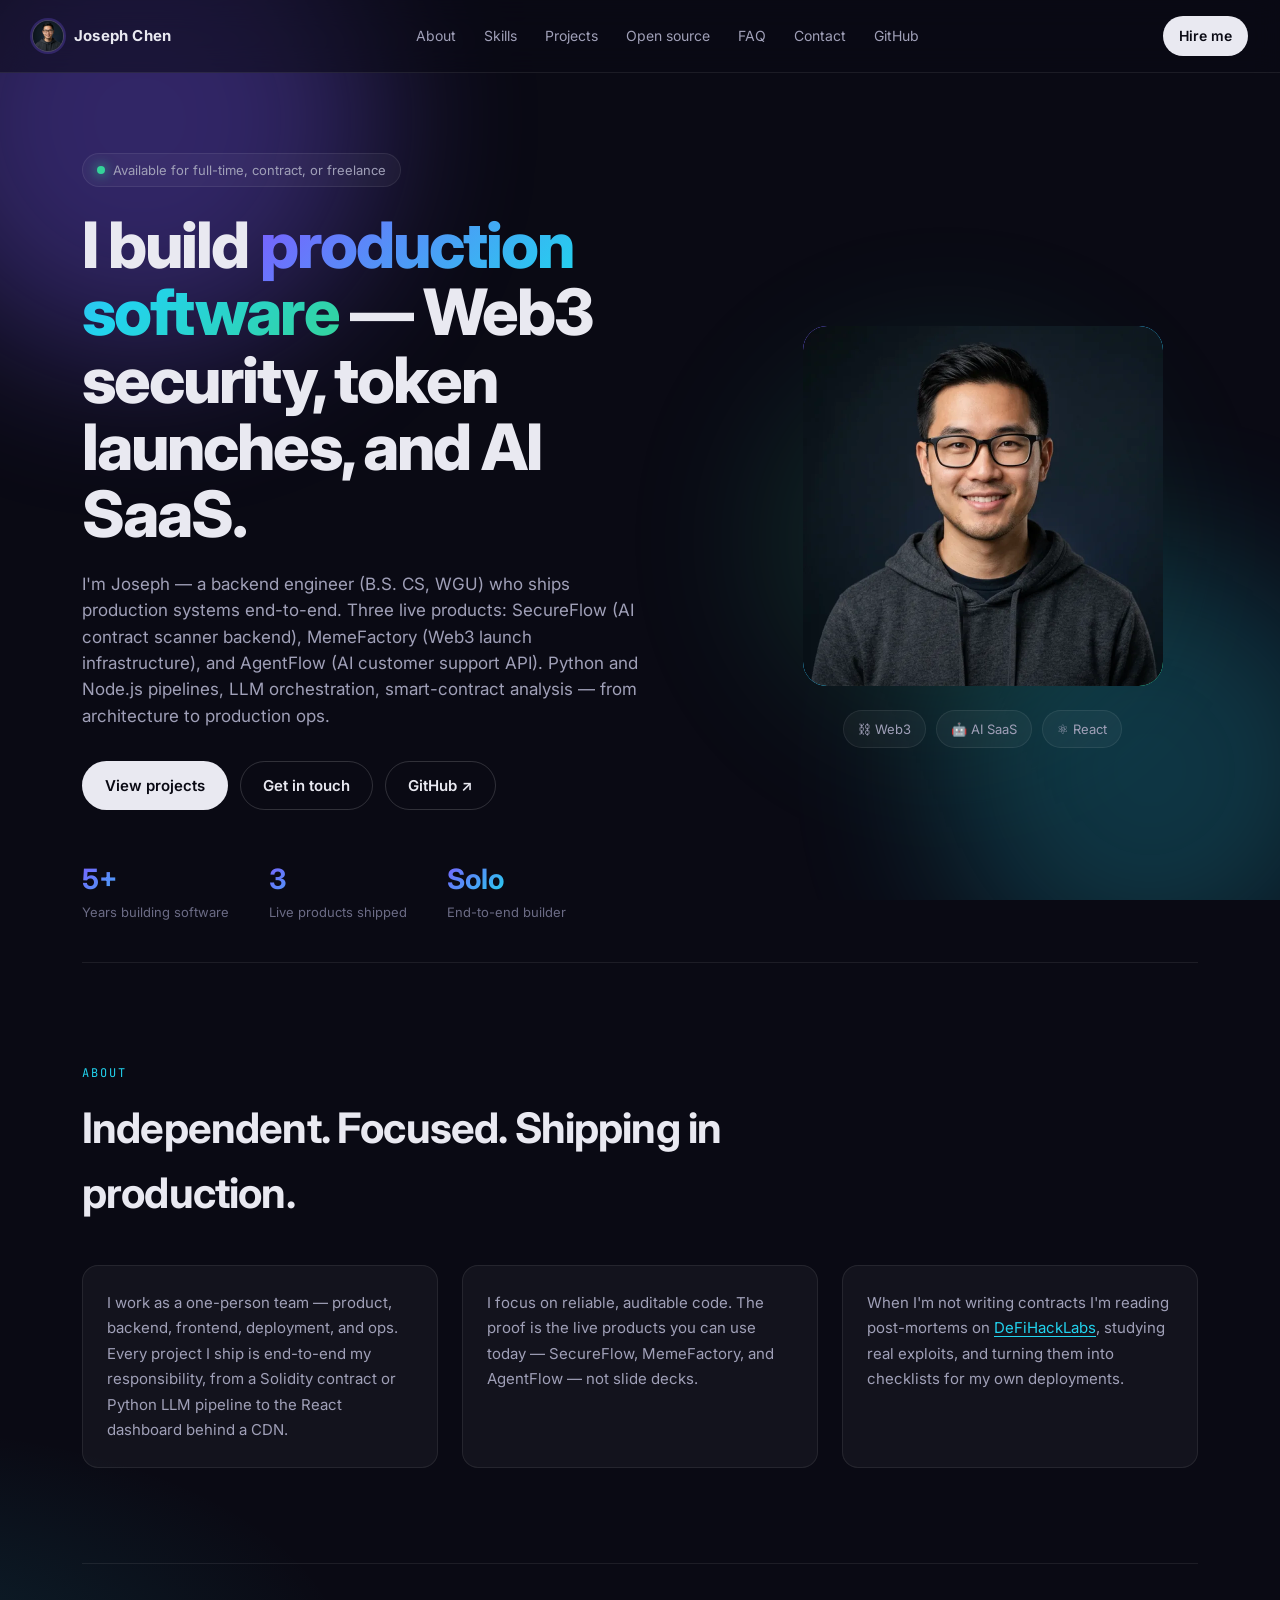
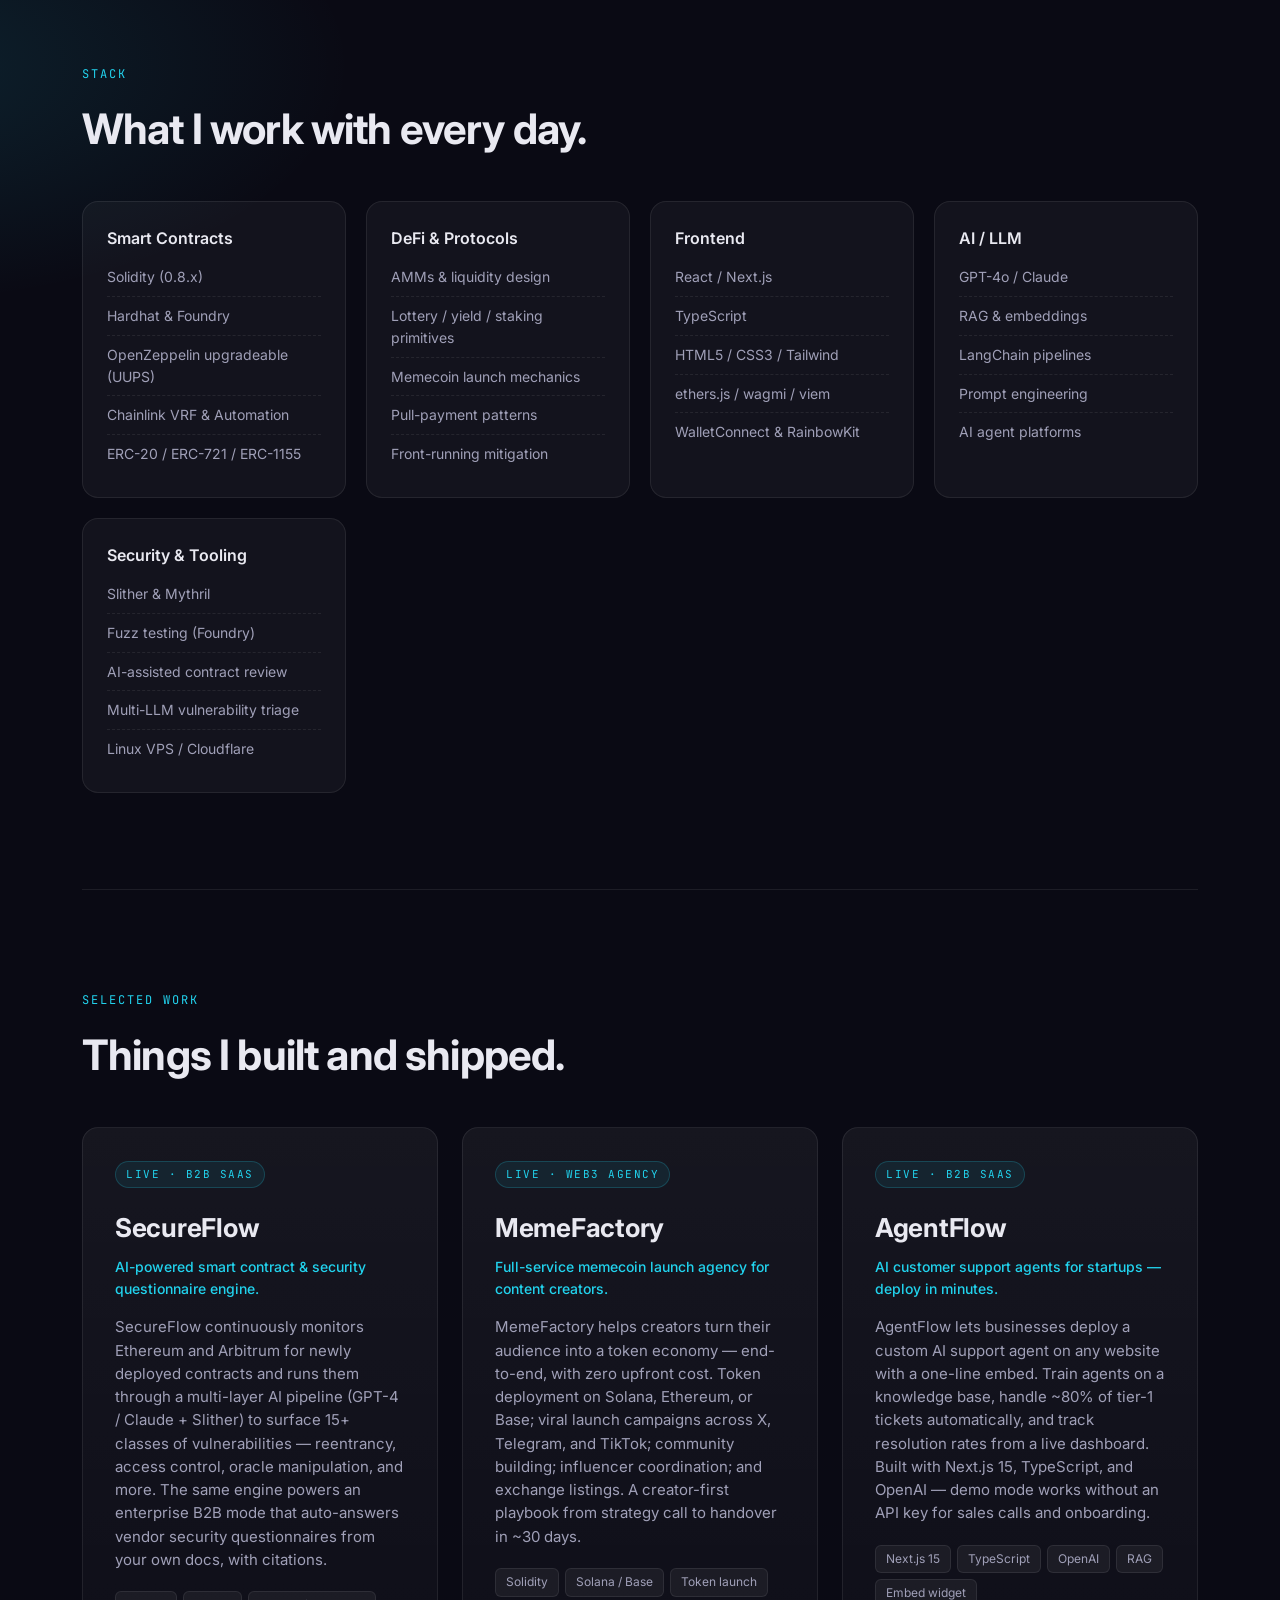
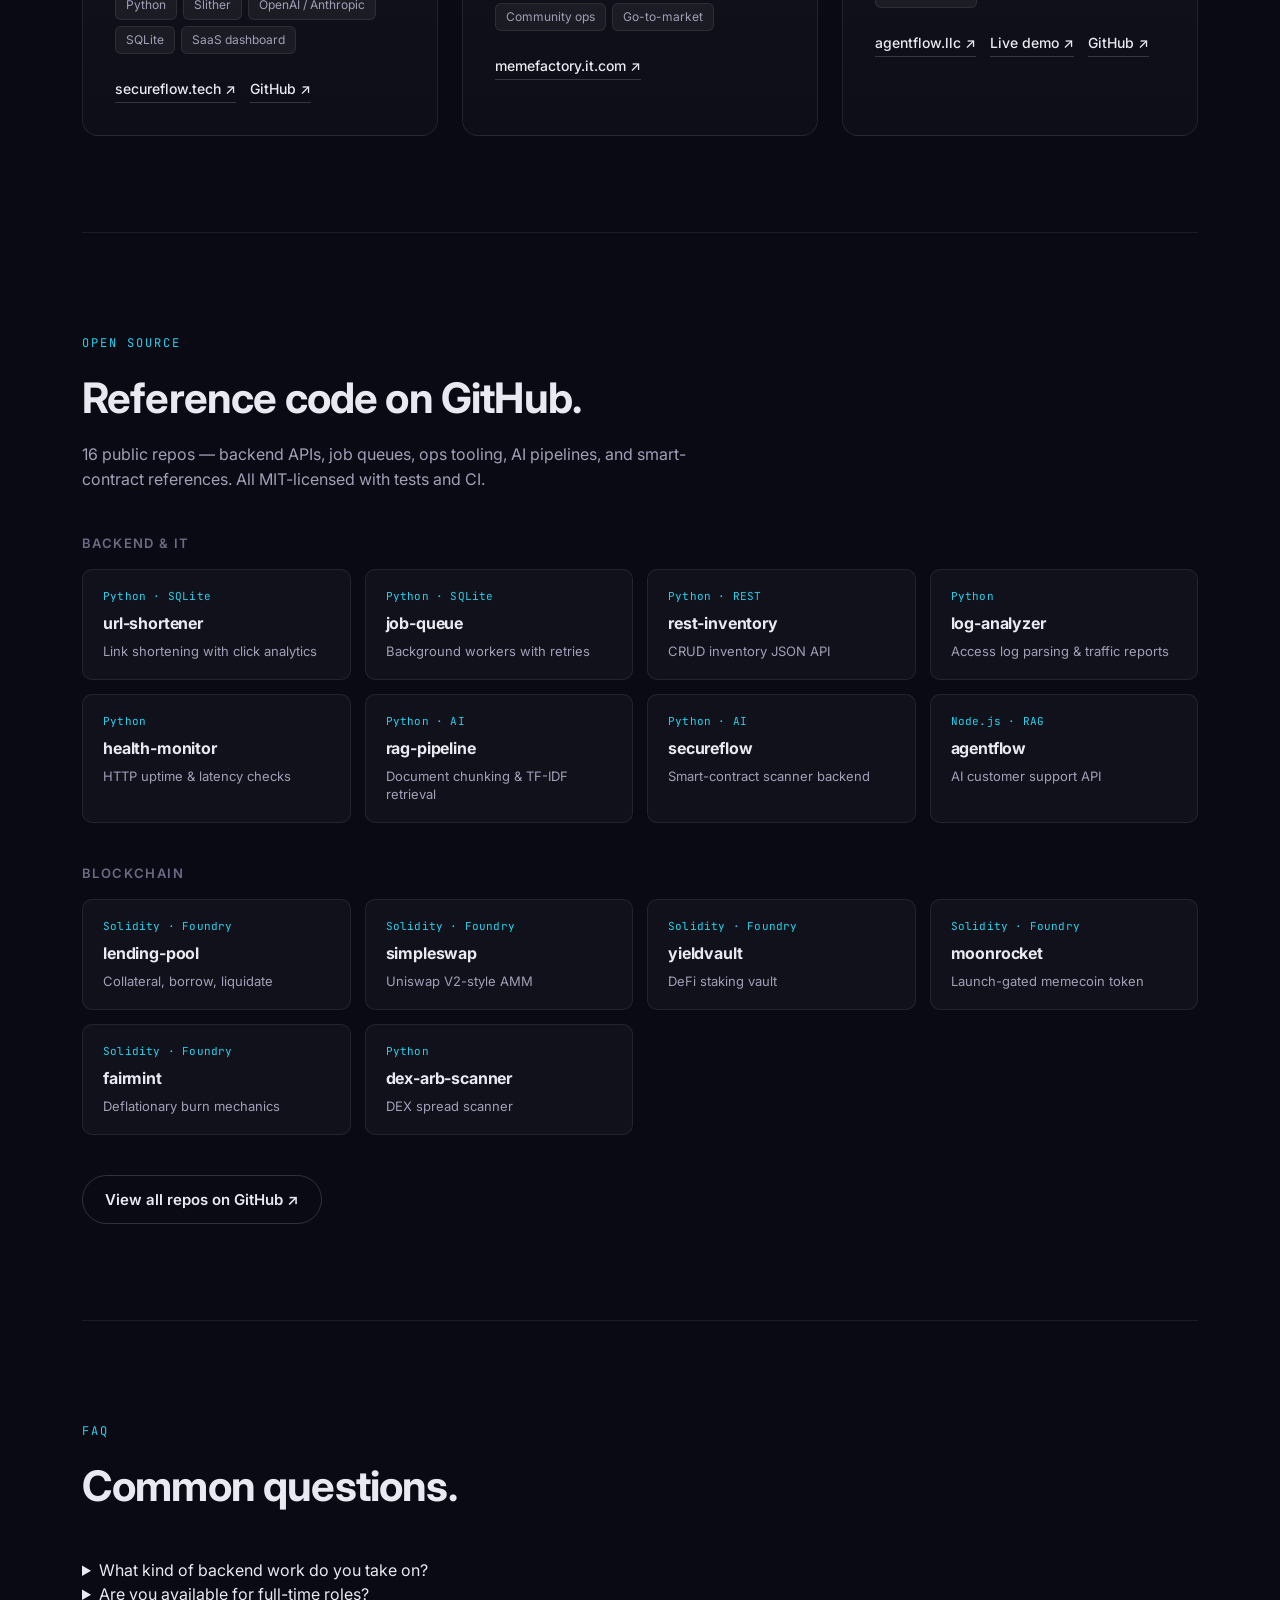
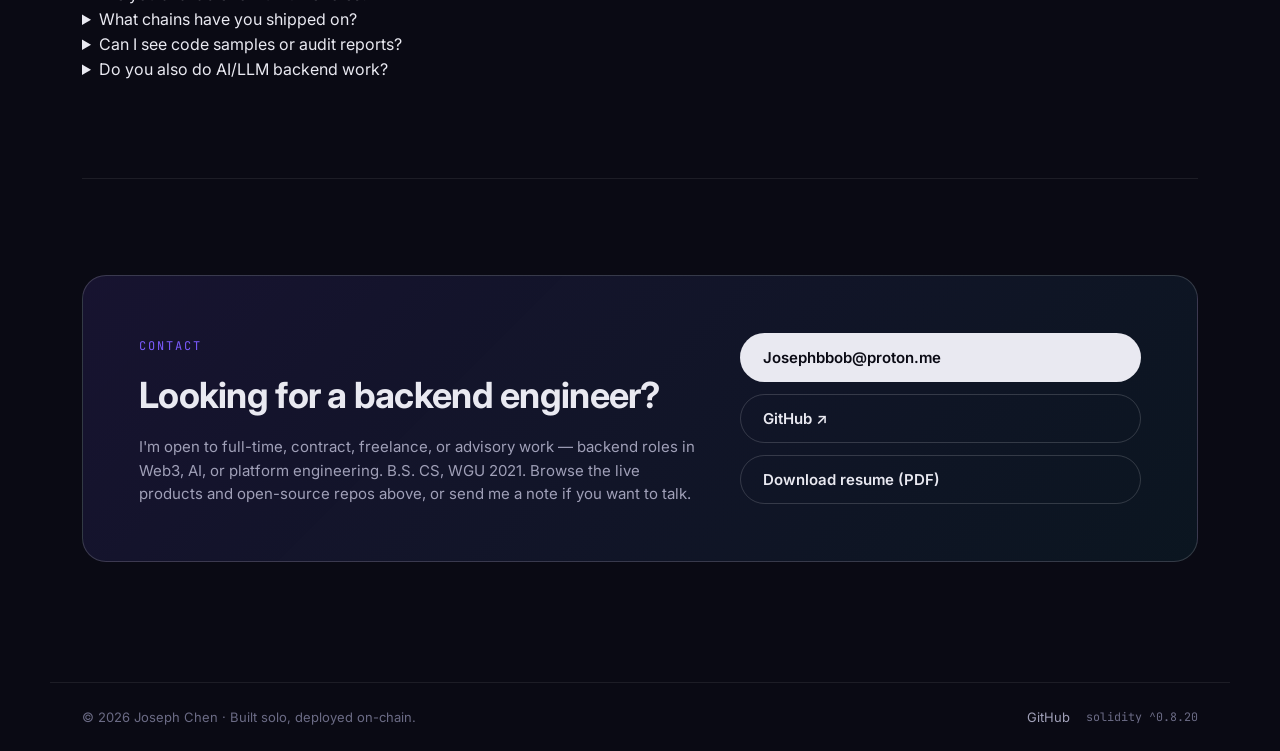
==== commit 7f43746b: "Add open source section with GitHub repo grid. Backend/IT repos listed first for general hiring mana" ====
--- a/index.html
+++ b/index.html
@@ -133,7 +133,8 @@
           { "@type": "ListItem", "position": 1, "name": "Home",     "item": "https://josephchendev.com/" },
           { "@type": "ListItem", "position": 2, "name": "About",    "item": "https://josephchendev.com/#about" },
           { "@type": "ListItem", "position": 3, "name": "Projects", "item": "https://josephchendev.com/#projects" },
-          { "@type": "ListItem", "position": 4, "name": "Contact",  "item": "https://josephchendev.com/#contact" }
+          { "@type": "ListItem", "position": 4, "name": "Open source", "item": "https://josephchendev.com/#opensource" },
+          { "@type": "ListItem", "position": 5, "name": "Contact",  "item": "https://josephchendev.com/#contact" }
         ]
       },
       {
@@ -245,6 +246,7 @@
       <a href="#about">About</a>
       <a href="#skills">Skills</a>
       <a href="#projects">Projects</a>
+      <a href="#opensource">Open source</a>
       <a href="#faq">FAQ</a>
       <a href="#contact">Contact</a>
       <a href="https://github.com/JosephChen2027" target="_blank" rel="noopener noreferrer me">GitHub</a>
@@ -452,6 +454,103 @@
       </div>
     </section>
 
+    <section id="opensource" class="section" aria-labelledby="opensource-heading">
+      <div class="section-head">
+        <span class="kicker">Open source</span>
+        <h2 id="opensource-heading">Reference code on GitHub.</h2>
+        <p class="section-lede">
+          16 public repos — backend APIs, job queues, ops tooling, AI pipelines, and smart-contract
+          references. All MIT-licensed with tests and CI.
+        </p>
+      </div>
+
+      <div class="oss-group">
+        <h3 class="oss-group-title">Backend &amp; IT</h3>
+        <div class="oss-grid">
+          <a class="oss-card" href="https://github.com/JosephChen2027/url-shortener" target="_blank" rel="noopener noreferrer">
+            <span class="oss-stack">Python · SQLite</span>
+            <strong>url-shortener</strong>
+            <span>Link shortening with click analytics</span>
+          </a>
+          <a class="oss-card" href="https://github.com/JosephChen2027/job-queue" target="_blank" rel="noopener noreferrer">
+            <span class="oss-stack">Python · SQLite</span>
+            <strong>job-queue</strong>
+            <span>Background workers with retries</span>
+          </a>
+          <a class="oss-card" href="https://github.com/JosephChen2027/rest-inventory" target="_blank" rel="noopener noreferrer">
+            <span class="oss-stack">Python · REST</span>
+            <strong>rest-inventory</strong>
+            <span>CRUD inventory JSON API</span>
+          </a>
+          <a class="oss-card" href="https://github.com/JosephChen2027/log-analyzer" target="_blank" rel="noopener noreferrer">
+            <span class="oss-stack">Python</span>
+            <strong>log-analyzer</strong>
+            <span>Access log parsing &amp; traffic reports</span>
+          </a>
+          <a class="oss-card" href="https://github.com/JosephChen2027/health-monitor" target="_blank" rel="noopener noreferrer">
+            <span class="oss-stack">Python</span>
+            <strong>health-monitor</strong>
+            <span>HTTP uptime &amp; latency checks</span>
+          </a>
+          <a class="oss-card" href="https://github.com/JosephChen2027/rag-pipeline" target="_blank" rel="noopener noreferrer">
+            <span class="oss-stack">Python · AI</span>
+            <strong>rag-pipeline</strong>
+            <span>Document chunking &amp; TF-IDF retrieval</span>
+          </a>
+          <a class="oss-card" href="https://github.com/JosephChen2027/secureflow" target="_blank" rel="noopener noreferrer">
+            <span class="oss-stack">Python · AI</span>
+            <strong>secureflow</strong>
+            <span>Smart-contract scanner backend</span>
+          </a>
+          <a class="oss-card" href="https://github.com/JosephChen2027/agentflow" target="_blank" rel="noopener noreferrer">
+            <span class="oss-stack">Node.js · RAG</span>
+            <strong>agentflow</strong>
+            <span>AI customer support API</span>
+          </a>
+        </div>
+      </div>
+
+      <div class="oss-group">
+        <h3 class="oss-group-title">Blockchain</h3>
+        <div class="oss-grid">
+          <a class="oss-card" href="https://github.com/JosephChen2027/lending-pool" target="_blank" rel="noopener noreferrer">
+            <span class="oss-stack">Solidity · Foundry</span>
+            <strong>lending-pool</strong>
+            <span>Collateral, borrow, liquidate</span>
+          </a>
+          <a class="oss-card" href="https://github.com/JosephChen2027/simpleswap" target="_blank" rel="noopener noreferrer">
+            <span class="oss-stack">Solidity · Foundry</span>
+            <strong>simpleswap</strong>
+            <span>Uniswap V2-style AMM</span>
+          </a>
+          <a class="oss-card" href="https://github.com/JosephChen2027/yieldvault" target="_blank" rel="noopener noreferrer">
+            <span class="oss-stack">Solidity · Foundry</span>
+            <strong>yieldvault</strong>
+            <span>DeFi staking vault</span>
+          </a>
+          <a class="oss-card" href="https://github.com/JosephChen2027/moonrocket" target="_blank" rel="noopener noreferrer">
+            <span class="oss-stack">Solidity · Foundry</span>
+            <strong>moonrocket</strong>
+            <span>Launch-gated memecoin token</span>
+          </a>
+          <a class="oss-card" href="https://github.com/JosephChen2027/fairmint" target="_blank" rel="noopener noreferrer">
+            <span class="oss-stack">Solidity · Foundry</span>
+            <strong>fairmint</strong>
+            <span>Deflationary burn mechanics</span>
+          </a>
+          <a class="oss-card" href="https://github.com/JosephChen2027/dex-arb-scanner" target="_blank" rel="noopener noreferrer">
+            <span class="oss-stack">Python</span>
+            <strong>dex-arb-scanner</strong>
+            <span>DEX spread scanner</span>
+          </a>
+        </div>
+      </div>
+
+      <div class="oss-cta">
+        <a class="btn ghost" href="https://github.com/JosephChen2027" target="_blank" rel="noopener noreferrer me">View all repos on GitHub ↗</a>
+      </div>
+    </section>
+
     <section id="faq" class="section" aria-labelledby="faq-heading">
       <div class="section-head">
         <span class="kicker">FAQ</span>
@@ -493,8 +592,8 @@
           <h2 id="contact-heading">Looking for a backend engineer?</h2>
           <p>
             I'm open to full-time, contract, freelance, or advisory work — backend roles in
-            Web3, AI, or platform engineering. B.S. CS, WGU 2021. Check out the live products
-            below, or send me a note if you want to talk.
+            Web3, AI, or platform engineering. B.S. CS, WGU 2021. Browse the live products and
+            open-source repos above, or send me a note if you want to talk.
           </p>
         </div>
         <div class="contact-actions">
--- a/styles.css
+++ b/styles.css
@@ -366,6 +366,61 @@
 }
 .project-links a:hover { color: var(--accent-2); border-color: var(--accent-2); }
 
+/* ---------- Open source ---------- */
+.section-lede {
+  max-width: 62ch;
+  margin: 12px 0 0;
+  color: var(--text-dim);
+  font-size: 16px;
+  line-height: 1.6;
+}
+.oss-group { margin-bottom: 40px; }
+.oss-group-title {
+  font-size: 13px;
+  letter-spacing: 1.4px;
+  text-transform: uppercase;
+  color: var(--text-mute);
+  margin: 0 0 16px;
+  font-weight: 600;
+}
+.oss-grid {
+  display: grid;
+  grid-template-columns: repeat(auto-fill, minmax(240px, 1fr));
+  gap: 14px;
+}
+.oss-card {
+  display: flex;
+  flex-direction: column;
+  gap: 6px;
+  padding: 18px 20px;
+  border-radius: var(--radius-sm);
+  border: 1px solid var(--border);
+  background: rgba(255, 255, 255, 0.03);
+  transition: transform 0.2s, border-color 0.2s, background 0.2s;
+}
+.oss-card:hover {
+  transform: translateY(-3px);
+  border-color: var(--border-strong);
+  background: rgba(255, 255, 255, 0.05);
+  color: var(--text);
+}
+.oss-card strong {
+  font-size: 16px;
+  letter-spacing: -0.01em;
+}
+.oss-card span:last-child {
+  font-size: 13px;
+  color: var(--text-dim);
+  line-height: 1.45;
+}
+.oss-stack {
+  font-family: 'JetBrains Mono', ui-monospace, monospace;
+  font-size: 11px;
+  color: var(--accent-2);
+  letter-spacing: 0.2px;
+}
+.oss-cta { margin-top: 8px; }
+
 /* ---------- Contact ---------- */
 .contact { padding-bottom: 120px; }
 .contact-card {
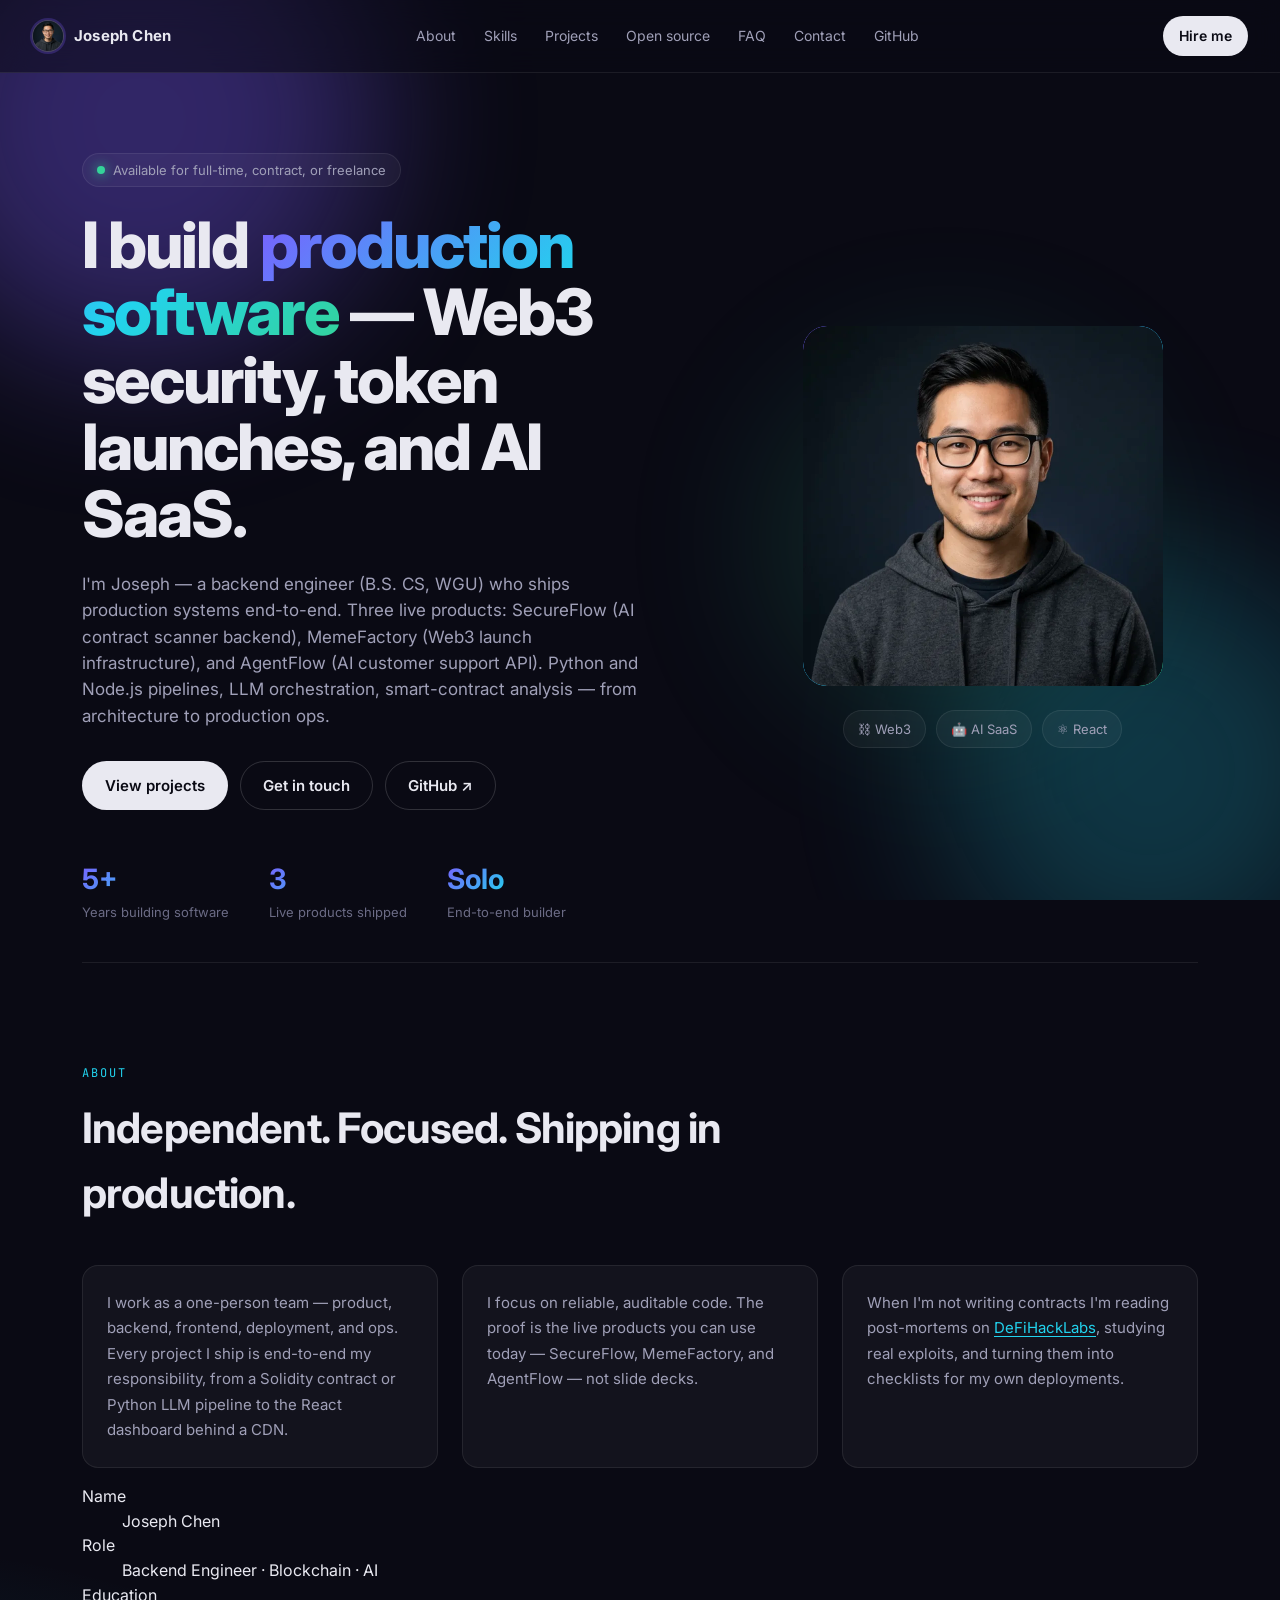
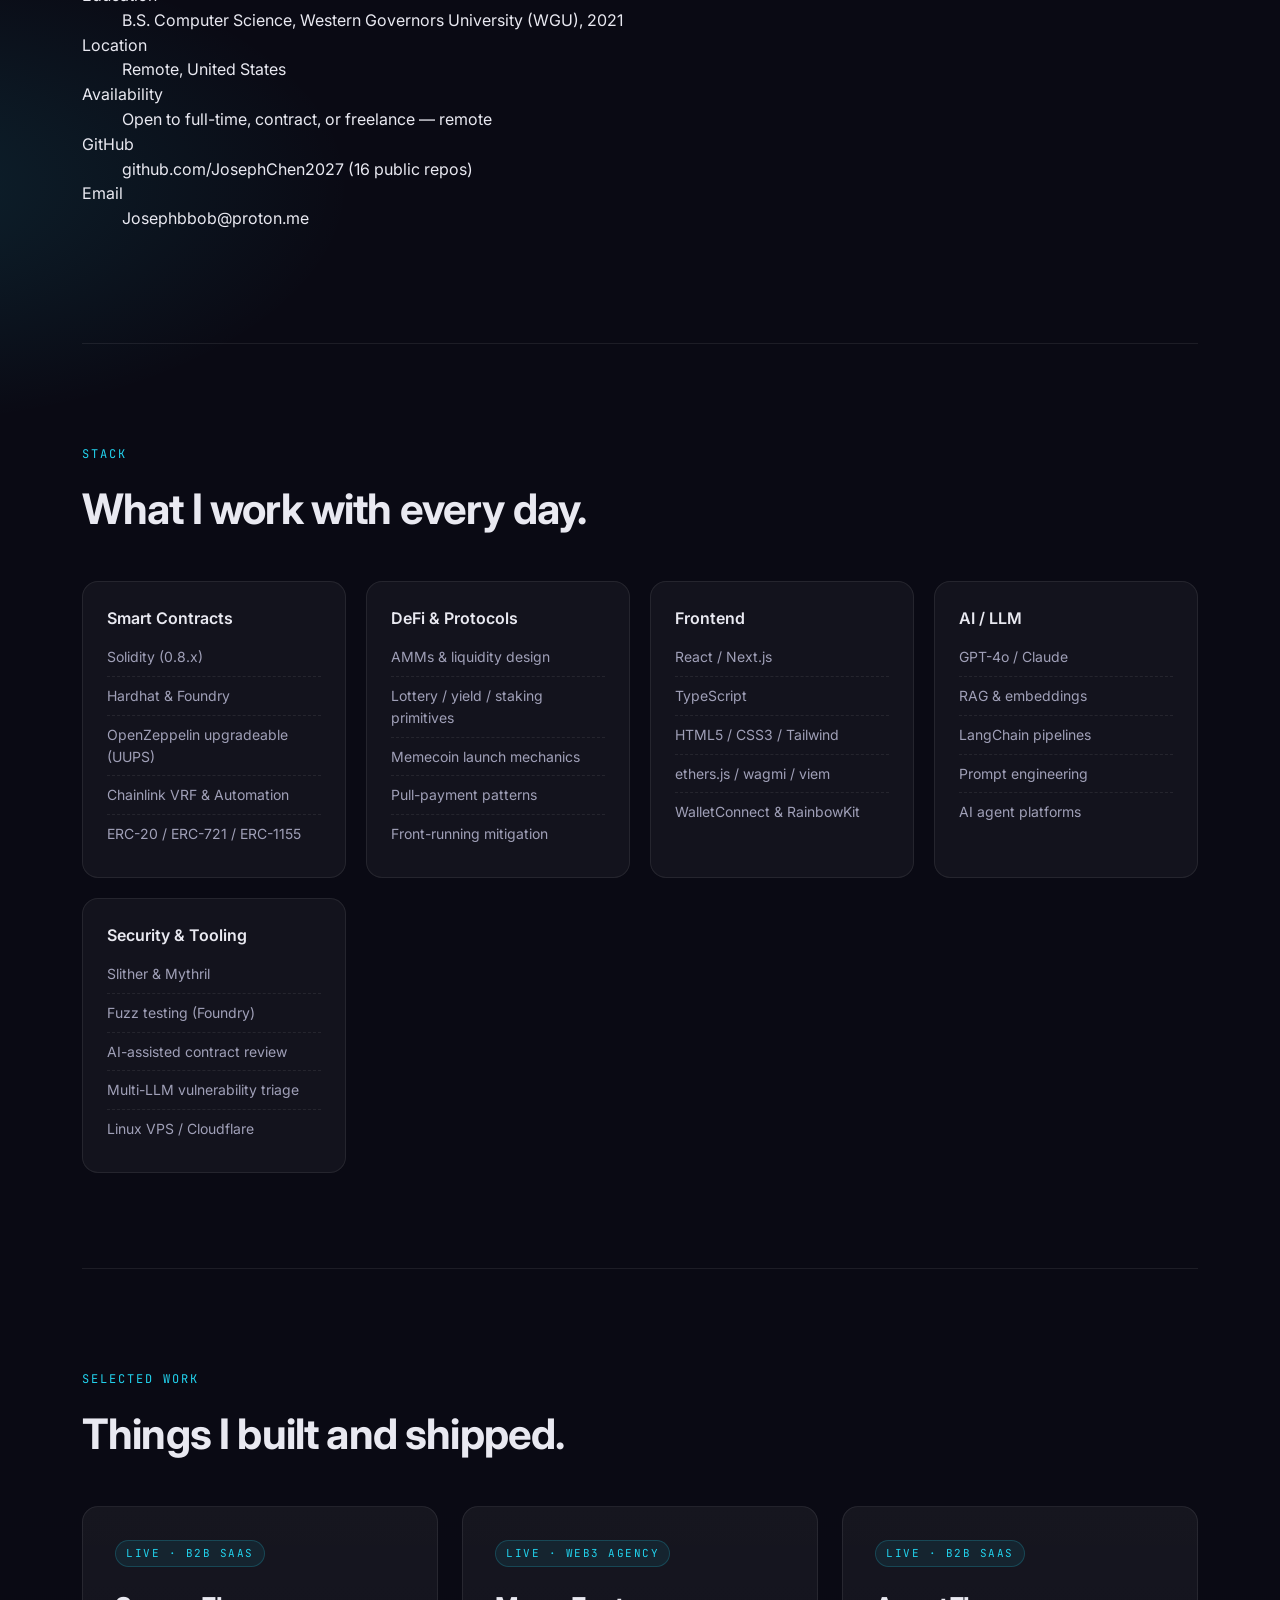
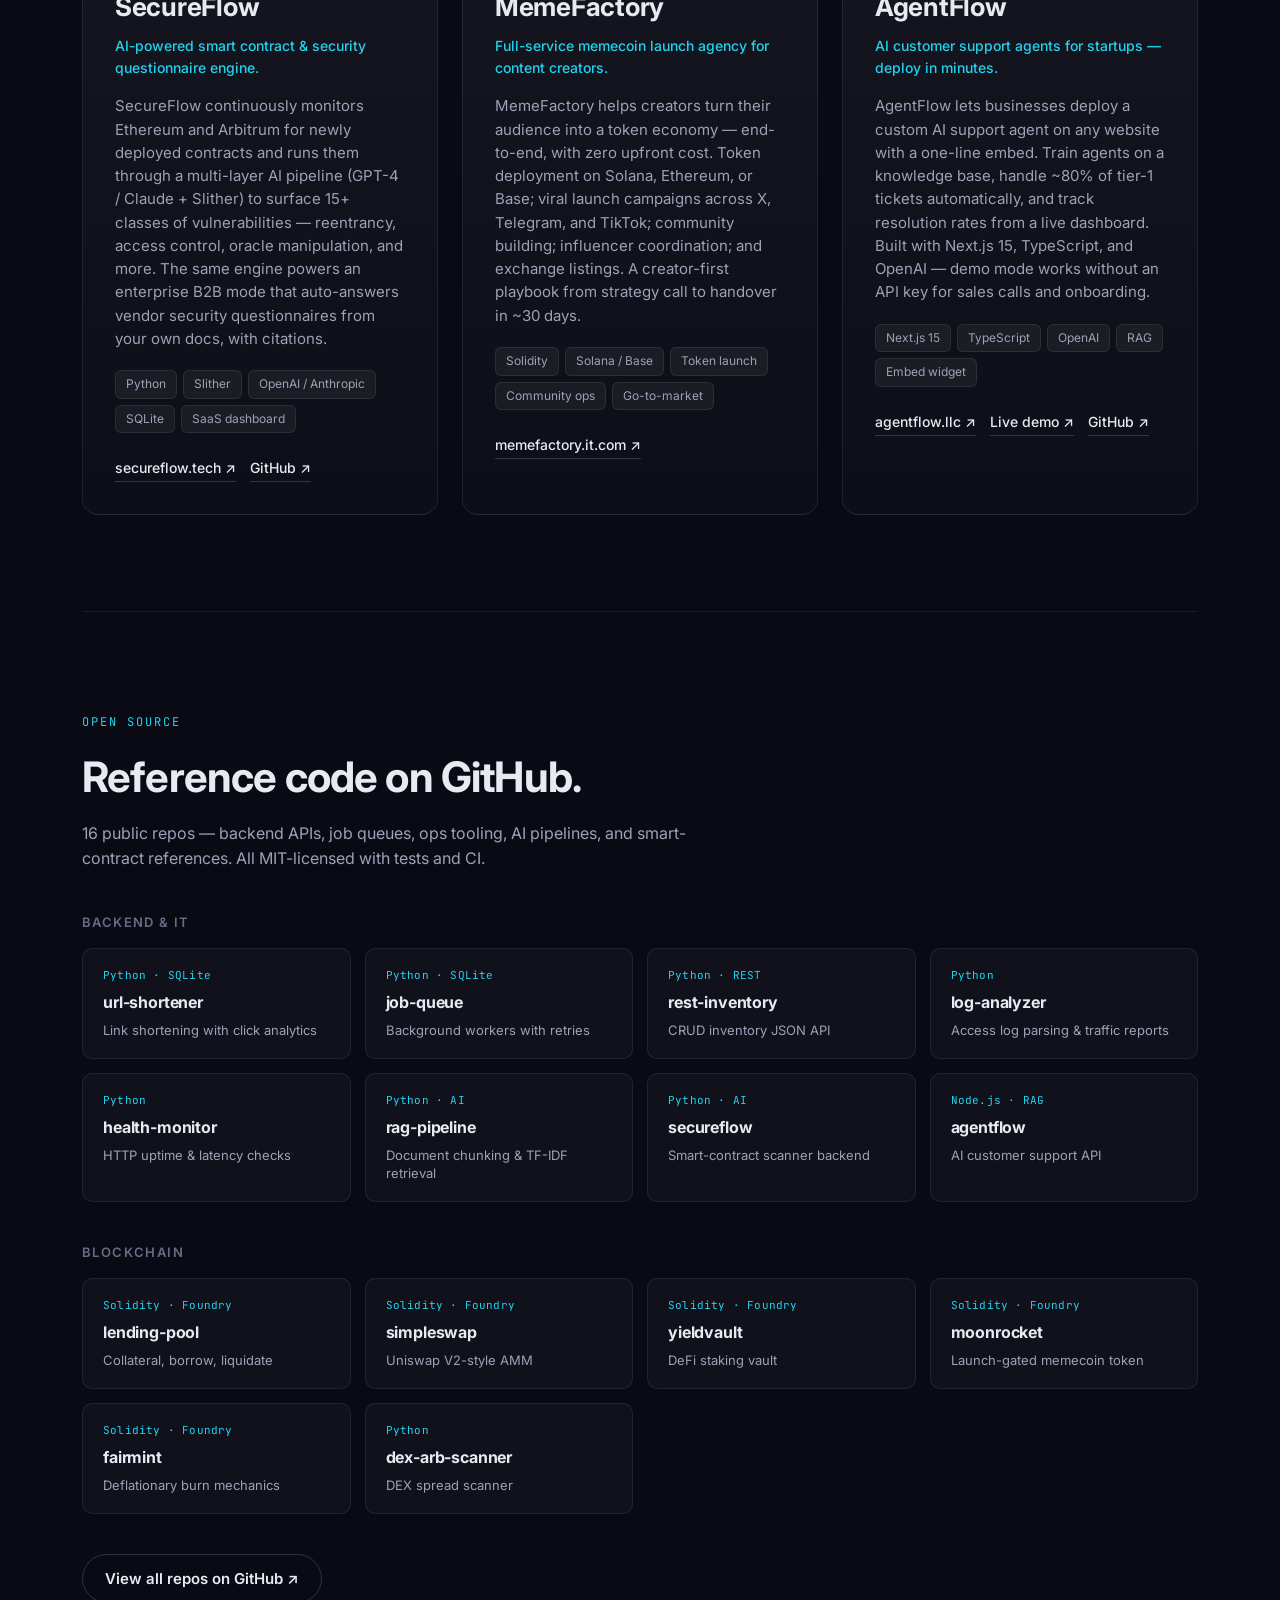
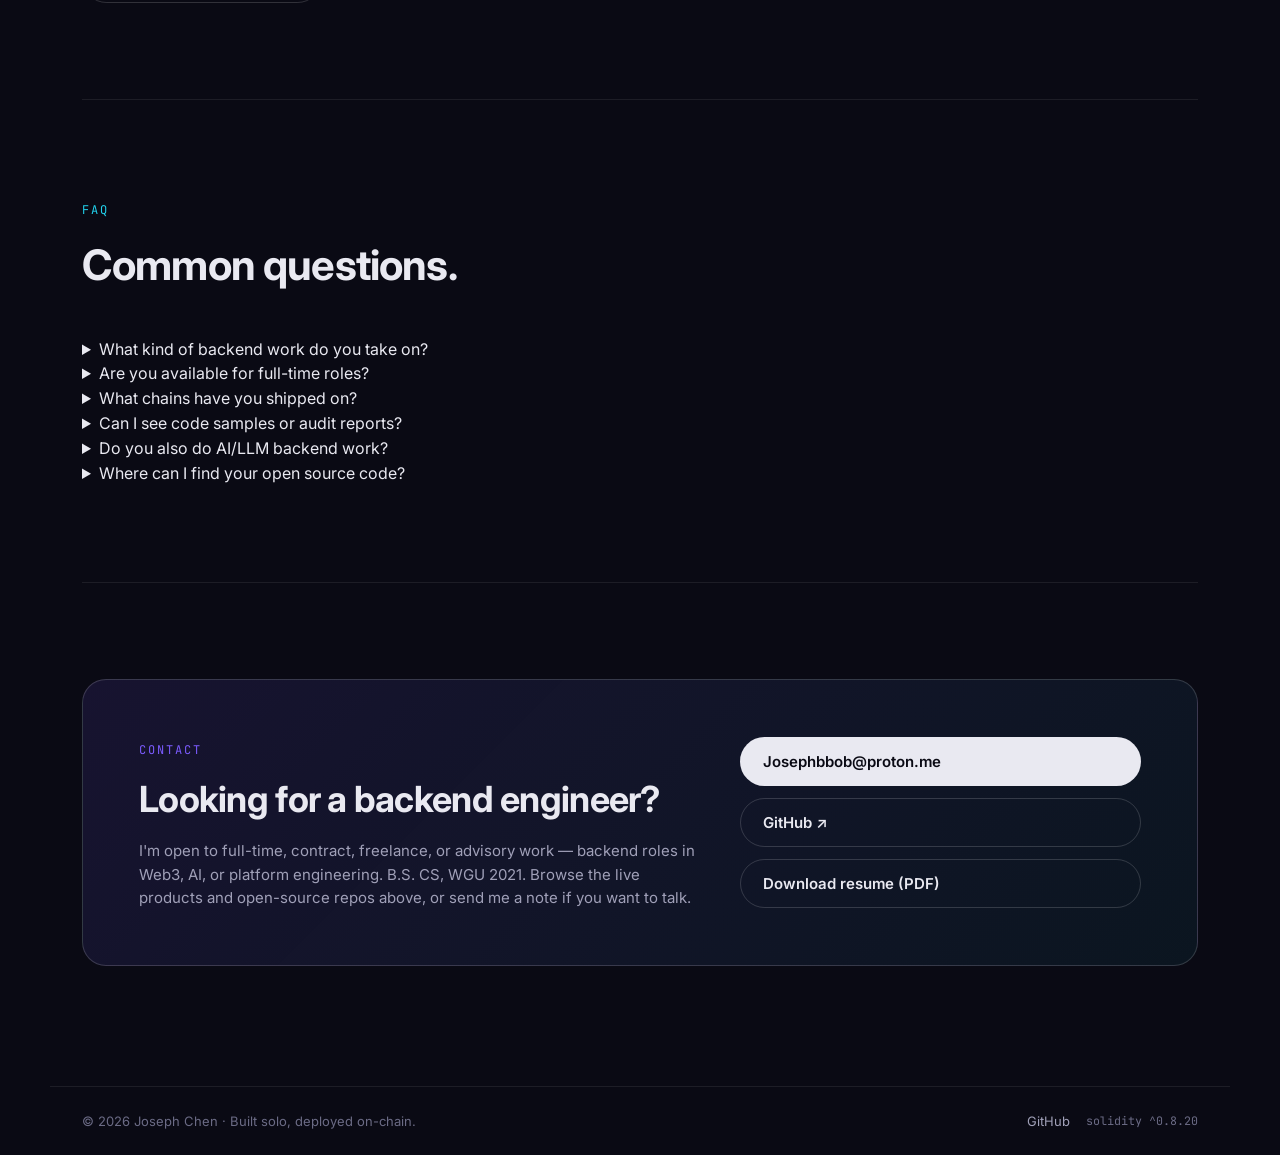
==== commit 6c00f4cb: "Improve SEO and GEO for backend engineer positioning. Add llms.txt, expand JSON-LD (education, OSS, " ====
--- a/index.html
+++ b/index.html
@@ -6,13 +6,15 @@
   <title>Joseph Chen — Backend Engineer · Blockchain · AI</title>
   <meta name="description" content="Joseph Chen — backend engineer (B.S. CS, WGU) behind SecureFlow, MemeFactory, and AgentFlow. Blockchain infrastructure and AI systems. Open to full-time, contract, or freelance — remote, US-based." />
   <meta name="author" content="Joseph Chen" />
-  <meta name="keywords" content="hire Solidity developer, hire Web3 developer, freelance Solidity engineer, Solidity contract developer, smart contract developer for hire, DeFi engineer for hire, blockchain engineer remote, Chainlink VRF developer, BNB Chain developer, Ethereum developer, React Web3 developer, dApp developer, Next.js engineer, ERC-20 developer, Merkle airdrop, token vesting, staking rewards, Foundry developer, OpenZeppelin, SecureFlow, Joseph Chen" />
+  <meta name="keywords" content="Joseph Chen, hire backend engineer, remote backend developer, Python backend engineer, Node.js developer, AI engineer, LLM pipeline developer, blockchain backend engineer, Solidity developer, smart contract security, SecureFlow, AgentFlow, REST API developer, job queue, SQLite, Foundry developer, RAG engineer, freelance backend engineer, WGU computer science" />
   <meta name="robots" content="index,follow,max-image-preview:large,max-snippet:-1,max-video-preview:-1" />
   <meta name="googlebot" content="index,follow" />
   <meta name="rating" content="general" />
   <meta name="distribution" content="global" />
   <meta name="geo.region" content="US" />
-  <meta name="geo.placename" content="Remote / United States" />
+  <meta name="geo.placename" content="Remote, United States" />
+  <meta name="geo.position" content="39.8283;-98.5795" />
+  <meta name="ICBM" content="39.8283, -98.5795" />
   <meta name="theme-color" content="#0b0b14" />
   <meta name="application-name" content="Joseph Chen" />
   <meta name="apple-mobile-web-app-title" content="Joseph Chen" />
@@ -20,7 +22,9 @@
   <meta name="referrer" content="strict-origin-when-cross-origin" />
   <link rel="canonical" href="https://josephchendev.com/" />
   <link rel="me" href="mailto:Josephbbob@proton.me" />
+  <link rel="me" href="https://github.com/JosephChen2027" />
   <link rel="alternate" type="application/pdf" href="/resume.pdf" title="Joseph Chen — resume (PDF)" />
+  <link rel="alternate" type="text/plain" href="/llms.txt" title="LLM-readable site summary" />
 
   <!-- Open Graph -->
   <meta property="og:type" content="website" />
@@ -31,7 +35,7 @@
   <meta property="og:image" content="https://josephchendev.com/assets/og-image.jpg" />
   <meta property="og:image:width" content="1200" />
   <meta property="og:image:height" content="1200" />
-  <meta property="og:image:alt" content="Portrait of Joseph Chen, Web3 developer" />
+  <meta property="og:image:alt" content="Joseph Chen — backend engineer specializing in blockchain and AI" />
   <meta property="og:locale" content="en_US" />
 
   <!-- Twitter -->
@@ -39,7 +43,7 @@
   <meta name="twitter:title" content="Joseph Chen — Backend Engineer · Blockchain · AI" />
   <meta name="twitter:description" content="Backend engineer · SecureFlow · MemeFactory · AgentFlow. Blockchain infrastructure, AI/LLM pipelines, Python & Node.js." />
   <meta name="twitter:image" content="https://josephchendev.com/assets/og-image.jpg" />
-  <meta name="twitter:image:alt" content="Portrait of Joseph Chen, Web3 developer" />
+  <meta name="twitter:image:alt" content="Joseph Chen — backend engineer specializing in blockchain and AI" />
 
   <!-- Icons -->
   <link rel="icon" type="image/png" sizes="32x32" href="assets/favicon-32.png" />
@@ -68,13 +72,25 @@
         "@type": "Person",
         "@id": "https://josephchendev.com/#person",
         "name": "Joseph Chen",
-        "alternateName": "Joseph Chen Web3",
+        "alternateName": ["Joseph Chen Backend Engineer", "Joseph Chen Web3"],
         "url": "https://josephchendev.com/",
         "image": "https://josephchendev.com/assets/og-image.jpg",
         "email": "mailto:Josephbbob@proton.me",
         "jobTitle": "Backend Engineer",
-        "description": "Backend engineer (B.S. CS, WGU) specializing in blockchain infrastructure and AI systems. Builder of SecureFlow, MemeFactory, and AgentFlow.",
-        "knowsAbout": ["Python", "Node.js", "Backend Engineering", "REST APIs", "Solidity", "Smart Contracts", "DeFi", "Ethereum", "Arbitrum", "Foundry", "Slither", "GPT-4o", "Claude", "LangChain", "RAG", "LLM Pipelines", "PostgreSQL", "Docker", "Smart Contract Security"],
+        "description": "Backend engineer (B.S. CS, WGU 2021) specializing in blockchain infrastructure and AI systems. Builder of SecureFlow, MemeFactory, and AgentFlow. 16 open-source repositories on GitHub.",
+        "alumniOf": {
+          "@type": "CollegeOrUniversity",
+          "name": "Western Governors University",
+          "sameAs": "https://www.wgu.edu/"
+        },
+        "hasCredential": {
+          "@type": "EducationalOccupationalCredential",
+          "credentialCategory": "Bachelor's degree",
+          "name": "B.S. Computer Science",
+          "recognizedBy": { "@type": "CollegeOrUniversity", "name": "Western Governors University" },
+          "dateCreated": "2021"
+        },
+        "knowsAbout": ["Python", "Node.js", "Backend Engineering", "REST APIs", "SQLite", "PostgreSQL", "Docker", "Job Queues", "Solidity", "Smart Contracts", "DeFi", "Ethereum", "Arbitrum", "Foundry", "Slither", "GPT-4o", "Claude", "LangChain", "RAG", "LLM Pipelines", "Smart Contract Security"],
         "seeks": {
           "@type": "Demand",
           "name": "Backend / Blockchain / AI engineering work",
@@ -116,8 +132,15 @@
         "url": "https://josephchendev.com/",
         "name": "Joseph Chen — Backend Engineer",
         "description": "Portfolio of Joseph Chen — backend engineer building blockchain infrastructure, AI/LLM pipelines, and production APIs.",
-        "inLanguage": "en",
+        "inLanguage": "en-US",
         "publisher": { "@id": "https://josephchendev.com/#person" }
+      },
+      {
+        "@type": "ProfilePage",
+        "@id": "https://josephchendev.com/#profile",
+        "url": "https://josephchendev.com/",
+        "mainEntity": { "@id": "https://josephchendev.com/#person" },
+        "dateModified": "2026-08-30"
       },
       {
         "@type": "ProfessionalService",
@@ -179,6 +202,22 @@
               "@type": "Answer",
               "text": "Yes. AgentFlow and SecureFlow both run production multi-LLM pipelines — RAG, embedding ingestion, GPT-4o/Claude orchestration, and structured inference APIs."
             }
+          },
+          {
+            "@type": "Question",
+            "name": "Where can I find Joseph Chen's open source code?",
+            "acceptedAnswer": {
+              "@type": "Answer",
+              "text": "16 public repositories at github.com/JosephChen2027 — including url-shortener, job-queue, rest-inventory, log-analyzer, health-monitor, rag-pipeline, secureflow, agentflow, and Solidity/Foundry DeFi reference projects."
+            }
+          },
+          {
+            "@type": "Question",
+            "name": "Who is Joseph Chen?",
+            "acceptedAnswer": {
+              "@type": "Answer",
+              "text": "Joseph Chen is a remote US-based backend engineer with a B.S. in Computer Science from Western Governors University (2021). He builds production systems in Python, Node.js, blockchain, and AI — including SecureFlow, MemeFactory, and AgentFlow."
+            }
           }
         ]
       },
@@ -222,6 +261,27 @@
               "description": "AI customer support agent SaaS — deploy custom chat agents on any website with knowledge base, analytics, and one-line embed."
             }
           }
+        ]
+      },
+      {
+        "@type": "ItemList",
+        "name": "Open Source Repositories by Joseph Chen",
+        "numberOfItems": 14,
+        "itemListElement": [
+          { "@type": "ListItem", "position": 1, "url": "https://github.com/JosephChen2027/url-shortener", "name": "url-shortener" },
+          { "@type": "ListItem", "position": 2, "url": "https://github.com/JosephChen2027/job-queue", "name": "job-queue" },
+          { "@type": "ListItem", "position": 3, "url": "https://github.com/JosephChen2027/rest-inventory", "name": "rest-inventory" },
+          { "@type": "ListItem", "position": 4, "url": "https://github.com/JosephChen2027/log-analyzer", "name": "log-analyzer" },
+          { "@type": "ListItem", "position": 5, "url": "https://github.com/JosephChen2027/health-monitor", "name": "health-monitor" },
+          { "@type": "ListItem", "position": 6, "url": "https://github.com/JosephChen2027/rag-pipeline", "name": "rag-pipeline" },
+          { "@type": "ListItem", "position": 7, "url": "https://github.com/JosephChen2027/secureflow", "name": "secureflow" },
+          { "@type": "ListItem", "position": 8, "url": "https://github.com/JosephChen2027/agentflow", "name": "agentflow" },
+          { "@type": "ListItem", "position": 9, "url": "https://github.com/JosephChen2027/lending-pool", "name": "lending-pool" },
+          { "@type": "ListItem", "position": 10, "url": "https://github.com/JosephChen2027/simpleswap", "name": "simpleswap" },
+          { "@type": "ListItem", "position": 11, "url": "https://github.com/JosephChen2027/yieldvault", "name": "yieldvault" },
+          { "@type": "ListItem", "position": 12, "url": "https://github.com/JosephChen2027/moonrocket", "name": "moonrocket" },
+          { "@type": "ListItem", "position": 13, "url": "https://github.com/JosephChen2027/fairmint", "name": "fairmint" },
+          { "@type": "ListItem", "position": 14, "url": "https://github.com/JosephChen2027/dex-arb-scanner", "name": "dex-arb-scanner" }
         ]
       }
     ]
@@ -323,6 +383,15 @@
           studying real exploits, and turning them into checklists for my own deployments.
         </p>
       </div>
+      <dl class="identity-facts" aria-label="Joseph Chen — professional summary">
+        <div><dt>Name</dt><dd>Joseph Chen</dd></div>
+        <div><dt>Role</dt><dd>Backend Engineer · Blockchain · AI</dd></div>
+        <div><dt>Education</dt><dd>B.S. Computer Science, Western Governors University (WGU), 2021</dd></div>
+        <div><dt>Location</dt><dd>Remote, United States</dd></div>
+        <div><dt>Availability</dt><dd>Open to full-time, contract, or freelance — remote</dd></div>
+        <div><dt>GitHub</dt><dd><a href="https://github.com/JosephChen2027" target="_blank" rel="noopener noreferrer me">github.com/JosephChen2027</a> (16 public repos)</dd></div>
+        <div><dt>Email</dt><dd><a href="mailto:Josephbbob@proton.me">Josephbbob@proton.me</a></dd></div>
+      </dl>
     </section>
 
     <section id="skills" class="section" aria-labelledby="skills-heading">
@@ -582,6 +651,13 @@
           <p>Yes. AgentFlow and SecureFlow both run production multi-LLM pipelines — RAG,
              embedding ingestion, GPT-4o/Claude orchestration, and structured inference APIs.</p>
         </details>
+        <details class="faq-item">
+          <summary>Where can I find your open source code?</summary>
+          <p>16 public repos at
+             <a href="https://github.com/JosephChen2027" target="_blank" rel="noopener noreferrer me">github.com/JosephChen2027</a>
+             — Python backends (url-shortener, job-queue, rest-inventory), ops tools (log-analyzer,
+             health-monitor), AI (rag-pipeline), and Solidity/Foundry DeFi references.</p>
+        </details>
       </div>
     </section>
 
